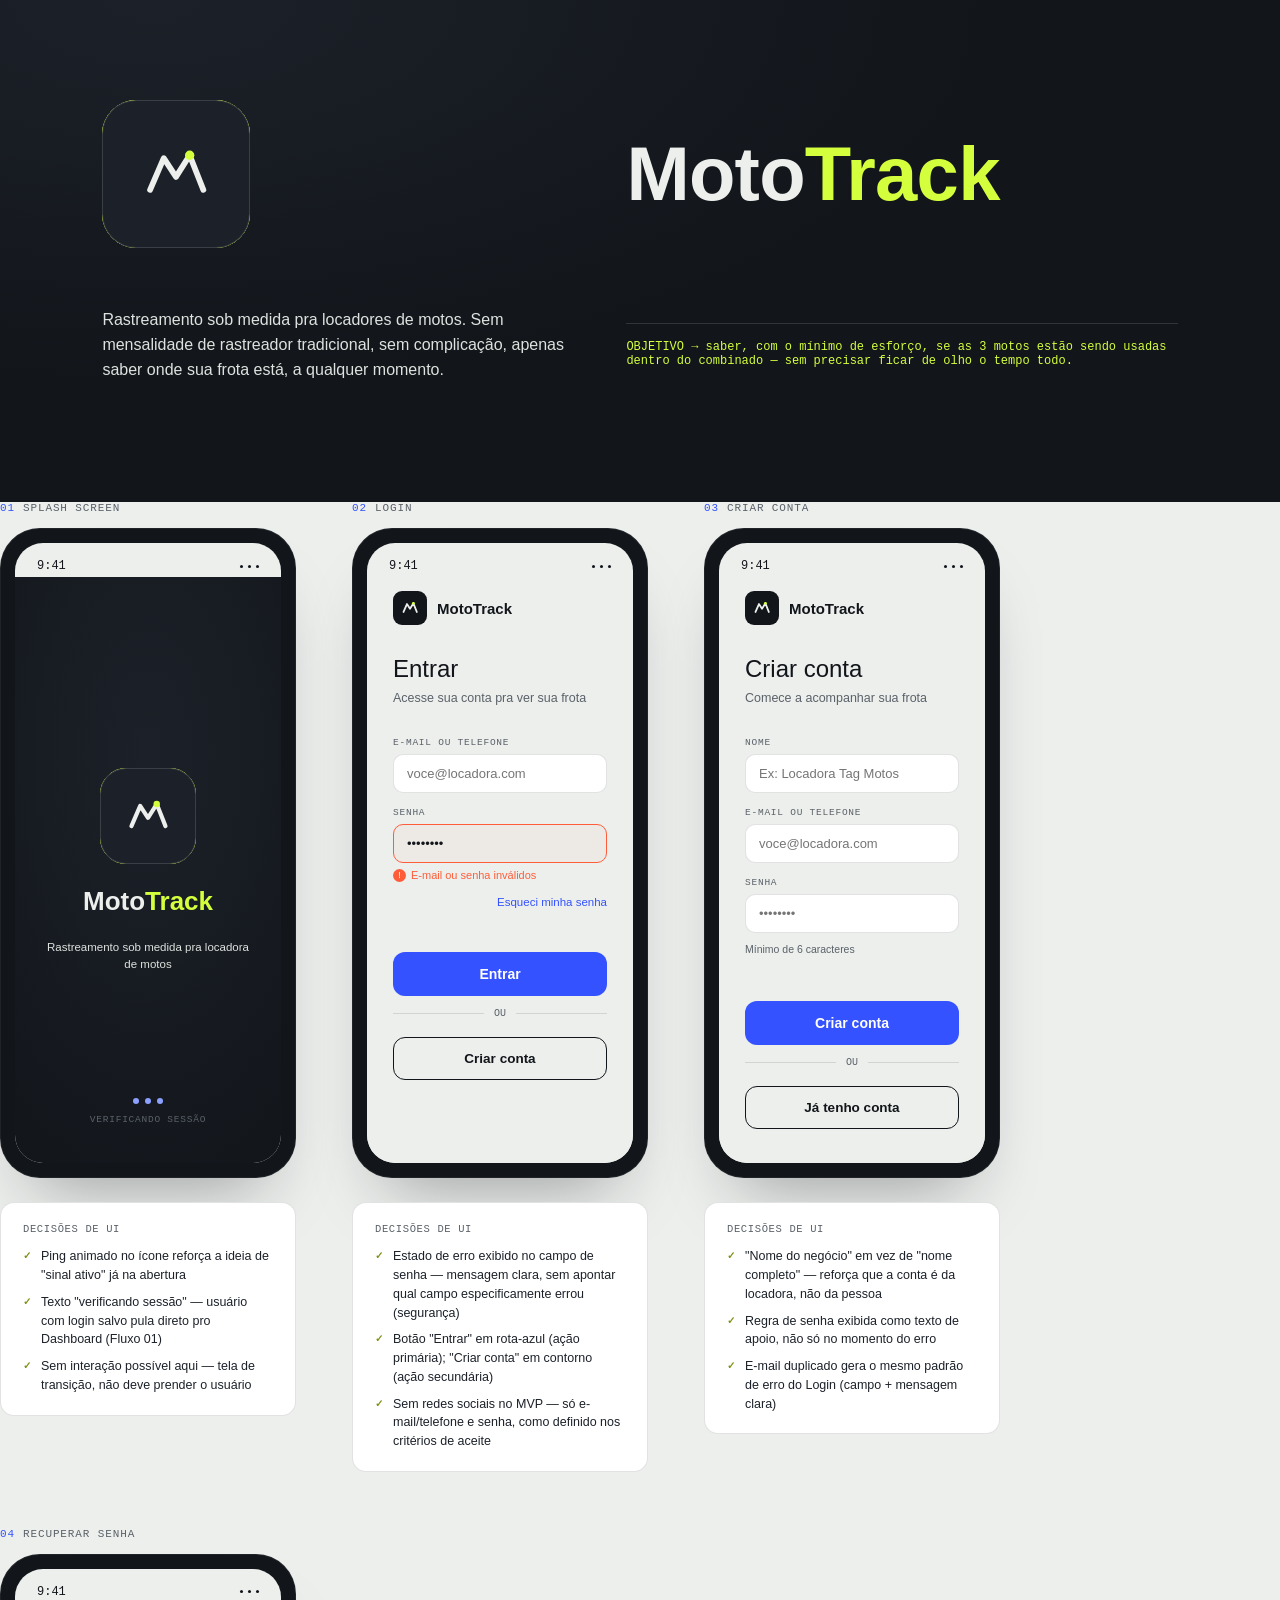
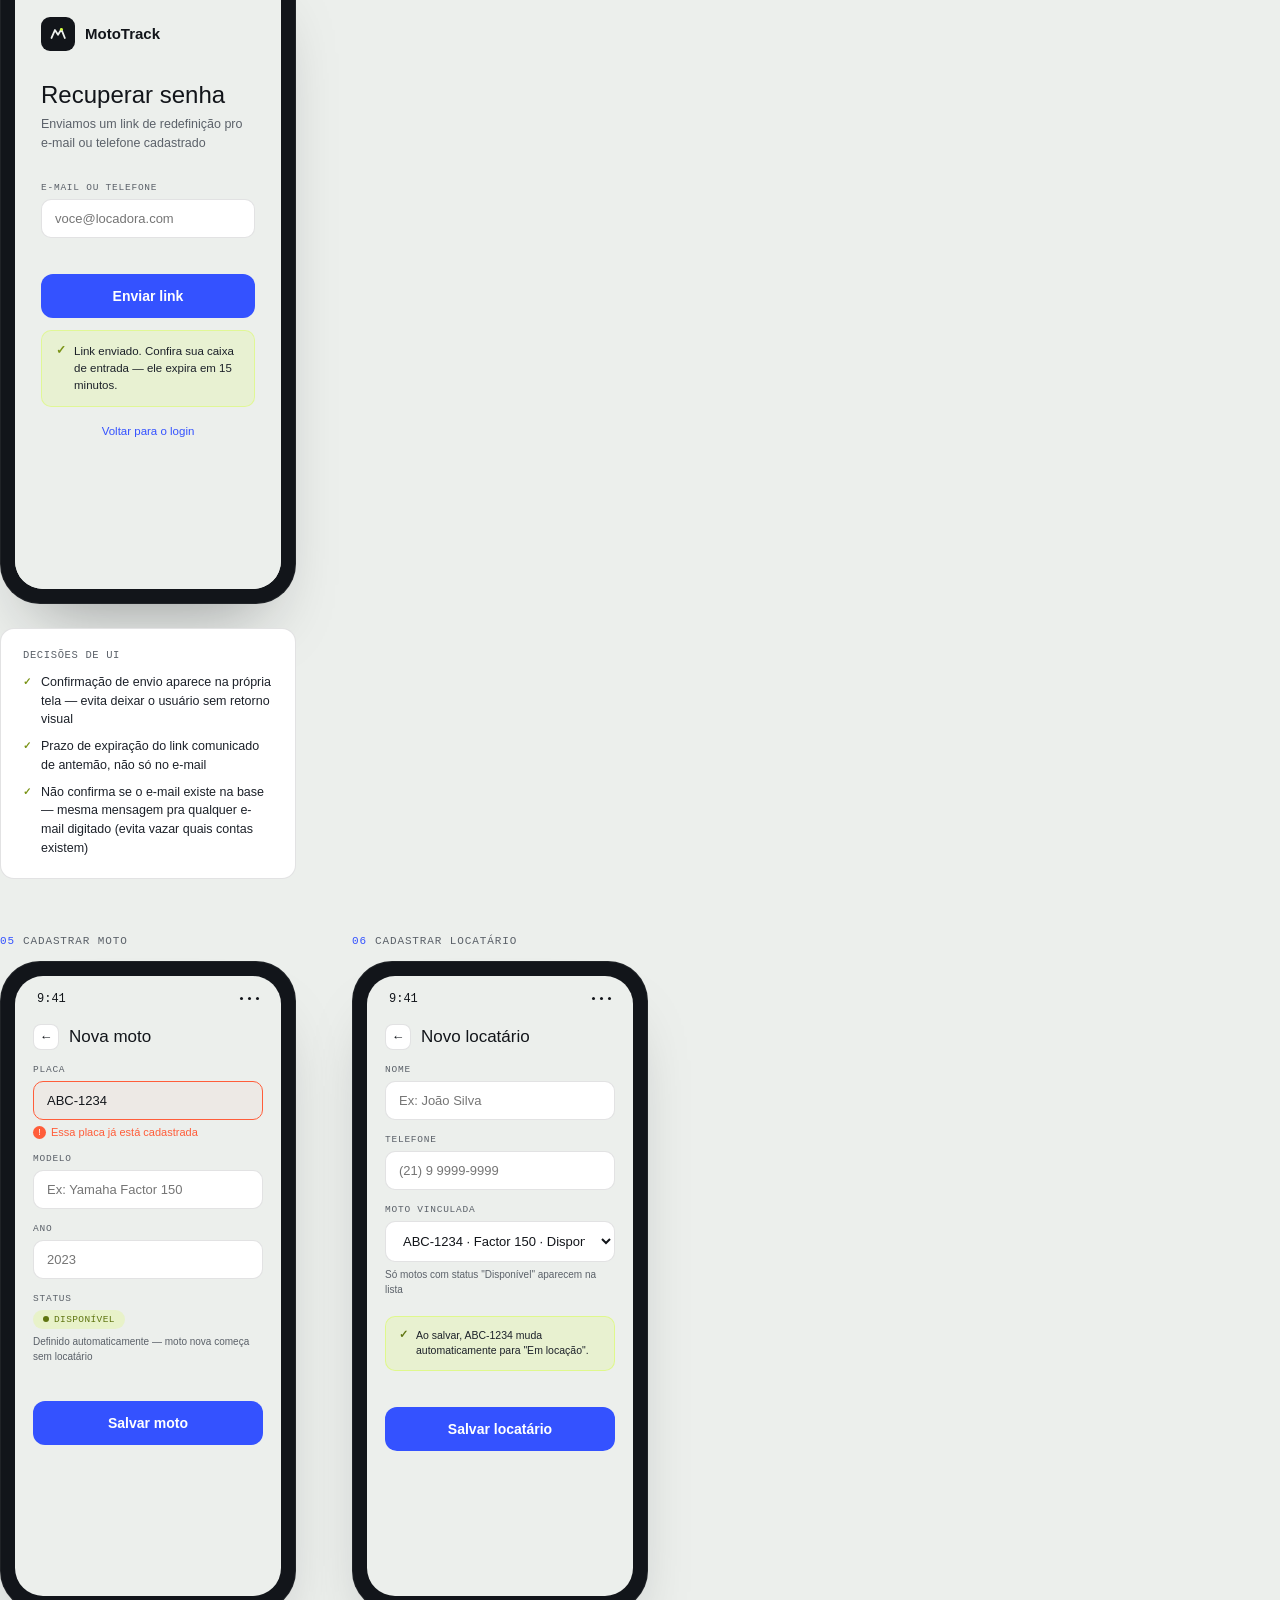
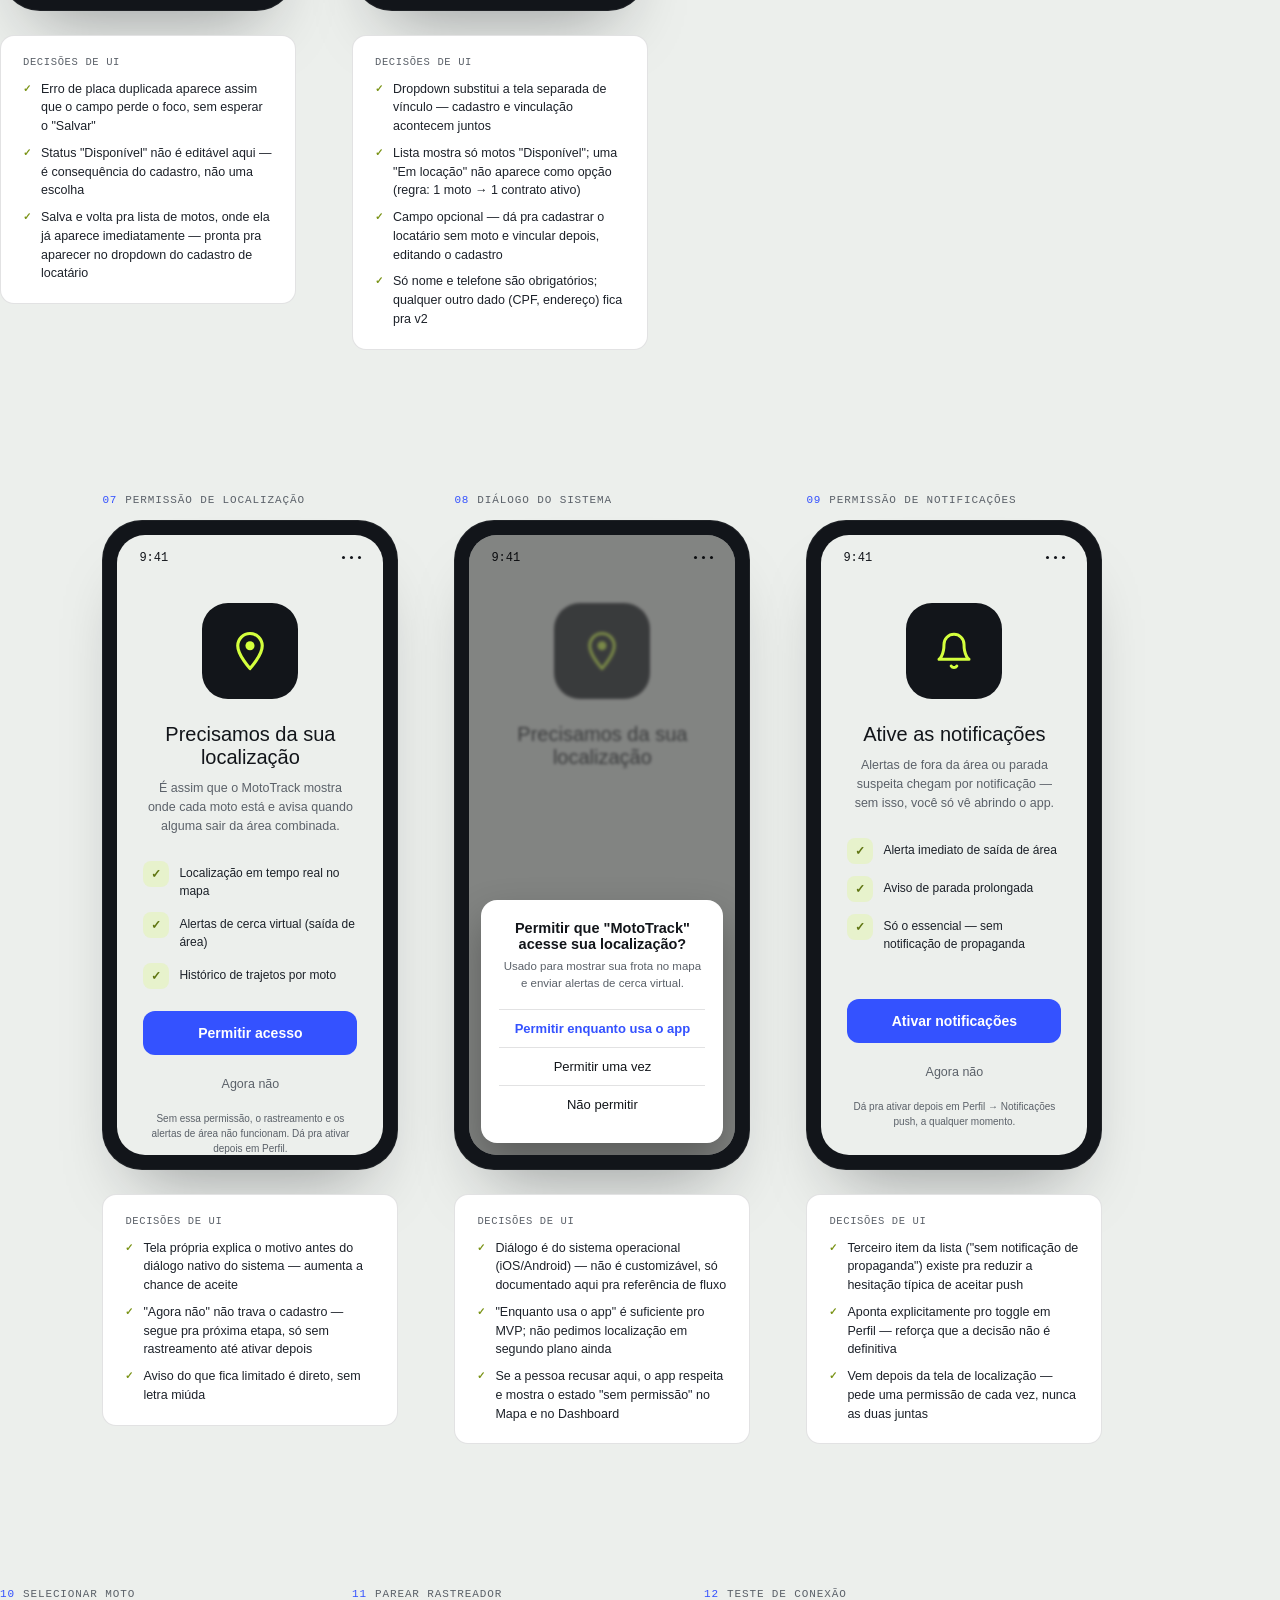
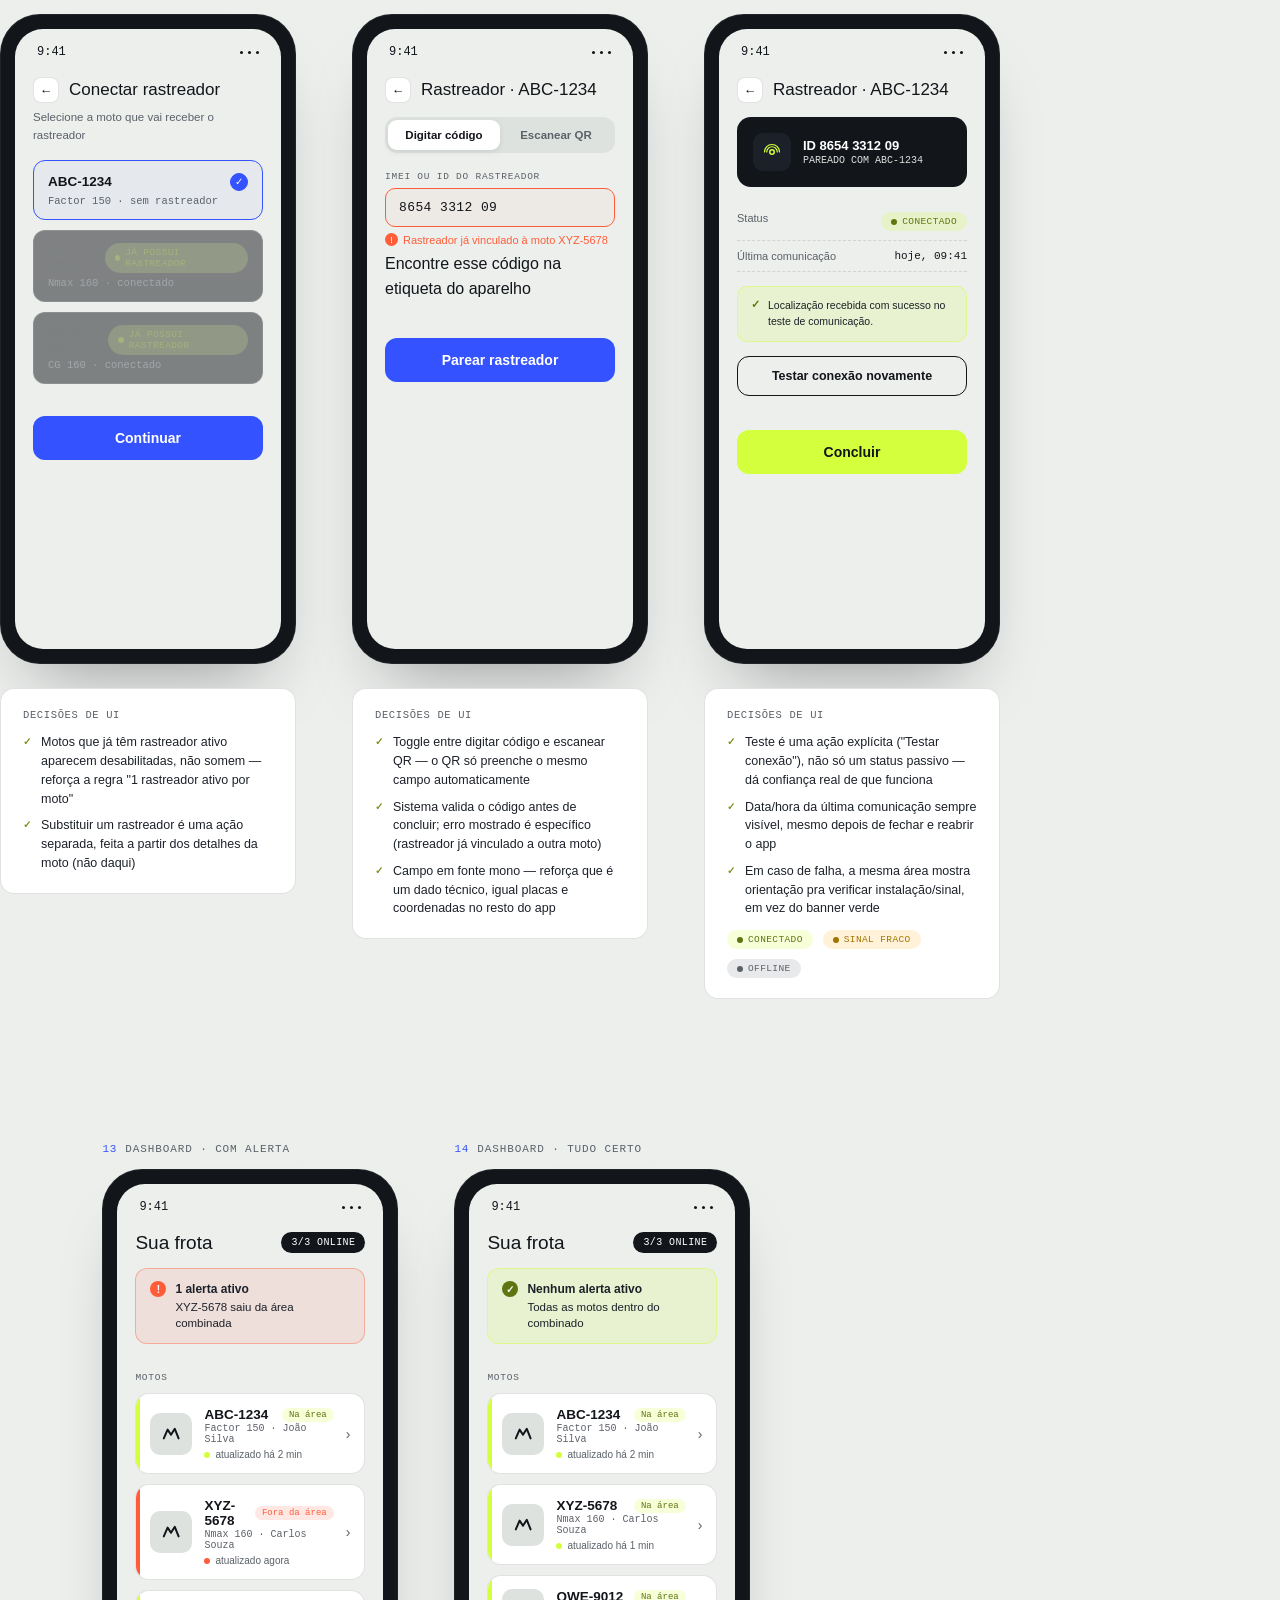
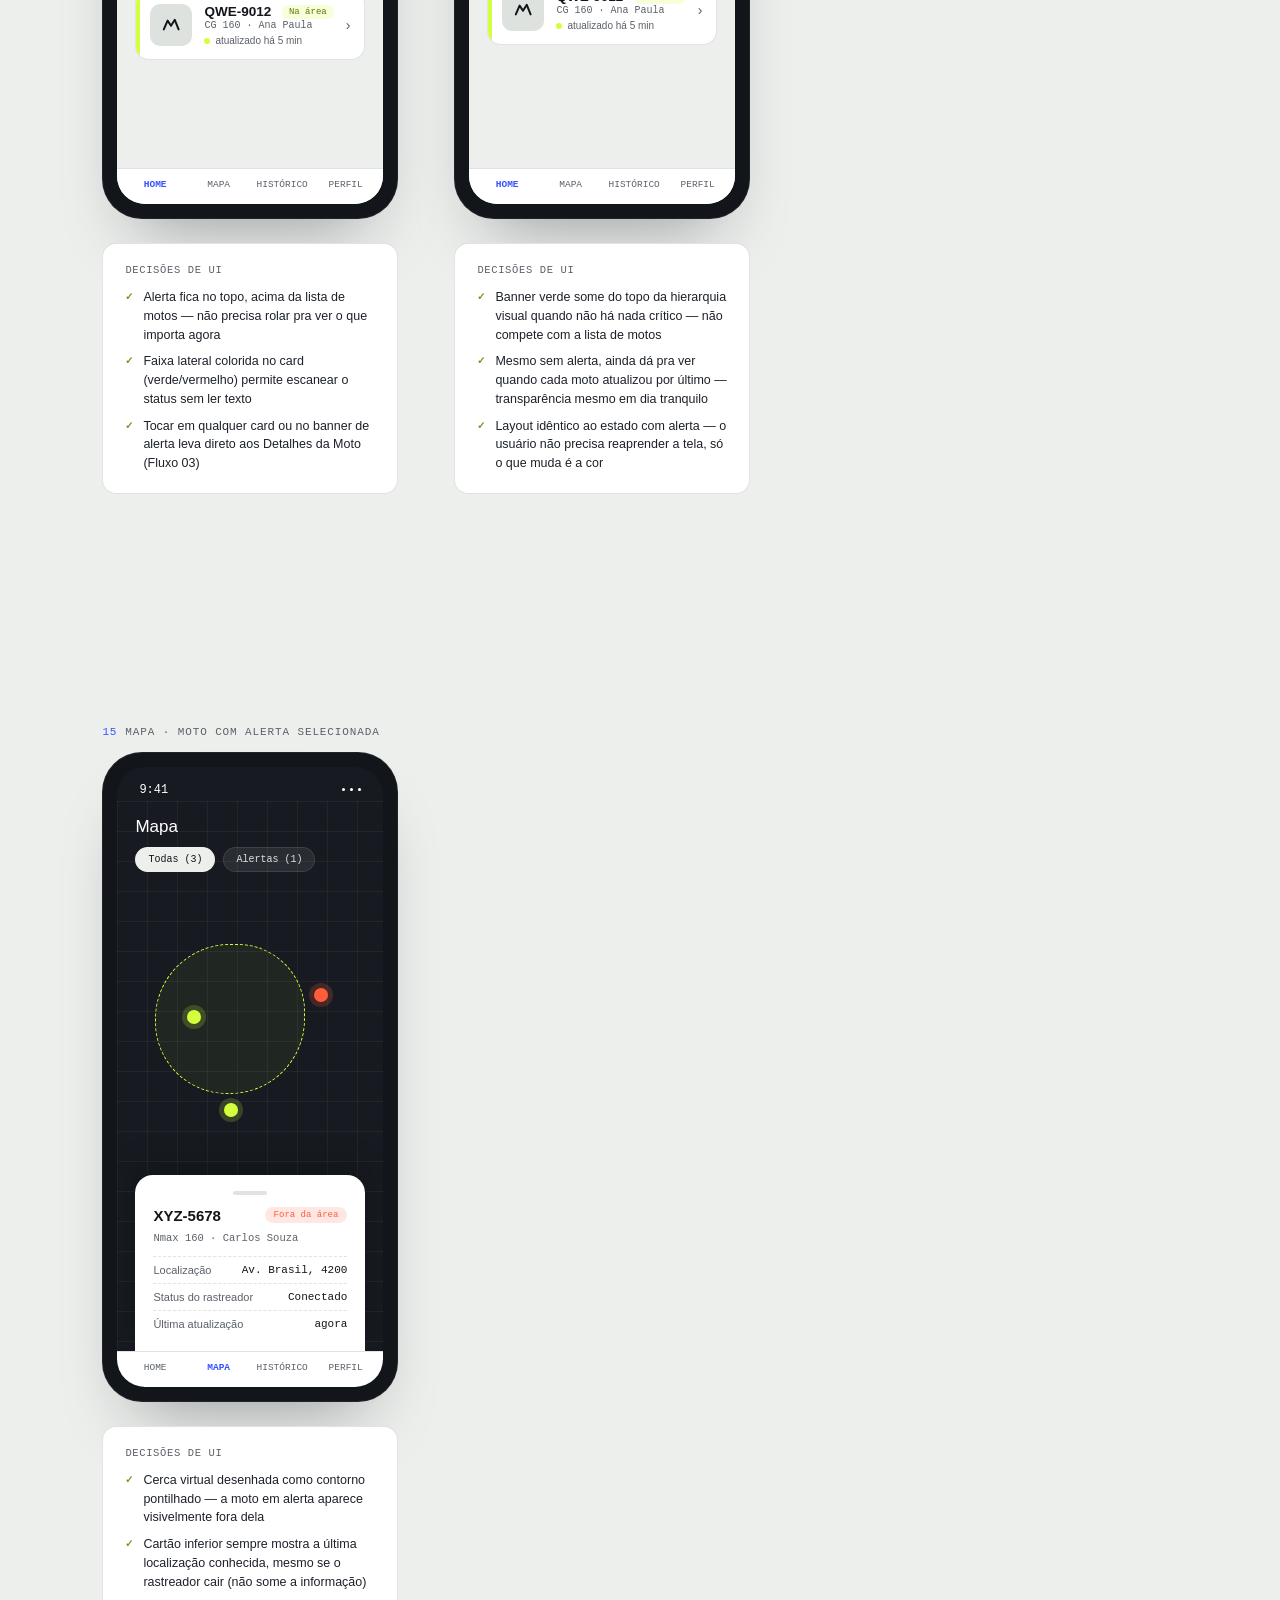
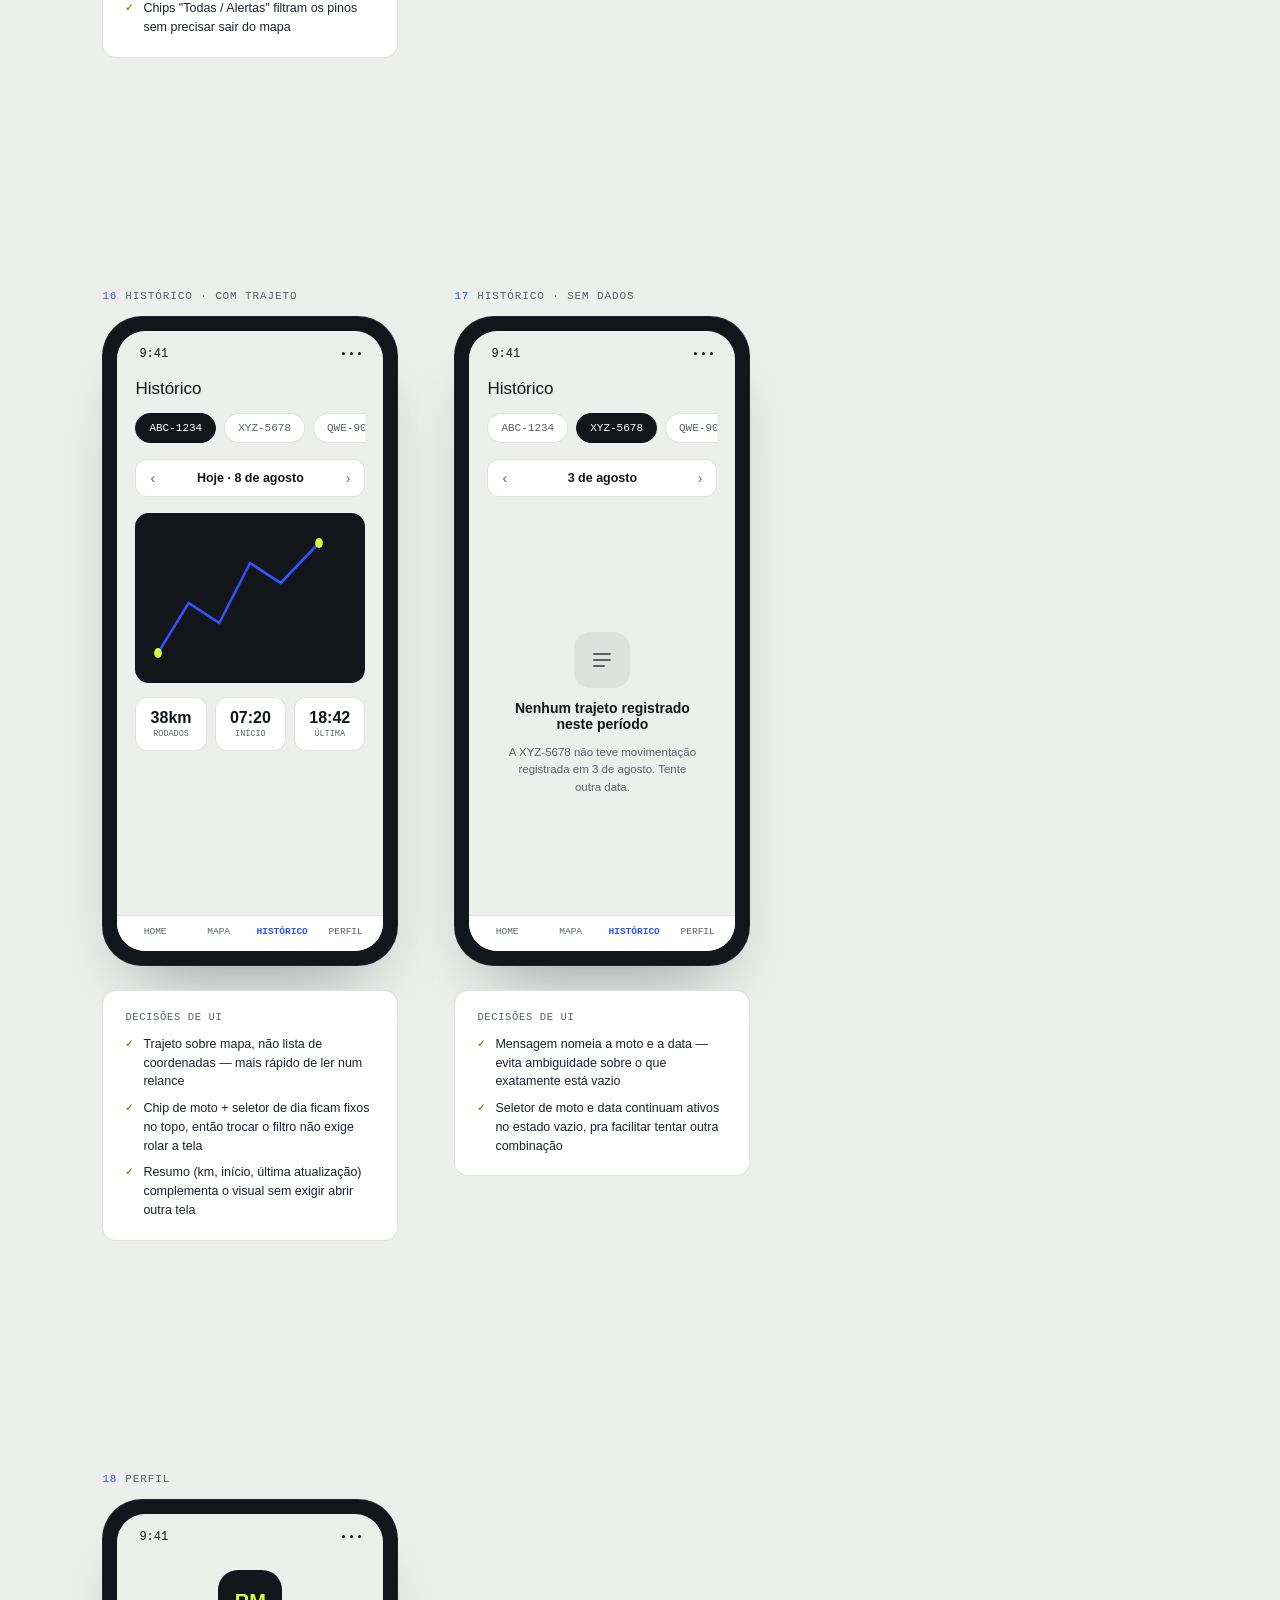
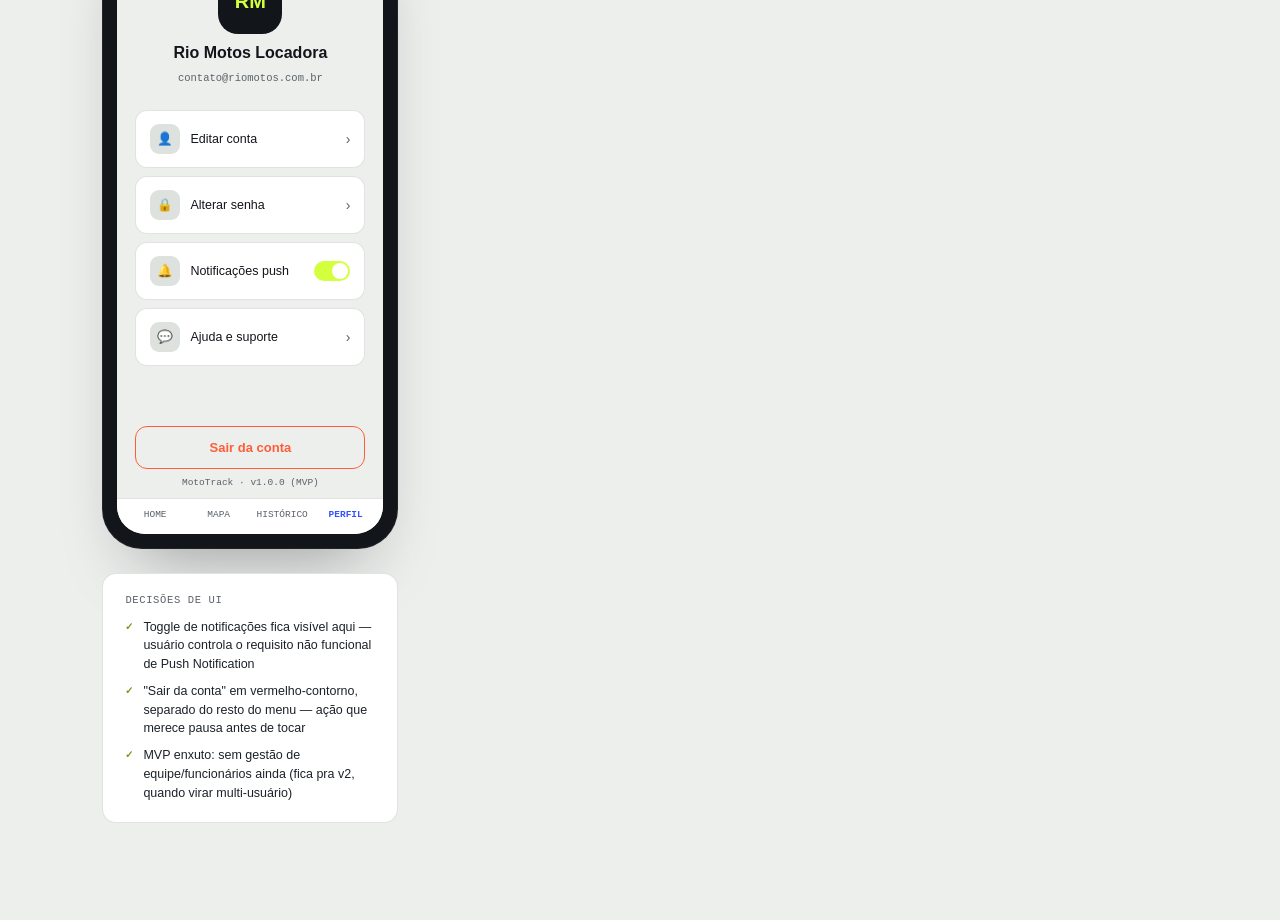
==== index.html @ 44cd6c2c "index" ====
<head><link rel="stylesheet" href="screen.css"></head>
<style>
  :root{
    --ink:#12151A; --ink-soft:#1C2129;
    --paper:#ECEFEC; --paper-dim:#DEE2DE;
    --route:#3452FF; --route-dim:#8CA0FF;   
    --signal:#D4FF3D; --rust:#FF5D3A; --asphalt:#5B6169;
    --line-on-dark: rgba(236,239,236,0.14);
    --line-on-light: rgba(18,21,26,0.12);
    --font-display:'Space Grotesk', sans-serif;
    --font-body:'Inter', sans-serif;
    --font-mono:'JetBrains Mono', monospace;
  }
  *{box-sizing:border-box; margin:0; padding:0;}
  html,body{background:var(--paper); color:var(--ink); font-family:var(--font-body); -webkit-font-smoothing:antialiased;}
  section{padding:72px 8vw;}
  .eyebrow{
    font-family:var(--font-mono); font-size:12px; letter-spacing:.14em; text-transform:uppercase;
    display:flex; align-items:center; gap:10px; margin-bottom:20px; opacity:.72;
  }
  .eyebrow::before{content:''; width:7px; height:7px; border-radius:50%; background:currentColor;}
  h1,h2,h3{font-family:var(--font-display); font-weight:700; letter-spacing:-.01em;}
  p{line-height:1.6;}

  .hero{
    background:radial-gradient(120% 140% at 12% 0%, var(--ink-soft) 0%, var(--ink) 55%);
    color:var(--paper); padding:84px 8vw 56px;
  }
  .hero .eyebrow{color:var(--signal);}
  h1.title{font-size:clamp(30px,4vw,46px); max-width:760px; line-height:1.1; margin-bottom:16px;}
  .hero-sub{color:var(--paper-dim); max-width:600px; font-size:15px;}

  /* ---------- SCREENS GRID ---------- */
  .screens{display:flex; gap:64px; flex-wrap:wrap; align-items:flex-start;}
  .screen-col{flex:0 0 auto; width:296px;}
  .screen-tag{
    font-family:var(--font-mono); font-size:11px; letter-spacing:.08em; text-transform:uppercase;
    color:var(--asphalt); margin-bottom:14px; display:flex; align-items:center; gap:8px;
  }
  .screen-tag .n{color:var(--route);}

  /* phone frame */
  .frame{
    width:296px; background:var(--ink); border-radius:40px; padding:14px;
    box-shadow:0 40px 70px -35px rgba(18,21,26,.4); border:1px solid rgba(255,255,255,.06);
  }
  .screen{
    background:var(--ink); border-radius:28px; overflow:hidden; position:relative;
    height:600px; display:flex; flex-direction:column;
  }
  .statusbar{
    display:flex; justify-content:space-between; align-items:center; padding:16px 22px 4px;
    font-family:var(--font-mono); font-size:12px; color:var(--paper); flex-shrink:0; z-index:2; position:relative;
  }
  .statusbar .icons{display:flex; gap:5px; align-items:center;}
  .sb-dot{width:3px; height:3px; border-radius:50%; background:var(--paper);}

  /* ---------- SPLASH ---------- */
  .splash-body{
    flex:1; display:flex; flex-direction:column; align-items:center; justify-content:center;
    background:radial-gradient(140% 120% at 50% 30%, #1C2129 0%, #12151A 70%);
    position:relative; gap:22px; padding:0 24px;
  }
  .splash-badge-wrap{position:relative; width:96px; height:96px;}
  .splash-ping{position:absolute; inset:0; border-radius:26px; border:1.4px solid var(--signal); animation:sping 2.4s cubic-bezier(.2,.7,.3,1) infinite;}
  .splash-ping.d2{animation-delay:1.2s;}
  @keyframes sping{0%{transform:scale(.86); opacity:.9;} 75%{transform:scale(1.55); opacity:0;} 100%{opacity:0;}}
  .splash-badge{
    position:relative; width:96px; height:96px; border-radius:26px; background:var(--ink-soft);
    border:1px solid var(--line-on-dark); display:flex; align-items:center; justify-content:center;
  }
  .splash-word{font-family:var(--font-display); font-weight:700; font-size:26px; color:var(--paper); text-align:center;}
  .splash-word b{color:var(--signal);}
  .splash-tag{font-size:11.5px; color:var(--paper-dim); text-align:center; max-width:210px; line-height:1.5;}
  .splash-loading{position:absolute; bottom:38px; display:flex; flex-direction:column; align-items:center; gap:10px;}
  .load-dots{display:flex; gap:6px;}
  .load-dot{width:6px; height:6px; border-radius:50%; background:var(--route-dim); animation:pulse 1.2s ease-in-out infinite;}
  .load-dot:nth-child(2){animation-delay:.15s;}
  .load-dot:nth-child(3){animation-delay:.3s;}
  @keyframes pulse{0%,80%,100%{opacity:.25;} 40%{opacity:1;}}
  .load-label{font-family:var(--font-mono); font-size:9.5px; letter-spacing:.08em; text-transform:uppercase; color:var(--asphalt);}

  /* ---------- LOGIN ---------- */
  .login-body{flex:1; background:var(--paper); display:flex; flex-direction:column; padding:8px 26px 26px;}
  .login-brand{display:flex; align-items:center; gap:10px; margin:6px 0 30px;}
  .login-mark{width:34px; height:34px; border-radius:9px; background:var(--ink); display:flex; align-items:center; justify-content:center; flex-shrink:0;}
  .login-brand-name{font-family:var(--font-display); font-weight:700; font-size:15px;}
  .login-h{font-size:24px; margin-bottom:6px;}
  .login-sub{font-size:12.5px; color:var(--asphalt); margin-bottom:28px;}

  .field{margin-bottom:16px;}
  .field label{
    font-family:var(--font-mono); font-size:9.5px; letter-spacing:.08em; text-transform:uppercase;
    color:var(--asphalt); display:block; margin-bottom:7px;
  }
  .field input{
    width:100%; padding:12px 14px; border-radius:10px; border:1.4px solid var(--line-on-light);
    background:#fff; font-family:var(--font-body); font-size:13.5px; color:var(--ink);
  }
  .field.err input{border-color:var(--rust); background:rgba(255,93,58,.04);}
  .field.err .err-msg{font-size:11px; color:var(--rust); margin-top:6px; display:flex; align-items:center; gap:5px;}
  .field.err .err-msg::before{content:'!'; width:13px; height:13px; border-radius:50%; background:var(--rust); color:#fff; font-size:9px; display:flex; align-items:center; justify-content:center; flex-shrink:0;}

  .forgot{font-size:11.5px; color:var(--route); text-align:right; margin-bottom:22px; display:block; font-weight:500;}
  .btn-primary{
    width:100%; padding:14px; border-radius:12px; background:var(--route); color:#fff;
    font-family:var(--font-body); font-weight:600; font-size:14px; text-align:center; margin-bottom:18px;
  }
  .divider{display:flex; align-items:center; gap:10px; margin-bottom:18px;}
  .divider span{font-family:var(--font-mono); font-size:10px; color:var(--asphalt);}
  .divider::before, .divider::after{content:''; flex:1; height:1px; background:var(--line-on-light);}
  .btn-secondary{
    width:100%; padding:13px; border-radius:12px; border:1.4px solid var(--ink); background:transparent;
    color:var(--ink); font-family:var(--font-body); font-weight:600; font-size:13.5px; text-align:center;
  }

  /* ---------- ANNOTATIONS ---------- */
  .annot{margin-top:24px; background:#fff; border:1px solid var(--line-on-light); border-radius:14px; padding:20px 22px;}
  .annot-title{font-family:var(--font-mono); font-size:10.5px; letter-spacing:.06em; text-transform:uppercase; color:var(--asphalt); margin-bottom:12px;}
  .annot ul{list-style:none; display:flex; flex-direction:column; gap:8px;}
  .annot li{font-size:12.5px; line-height:1.5; padding-left:18px; position:relative; color:var(--ink-soft);}
  .annot li::before{content:'✓'; position:absolute; left:0; top:1px; color:#7a9316; font-size:10px; font-weight:700;}

  footer{
    background:var(--ink); color:var(--asphalt); padding:32px 8vw; font-family:var(--font-mono); font-size:11.5px;
    display:flex; justify-content:space-between; flex-wrap:wrap; gap:10px; border-top:1px solid var(--line-on-dark); margin-top:40px;
  }

  @media(max-width:760px){
    section{padding:56px 6vw;}
    .screens{gap:44px;}
  }
</style>
 <style>
  :root{
    --ink:#12151A; --ink-soft:#1C2129;
    --paper:#ECEFEC; --paper-dim:#DEE2DE;
    --route:#3452FF; --route-dim:#8CA0FF;
    --signal:#D4FF3D; --rust:#FF5D3A; --asphalt:#5B6169;
    --line-on-dark: rgba(236,239,236,0.14);
    --line-on-light: rgba(18,21,26,0.12);
    --font-display:'Space Grotesk', sans-serif;
    --font-body:'Inter', sans-serif;
    --font-mono:'JetBrains Mono', monospace;
  }
  *{box-sizing:border-box; margin:0; padding:0;}
  html,body{background:var(--paper); color:var(--ink); font-family:var(--font-body); -webkit-font-smoothing:antialiased;}
  section{padding:72px 8vw;}
  .eyebrow{
    font-family:var(--font-mono); font-size:12px; letter-spacing:.14em; text-transform:uppercase;
    display:flex; align-items:center; gap:10px; margin-bottom:20px; opacity:.72;
  }
  .eyebrow::before{content:''; width:7px; height:7px; border-radius:50%; background:currentColor;}
  h1,h2,h3{font-family:var(--font-display); font-weight:700; letter-spacing:-.01em;}
  p{line-height:1.6;}

  .hero{
    background:radial-gradient(120% 140% at 12% 0%, var(--ink-soft) 0%, var(--ink) 55%);
    color:var(--paper); padding:84px 8vw 56px;
  }
  .hero .eyebrow{color:var(--signal);}
  h1.title{font-size:clamp(30px,4vw,46px); max-width:760px; line-height:1.1; margin-bottom:16px;}
  .hero-sub{color:var(--paper-dim); max-width:600px; font-size:15px;}

  .screens{display:flex; gap:56px; flex-wrap:wrap; align-items:flex-start;}
  .screen-col{flex:0 0 auto; width:296px;}
  .screen-tag{
    font-family:var(--font-mono); font-size:11px; letter-spacing:.08em; text-transform:uppercase;
    color:var(--asphalt); margin-bottom:14px; display:flex; align-items:center; gap:8px;
  }
  .screen-tag .n{color:var(--route);}

  .frame{
    width:296px; background:var(--ink); border-radius:40px; padding:14px;
    box-shadow:0 40px 70px -35px rgba(18,21,26,.4); border:1px solid rgba(255,255,255,.06);
  }
  .screen{
    background:var(--paper); border-radius:28px; overflow:hidden; position:relative;
    height:600px; display:flex; flex-direction:column;
  }
  .statusbar{
    display:flex; justify-content:space-between; align-items:center; padding:16px 22px 4px;
    font-family:var(--font-mono); font-size:12px; color:var(--ink); flex-shrink:0; z-index:2; position:relative;
  }
  .statusbar .icons{display:flex; gap:5px; align-items:center;}
  .sb-dot{width:3px; height:3px; border-radius:50%; background:var(--ink);}

  .scr-body{flex:1; padding:6px 20px 20px; display:flex; flex-direction:column; overflow-y:auto;}
  .scr-topbar{display:flex; align-items:center; gap:10px; margin-bottom:18px;}
  .back-arrow{width:26px; height:26px; border-radius:8px; background:#fff; border:1px solid var(--line-on-light); display:flex; align-items:center; justify-content:center; font-size:13px; flex-shrink:0;}
  .scr-title{font-size:17px;}

  .field{margin-bottom:14px;}
  .field label{
    font-family:var(--font-mono); font-size:9.5px; letter-spacing:.08em; text-transform:uppercase;
    color:var(--asphalt); display:block; margin-bottom:6px;
  }
  .field input, .field select{
    width:100%; padding:11px 13px; border-radius:10px; border:1.4px solid var(--line-on-light);
    background:#fff; font-family:var(--font-body); font-size:13px; color:var(--ink);
  }
  .field.err input{border-color:var(--rust); background:rgba(255,93,58,.04);}
  .field .err-msg{font-size:10.5px; color:var(--rust); margin-top:5px; display:flex; align-items:center; gap:5px;}
  .field .err-msg::before{content:'!'; width:12px; height:12px; border-radius:50%; background:var(--rust); color:#fff; font-size:8px; display:flex; align-items:center; justify-content:center; flex-shrink:0;}
  .field .help{font-size:10px; color:var(--asphalt); margin-top:5px;}

  .status-pill{
    font-family:var(--font-mono); font-size:9.5px; letter-spacing:.04em; text-transform:uppercase;
    padding:4px 10px; border-radius:20px; display:inline-flex; align-items:center; gap:5px;
  }
  .status-pill.ok{background:rgba(212,255,61,.2); color:#5f7511;}
  .status-pill.busy{background:rgba(52,82,255,.12); color:var(--route);}
  .status-pill.off{background:rgba(91,97,105,.14); color:var(--asphalt);}
  .status-pill::before{content:''; width:6px; height:6px; border-radius:50%; background:currentColor;}

  .btn-primary{
    width:100%; padding:13px; border-radius:12px; background:var(--route); color:#fff;
    font-family:var(--font-body); font-weight:600; font-size:13.5px; text-align:center; margin-top:auto;
  }
  .btn-primary.signal{background:var(--signal); color:var(--ink);}
  .btn-primary[disabled-look]{opacity:.4;}

  .card{background:#fff; border:1.4px solid var(--line-on-light); border-radius:12px; padding:12px 14px; margin-bottom:10px;}
  .card.selected{border-color:var(--route); background:rgba(52,82,255,.04);}
  .card.disabled{opacity:.5;}
  .card-top{display:flex; justify-content:space-between; align-items:center; margin-bottom:4px;}
  .card-name{font-family:var(--font-display); font-weight:700; font-size:13.5px;}
  .card-sub{font-family:var(--font-mono); font-size:10.5px; color:var(--asphalt);}
  .card-check{width:18px; height:18px; border-radius:50%; border:1.6px solid var(--line-on-light); flex-shrink:0;}
  .card.selected .card-check{background:var(--route); border-color:var(--route); position:relative;}
  .card.selected .card-check::after{content:'✓'; color:#fff; font-size:10px; position:absolute; inset:0; display:flex; align-items:center; justify-content:center;}

  .section-label{font-family:var(--font-mono); font-size:9.5px; letter-spacing:.08em; text-transform:uppercase; color:var(--asphalt); margin:14px 0 8px;}
  .section-label:first-child{margin-top:0;}

  .confirm-banner{
    background:rgba(212,255,61,.16); border:1px solid rgba(212,255,61,.45); border-radius:10px;
    padding:11px 13px; margin-top:12px; display:flex; gap:8px; align-items:flex-start;
  }
  .confirm-banner .chk{color:#5f7511; font-size:11px; font-weight:700; flex-shrink:0;}
  .confirm-banner span.txt{font-size:10.5px; color:var(--ink-soft); line-height:1.5;}

  .annot{margin-top:24px; background:#fff; border:1px solid var(--line-on-light); border-radius:14px; padding:20px 22px;}
  .annot-title{font-family:var(--font-mono); font-size:10.5px; letter-spacing:.06em; text-transform:uppercase; color:var(--asphalt); margin-bottom:12px;}
  .annot ul{list-style:none; display:flex; flex-direction:column; gap:8px;}
  .annot li{font-size:12.5px; line-height:1.5; padding-left:18px; position:relative; color:var(--ink-soft);}
  .annot li::before{content:'✓'; position:absolute; left:0; top:1px; color:#7a9316; font-size:10px; font-weight:700;}

  footer{
    background:var(--ink); color:var(--asphalt); padding:32px 8vw; font-family:var(--font-mono); font-size:11.5px;
    display:flex; justify-content:space-between; flex-wrap:wrap; gap:10px; border-top:1px solid var(--line-on-dark); margin-top:40px;
  }

  @media(max-width:760px){
    section{padding:56px 6vw;}
    .screens{gap:44px;}
  }
</style>
 <style>
  :root{
    --ink:#12151A; --ink-soft:#1C2129;
    --paper:#ECEFEC; --paper-dim:#DEE2DE;
    --route:#3452FF; --route-dim:#8CA0FF;
    --signal:#D4FF3D; --rust:#FF5D3A; --asphalt:#5B6169;
    --line-on-dark: rgba(236,239,236,0.14);
    --line-on-light: rgba(18,21,26,0.12);
    --font-display:'Space Grotesk', sans-serif;
    --font-body:'Inter', sans-serif;
    --font-mono:'JetBrains Mono', monospace;
  }
  *{box-sizing:border-box; margin:0; padding:0;}
  html,body{background:var(--paper); color:var(--ink); font-family:var(--font-body); -webkit-font-smoothing:antialiased;}
  section{padding:72px 8vw;}
  .eyebrow{
    font-family:var(--font-mono); font-size:12px; letter-spacing:.14em; text-transform:uppercase;
    display:flex; align-items:center; gap:10px; margin-bottom:20px; opacity:.72;
  }
  .eyebrow::before{content:''; width:7px; height:7px; border-radius:50%; background:currentColor;}
  h1,h2,h3{font-family:var(--font-display); font-weight:700; letter-spacing:-.01em;}
  p{line-height:1.6;}

  .hero{
    background:radial-gradient(120% 140% at 12% 0%, var(--ink-soft) 0%, var(--ink) 55%);
    color:var(--paper); padding:84px 8vw 56px;
  }
  .hero .eyebrow{color:var(--signal);}
  h1.title{font-size:clamp(30px,4vw,46px); max-width:780px; line-height:1.1; margin-bottom:16px;}
  .hero-sub{color:var(--paper-dim); max-width:620px; font-size:15px;}

  .screens{display:flex; gap:56px; flex-wrap:wrap; align-items:flex-start;}
  .screen-col{flex:0 0 auto; width:296px;}
  .screen-tag{
    font-family:var(--font-mono); font-size:11px; letter-spacing:.08em; text-transform:uppercase;
    color:var(--asphalt); margin-bottom:14px; display:flex; align-items:center; gap:8px;
  }
  .screen-tag .n{color:var(--route);}

  .frame{
    width:296px; background:var(--ink); border-radius:40px; padding:14px;
    box-shadow:0 40px 70px -35px rgba(18,21,26,.4); border:1px solid rgba(255,255,255,.06);
  }
  .screen{
    background:var(--paper); border-radius:28px; overflow:hidden; position:relative;
    height:600px; display:flex; flex-direction:column;
  }
  .statusbar{
    display:flex; justify-content:space-between; align-items:center; padding:16px 22px 4px;
    font-family:var(--font-mono); font-size:12px; color:var(--ink); flex-shrink:0; z-index:2; position:relative;
  }
  .statusbar .icons{display:flex; gap:5px; align-items:center;}
  .sb-dot{width:3px; height:3px; border-radius:50%; background:var(--ink);}

  .scr-body{flex:1; padding:6px 20px 20px; display:flex; flex-direction:column; overflow-y:auto;}
  .scr-topbar{display:flex; align-items:center; gap:10px; margin-bottom:16px;}
  .back-arrow{width:26px; height:26px; border-radius:8px; background:#fff; border:1px solid var(--line-on-light); display:flex; align-items:center; justify-content:center; font-size:13px; flex-shrink:0;}
  .scr-title{font-size:16.5px;}
  .scr-sub{font-size:11.5px; color:var(--asphalt); margin:-8px 0 16px; line-height:1.5;}

  .field{margin-bottom:14px;}
  .field label{
    font-family:var(--font-mono); font-size:9.5px; letter-spacing:.08em; text-transform:uppercase;
    color:var(--asphalt); display:block; margin-bottom:6px;
  }
  .field input, .field select{
    width:100%; padding:11px 13px; border-radius:10px; border:1.4px solid var(--line-on-light);
    background:#fff; font-family:var(--font-body); font-size:13px; color:var(--ink);
  }
  .field input.mono{font-family:var(--font-mono); letter-spacing:.03em;}
  .field.err input{border-color:var(--rust); background:rgba(255,93,58,.04);}
  .field .err-msg{font-size:10.5px; color:var(--rust); margin-top:5px; display:flex; align-items:center; gap:5px;}
  .field .err-msg::before{content:'!'; width:12px; height:12px; border-radius:50%; background:var(--rust); color:#fff; font-size:8px; display:flex; align-items:center; justify-content:center; flex-shrink:0;}
  .field .help{font-size:10px; color:var(--asphalt); margin-top:5px;}

  .status-pill{
    font-family:var(--font-mono); font-size:9.5px; letter-spacing:.04em; text-transform:uppercase;
    padding:4px 10px; border-radius:20px; display:inline-flex; align-items:center; gap:5px;
  }
  .status-pill.ok{background:rgba(212,255,61,.2); color:#5f7511;}
  .status-pill.warn{background:rgba(255,190,60,.2); color:#a17400;}
  .status-pill.off{background:rgba(91,97,105,.14); color:var(--asphalt);}
  .status-pill::before{content:''; width:6px; height:6px; border-radius:50%; background:currentColor;}

  .btn-primary{
    width:100%; padding:13px; border-radius:12px; background:var(--route); color:#fff;
    font-family:var(--font-body); font-weight:600; font-size:13.5px; text-align:center; margin-top:auto;
  }
  .btn-primary.signal{background:var(--signal); color:var(--ink);}
  .btn-secondary-sm{
    width:100%; padding:12px; border-radius:12px; border:1.4px solid var(--ink); background:transparent;
    color:var(--ink); font-family:var(--font-body); font-weight:600; font-size:12.5px; text-align:center; margin-bottom:12px;
  }

  .card{background:#fff; border:1.4px solid var(--line-on-light); border-radius:12px; padding:12px 14px; margin-bottom:10px;}
  .card.selected{border-color:var(--route); background:rgba(52,82,255,.04);}
  .card.disabled{opacity:.5;}
  .card-top{display:flex; justify-content:space-between; align-items:center; margin-bottom:4px;}
  .card-name{font-family:var(--font-display); font-weight:700; font-size:13.5px;}
  .card-sub{font-family:var(--font-mono); font-size:10.5px; color:var(--asphalt);}
  .card-check{width:18px; height:18px; border-radius:50%; border:1.6px solid var(--line-on-light); flex-shrink:0;}
  .card.selected .card-check{background:var(--route); border-color:var(--route); position:relative;}
  .card.selected .card-check::after{content:'✓'; color:#fff; font-size:10px; position:absolute; inset:0; display:flex; align-items:center; justify-content:center;}

  .tabs{display:flex; background:var(--paper-dim); border-radius:12px; padding:3px; margin-bottom:18px;}
  .tab{flex:1; text-align:center; padding:9px; border-radius:9px; font-size:11.5px; font-weight:600; font-family:var(--font-body);}
  .tab.active{background:#fff; color:var(--ink); box-shadow:0 2px 6px rgba(18,21,26,.08);}
  .tab.inactive{color:var(--asphalt);}

  .confirm-banner{
    background:rgba(212,255,61,.16); border:1px solid rgba(212,255,61,.45); border-radius:10px;
    padding:11px 13px; margin-top:4px; margin-bottom:14px; display:flex; gap:8px; align-items:flex-start;
  }
  .confirm-banner.warn{background:rgba(255,93,58,.1); border-color:rgba(255,93,58,.4);}
  .confirm-banner .chk{color:#5f7511; font-size:11px; font-weight:700; flex-shrink:0;}
  .confirm-banner.warn .chk{color:var(--rust);}
  .confirm-banner span.txt{font-size:10.5px; color:var(--ink-soft); line-height:1.5;}

  .device-card{
    background:var(--ink); border-radius:14px; padding:16px; margin-bottom:16px; display:flex; align-items:center; gap:12px;
  }
  .device-icon{width:38px; height:38px; border-radius:10px; background:var(--ink-soft); display:flex; align-items:center; justify-content:center; flex-shrink:0;}
  .device-info .dname{color:#fff; font-family:var(--font-display); font-weight:700; font-size:13px;}
  .device-info .dmeta{color:var(--paper-dim); font-family:var(--font-mono); font-size:10px; margin-top:2px;}

  .meta-row{display:flex; justify-content:space-between; font-size:11px; padding:9px 0; border-bottom:1px dashed var(--line-on-light);}
  .meta-row .k{color:var(--asphalt);}
  .meta-row .v{font-family:var(--font-mono); color:var(--ink); font-weight:500;}

  .annot{margin-top:24px; background:#fff; border:1px solid var(--line-on-light); border-radius:14px; padding:20px 22px;}
  .annot-title{font-family:var(--font-mono); font-size:10.5px; letter-spacing:.06em; text-transform:uppercase; color:var(--asphalt); margin-bottom:12px;}
  .annot ul{list-style:none; display:flex; flex-direction:column; gap:8px;}
  .annot li{font-size:12.5px; line-height:1.5; padding-left:18px; position:relative; color:var(--ink-soft);}
  .annot li::before{content:'✓'; position:absolute; left:0; top:1px; color:#7a9316; font-size:10px; font-weight:700;}

  .status-legend{display:flex; gap:10px; flex-wrap:wrap; margin-top:12px;}

  footer{
    background:var(--ink); color:var(--asphalt); padding:32px 8vw; font-family:var(--font-mono); font-size:11.5px;
    display:flex; justify-content:space-between; flex-wrap:wrap; gap:10px; border-top:1px solid var(--line-on-dark); margin-top:40px;
  }

  @media(max-width:760px){
    section{padding:56px 6vw;}
    .screens{gap:44px;}
  }
</style>
<style>
  :root{
    --ink:#12151A; --ink-soft:#1C2129;
    --paper:#ECEFEC; --paper-dim:#DEE2DE;
    --route:#3452FF; --route-dim:#8CA0FF;
    --signal:#D4FF3D; --rust:#FF5D3A; --asphalt:#5B6169;
    --line-on-dark: rgba(236,239,236,0.14);
    --line-on-light: rgba(18,21,26,0.12);
    --font-display:'Space Grotesk', sans-serif;
    --font-body:'Inter', sans-serif;
    --font-mono:'JetBrains Mono', monospace;
  }
  *{box-sizing:border-box; margin:0; padding:0;}
  html,body{background:var(--paper); color:var(--ink); font-family:var(--font-body); -webkit-font-smoothing:antialiased;}
  section{padding:72px 8vw;}
  .eyebrow{
    font-family:var(--font-mono); font-size:12px; letter-spacing:.14em; text-transform:uppercase;
    display:flex; align-items:center; gap:10px; margin-bottom:20px; opacity:.72;
  }
  .eyebrow::before{content:''; width:7px; height:7px; border-radius:50%; background:currentColor;}
  h1,h2,h3{font-family:var(--font-display); font-weight:700; letter-spacing:-.01em;}
  p{line-height:1.6;}

  .hero{
    background:radial-gradient(120% 140% at 12% 0%, var(--ink-soft) 0%, var(--ink) 55%);
    color:var(--paper); padding:84px 8vw 56px;
  }
  .hero .eyebrow{color:var(--signal);}
  h1.title{font-size:clamp(30px,4vw,46px); max-width:780px; line-height:1.1; margin-bottom:16px;}
  .hero-sub{color:var(--paper-dim); max-width:620px; font-size:15px;}

  .screens{display:flex; gap:56px; flex-wrap:wrap; align-items:flex-start;}
  .screen-col{flex:0 0 auto; width:296px;}
  .screen-tag{
    font-family:var(--font-mono); font-size:11px; letter-spacing:.08em; text-transform:uppercase;
    color:var(--asphalt); margin-bottom:14px; display:flex; align-items:center; gap:8px;
  }
  .screen-tag .n{color:var(--route);}

  .frame{
    width:296px; background:var(--ink); border-radius:40px; padding:14px;
    box-shadow:0 40px 70px -35px rgba(18,21,26,.4); border:1px solid rgba(255,255,255,.06);
  }
  .screen{
    background:var(--paper); border-radius:28px; overflow:hidden; position:relative;
    height:620px; display:flex; flex-direction:column;
  }
  .statusbar{
    display:flex; justify-content:space-between; align-items:center; padding:16px 22px 4px;
    font-family:var(--font-mono); font-size:12px; color:var(--ink); flex-shrink:0; z-index:2; position:relative;
  }
  .statusbar .icons{display:flex; gap:5px; align-items:center;}
  .sb-dot{width:3px; height:3px; border-radius:50%; background:var(--ink);}

  .scr-body{flex:1; padding:14px 18px 0; display:flex; flex-direction:column; overflow-y:auto;}
  .dash-head{display:flex; justify-content:space-between; align-items:flex-start; margin-bottom:14px;}
  .dash-title{font-size:19px;}
  .fleet-pill{
    font-family:var(--font-mono); font-size:10px; letter-spacing:.04em; background:var(--ink); color:#fff;
    padding:5px 10px; border-radius:20px; white-space:nowrap;
  }

  .alert-banner{
    border-radius:12px; padding:12px 14px; margin-bottom:14px; display:flex; gap:9px; align-items:flex-start;
    background:rgba(255,93,58,.1); border:1px solid rgba(255,93,58,.4);
  }
  .alert-banner.ok{background:rgba(212,255,61,.16); border-color:rgba(212,255,61,.45);}
  .alert-banner .ico{width:16px; height:16px; border-radius:50%; flex-shrink:0; display:flex; align-items:center; justify-content:center; font-size:10px; font-weight:700; color:#fff; background:var(--rust);}
  .alert-banner.ok .ico{background:#5f7511; color:#fff;}
  .alert-banner .txt{font-size:11.5px; color:var(--ink-soft); line-height:1.4;}
  .alert-banner .txt b{display:block; font-size:12px; margin-bottom:1px;}

  .section-label{font-family:var(--font-mono); font-size:9.5px; letter-spacing:.08em; text-transform:uppercase; color:var(--asphalt); margin-bottom:10px;}

  .moto-card{
    background:#fff; border:1.4px solid var(--line-on-light); border-radius:14px; padding:13px 14px; margin-bottom:10px;
    display:flex; align-items:center; gap:12px; position:relative; overflow:hidden;
  }
  .moto-card::before{content:''; position:absolute; left:0; top:0; bottom:0; width:4px; background:var(--signal);}
  .moto-card.alert::before{background:var(--rust);}
  .moto-thumb{
    width:42px; height:42px; border-radius:10px; background:var(--paper-dim); flex-shrink:0;
    display:flex; align-items:center; justify-content:center;
  }
  .moto-info{flex:1; min-width:0;}
  .moto-top{display:flex; justify-content:space-between; align-items:center; gap:6px;}
  .moto-name{font-family:var(--font-display); font-weight:700; font-size:13.5px;}
  .moto-plate{font-family:var(--font-mono); font-size:10px; color:var(--asphalt); margin-top:1px;}
  .moto-meta{font-size:10px; color:var(--asphalt); margin-top:4px; display:flex; align-items:center; gap:5px;}
  .status-dot{width:6px; height:6px; border-radius:50%; background:var(--signal); flex-shrink:0;}
  .moto-card.alert .status-dot{background:var(--rust);}
  .moto-tag{font-family:var(--font-mono); font-size:9px; padding:2px 7px; border-radius:20px; background:rgba(212,255,61,.2); color:#5f7511; white-space:nowrap;}
  .moto-card.alert .moto-tag{background:rgba(255,93,58,.14); color:var(--rust);}
  .chev{color:var(--asphalt); font-size:14px; flex-shrink:0;}

  .bottom-nav{
    display:flex; border-top:1px solid var(--line-on-light); background:#fff; flex-shrink:0; padding:10px 6px 14px;
  }
  .nav-item{flex:1; display:flex; flex-direction:column; align-items:center; gap:4px;}
  .nav-item .lbl{font-size:9.5px; color:var(--asphalt); font-family:var(--font-mono);}
  .nav-item.active .lbl{color:var(--route); font-weight:600;}

  .annot{margin-top:24px; background:#fff; border:1px solid var(--line-on-light); border-radius:14px; padding:20px 22px;}
  .annot-title{font-family:var(--font-mono); font-size:10.5px; letter-spacing:.06em; text-transform:uppercase; color:var(--asphalt); margin-bottom:12px;}
  .annot ul{list-style:none; display:flex; flex-direction:column; gap:8px;}
  .annot li{font-size:12.5px; line-height:1.5; padding-left:18px; position:relative; color:var(--ink-soft);}
  .annot li::before{content:'✓'; position:absolute; left:0; top:1px; color:#7a9316; font-size:10px; font-weight:700;}

  footer{
    background:var(--ink); color:var(--asphalt); padding:32px 8vw; font-family:var(--font-mono); font-size:11.5px;
    display:flex; justify-content:space-between; flex-wrap:wrap; gap:10px; border-top:1px solid var(--line-on-dark); margin-top:40px;
  }

  @media(max-width:760px){
    section{padding:56px 6vw;}
    .screens{gap:44px;}
  }
</style>
<style>
  :root{
    --ink:#12151A; --ink-soft:#1C2129;
    --paper:#ECEFEC; --paper-dim:#DEE2DE;
    --route:#3452FF; --route-dim:#8CA0FF;
    --signal:#D4FF3D; --rust:#FF5D3A; --asphalt:#5B6169;
    --line-on-dark: rgba(236,239,236,0.14);
    --line-on-light: rgba(18,21,26,0.12);
    --font-display:'Space Grotesk', sans-serif;
    --font-body:'Inter', sans-serif;
    --font-mono:'JetBrains Mono', monospace;
  }
  *{box-sizing:border-box; margin:0; padding:0;}
  html,body{background:var(--paper); color:var(--ink); font-family:var(--font-body); -webkit-font-smoothing:antialiased;}
  section{padding:72px 8vw;}
  .eyebrow{
    font-family:var(--font-mono); font-size:12px; letter-spacing:.14em; text-transform:uppercase;
    display:flex; align-items:center; gap:10px; margin-bottom:20px; opacity:.72;
  }
  .eyebrow::before{content:''; width:7px; height:7px; border-radius:50%; background:currentColor;}
  h1,h2,h3{font-family:var(--font-display); font-weight:700; letter-spacing:-.01em;}
  p{line-height:1.6;}

  .hero{
    background:radial-gradient(120% 140% at 12% 0%, var(--ink-soft) 0%, var(--ink) 55%);
    color:var(--paper); padding:84px 8vw 56px;
  }
  .hero .eyebrow{color:var(--signal);}
  h1.title{font-size:clamp(30px,4vw,46px); max-width:780px; line-height:1.1; margin-bottom:16px;}
  .hero-sub{color:var(--paper-dim); max-width:620px; font-size:15px;}

  .group-head{margin-bottom:32px;}
  .group-head .step-tag{font-family:var(--font-mono); font-size:11px; color:var(--asphalt); letter-spacing:.06em;}
  .group-head h2{font-size:clamp(22px,2.6vw,30px); margin:8px 0 6px;}
  .group-head p{font-size:13.5px; color:var(--asphalt); max-width:600px;}

  .screens{display:flex; gap:56px; flex-wrap:wrap; align-items:flex-start;}
  .screen-col{flex:0 0 auto; width:296px;}
  .screen-tag{
    font-family:var(--font-mono); font-size:11px; letter-spacing:.08em; text-transform:uppercase;
    color:var(--asphalt); margin-bottom:14px; display:flex; align-items:center; gap:8px;
  }
  .screen-tag .n{color:var(--route);}

  .frame{
    width:296px; background:var(--ink); border-radius:40px; padding:14px;
    box-shadow:0 40px 70px -35px rgba(18,21,26,.4); border:1px solid rgba(255,255,255,.06);
  }
  .screen{
    background:var(--paper); border-radius:28px; overflow:hidden; position:relative;
    height:620px; display:flex; flex-direction:column;
  }
  .screen.on-dark{background:#171B21;}
  .statusbar{
    display:flex; justify-content:space-between; align-items:center; padding:16px 22px 4px;
    font-family:var(--font-mono); font-size:12px; color:var(--ink); flex-shrink:0; z-index:3; position:relative;
  }
  .statusbar.light{color:#fff;}
  .statusbar .icons{display:flex; gap:5px; align-items:center;}
  .sb-dot{width:3px; height:3px; border-radius:50%; background:var(--ink);}
  .statusbar.light .sb-dot{background:#fff;}

  .scr-body{flex:1; padding:14px 18px 0; display:flex; flex-direction:column; overflow-y:auto; position:relative;}
  .scr-topbar{display:flex; align-items:center; gap:10px; margin-bottom:14px;}
  .back-arrow{width:26px; height:26px; border-radius:8px; background:#fff; border:1px solid var(--line-on-light); display:flex; align-items:center; justify-content:center; font-size:13px; flex-shrink:0;}
  .scr-title{font-size:17px;}
  .scr-title.light{color:#fff;}

  .bottom-nav{
    display:flex; border-top:1px solid var(--line-on-light); background:#fff; flex-shrink:0; padding:10px 6px 14px; position:relative; z-index:3;
  }
  .nav-item{flex:1; display:flex; flex-direction:column; align-items:center; gap:4px;}
  .nav-item .lbl{font-size:9.5px; color:var(--asphalt); font-family:var(--font-mono);}
  .nav-item.active .lbl{color:var(--route); font-weight:600;}

  /* ---------- MAPA ---------- */
  .map-canvas{
    position:absolute; inset:0; top:0;
    background:
      linear-gradient(rgba(236,239,236,.05) 1px, transparent 1px) 0 0/30px 30px,
      linear-gradient(90deg, rgba(236,239,236,.05) 1px, transparent 1px) 0 0/30px 30px,
      #171B21;
  }
  .map-topbar{position:relative; z-index:2; display:flex; flex-direction:column; gap:10px; padding-top:2px;}
  .map-chips{display:flex; gap:8px;}
  .map-chip{
    font-family:var(--font-mono); font-size:10px; padding:6px 12px; border-radius:20px;
    background:rgba(255,255,255,.08); color:var(--paper-dim); border:1px solid rgba(255,255,255,.1);
  }
  .map-chip.active{background:var(--paper); color:var(--ink);}
  .fence{
    position:absolute; border:1.6px dashed var(--signal); border-radius:50% 45% 50% 48%;
    background:rgba(212,255,61,.05);
  }
  .pin{position:absolute; width:16px; height:16px; border-radius:50%; box-shadow:0 0 0 5px; z-index:2;}
  .pin.ok{background:var(--signal); box-shadow:0 0 0 5px rgba(212,255,61,.18);}
  .pin.alert{background:var(--rust); box-shadow:0 0 0 5px rgba(255,93,58,.2); animation:pinpulse 1.6s ease-in-out infinite;}
  @keyframes pinpulse{0%,100%{transform:scale(1);} 50%{transform:scale(1.15);}}

  .sheet{
    position:relative; z-index:3; margin-top:auto; background:#fff; border-radius:18px 18px 0 0;
    padding:16px 18px 14px; box-shadow:0 -12px 28px rgba(0,0,0,.25);
  }
  .sheet-handle{width:34px; height:4px; background:var(--line-on-light); border-radius:3px; margin:0 auto 12px;}
  .sheet-top{display:flex; justify-content:space-between; align-items:center; margin-bottom:8px;}
  .sheet-name{font-family:var(--font-display); font-weight:700; font-size:15px;}
  .sheet-tag{font-family:var(--font-mono); font-size:9px; padding:3px 9px; border-radius:20px; background:rgba(255,93,58,.14); color:var(--rust);}
  .sheet-sub{font-family:var(--font-mono); font-size:10.5px; color:var(--asphalt); margin-bottom:12px;}
  .sheet-row{display:flex; justify-content:space-between; font-size:11px; padding:7px 0; border-top:1px dashed var(--line-on-light);}
  .sheet-row .k{color:var(--asphalt);}
  .sheet-row .v{font-family:var(--font-mono); font-weight:500;}

  /* ---------- HISTORICO ---------- */
  .chip-row{display:flex; gap:8px; overflow-x:auto; margin-bottom:14px; padding-bottom:2px;}
  .moto-chip{
    font-family:var(--font-mono); font-size:11px; padding:8px 13px; border-radius:20px; white-space:nowrap;
    background:#fff; border:1.4px solid var(--line-on-light); color:var(--asphalt); flex-shrink:0;
  }
  .moto-chip.active{background:var(--ink); border-color:var(--ink); color:#fff;}

  .date-row{display:flex; align-items:center; justify-content:space-between; background:#fff; border:1.4px solid var(--line-on-light); border-radius:12px; padding:10px 14px; margin-bottom:16px;}
  .date-row .darrow{color:var(--asphalt); font-size:14px;}
  .date-row .dlabel{font-size:12.5px; font-weight:600;}

  .route-preview{
    background:var(--ink); border-radius:14px; height:170px; position:relative; margin-bottom:14px; overflow:hidden;
  }
  .route-preview svg{position:absolute; inset:0;}

  .stat-grid{display:grid; grid-template-columns:1fr 1fr 1fr; gap:8px; margin-bottom:16px;}
  .stat-box{background:#fff; border:1.4px solid var(--line-on-light); border-radius:12px; padding:11px; text-align:center;}
  .stat-box .sv{font-family:var(--font-display); font-weight:700; font-size:16px;}
  .stat-box .sl{font-family:var(--font-mono); font-size:8.5px; color:var(--asphalt); text-transform:uppercase; margin-top:2px;}

  .empty-state{flex:1; display:flex; flex-direction:column; align-items:center; justify-content:center; text-align:center; padding:0 20px; gap:12px;}
  .empty-ico{width:56px; height:56px; border-radius:16px; background:var(--paper-dim); display:flex; align-items:center; justify-content:center;}
  .empty-title{font-family:var(--font-display); font-weight:700; font-size:14px;}
  .empty-sub{font-size:11.5px; color:var(--asphalt); max-width:220px; line-height:1.5;}

  /* ---------- PERFIL ---------- */
  .profile-head{display:flex; flex-direction:column; align-items:center; gap:10px; margin:8px 0 26px;}
  .avatar{width:64px; height:64px; border-radius:20px; background:var(--ink); display:flex; align-items:center; justify-content:center;}
  .avatar span{font-family:var(--font-display); font-weight:700; font-size:20px; color:var(--signal);}
  .profile-name{font-family:var(--font-display); font-weight:700; font-size:16px;}
  .profile-meta{font-family:var(--font-mono); font-size:10.5px; color:var(--asphalt);}

  .menu-list{display:flex; flex-direction:column; gap:8px; margin-bottom:16px;}
  .menu-item{
    background:#fff; border:1.4px solid var(--line-on-light); border-radius:12px; padding:13px 14px;
    display:flex; align-items:center; justify-content:space-between; font-size:12.5px; font-weight:500;
  }
  .menu-item .mi-left{display:flex; align-items:center; gap:10px;}
  .mi-ico{width:30px; height:30px; border-radius:9px; background:var(--paper-dim); display:flex; align-items:center; justify-content:center; flex-shrink:0;}
  .toggle{width:36px; height:20px; border-radius:20px; background:var(--signal); position:relative; flex-shrink:0;}
  .toggle::after{content:''; width:16px; height:16px; border-radius:50%; background:#fff; position:absolute; top:2px; right:2px;}

  .logout-btn{
    width:100%; padding:13px; border-radius:12px; border:1.4px solid var(--rust); background:transparent;
    color:var(--rust); font-family:var(--font-body); font-weight:600; font-size:13px; text-align:center; margin-top:auto; margin-bottom:8px;
  }
  .version-txt{text-align:center; font-family:var(--font-mono); font-size:9.5px; color:var(--asphalt); margin-bottom:10px;}

  .annot{margin-top:24px; background:#fff; border:1px solid var(--line-on-light); border-radius:14px; padding:20px 22px;}
  .annot-title{font-family:var(--font-mono); font-size:10.5px; letter-spacing:.06em; text-transform:uppercase; color:var(--asphalt); margin-bottom:12px;}
  .annot ul{list-style:none; display:flex; flex-direction:column; gap:8px;}
  .annot li{font-size:12.5px; line-height:1.5; padding-left:18px; position:relative; color:var(--ink-soft);}
  .annot li::before{content:'✓'; position:absolute; left:0; top:1px; color:#7a9316; font-size:10px; font-weight:700;}

  footer{
    background:var(--ink); color:var(--asphalt); padding:32px 8vw; font-family:var(--font-mono); font-size:11.5px;
    display:flex; justify-content:space-between; flex-wrap:wrap; gap:10px; border-top:1px solid var(--line-on-dark); margin-top:20px;
  }
  .divider-line{border-top:1px solid var(--line-on-light); margin:0 8vw;}

  @media(max-width:760px){
    section{padding:56px 6vw;}
    .screens{gap:44px;}
    .divider-line{margin:0 6vw;}
  }
</style>
<style>
  :root{
    --ink:#12151A; --ink-soft:#1C2129;
    --paper:#ECEFEC; --paper-dim:#DEE2DE;
    --route:#3452FF; --route-dim:#8CA0FF;
    --signal:#D4FF3D; --rust:#FF5D3A; --asphalt:#5B6169;
    --line-on-dark: rgba(236,239,236,0.14);
    --line-on-light: rgba(18,21,26,0.12);
    --font-display:'Space Grotesk', sans-serif;
    --font-body:'Inter', sans-serif;
    --font-mono:'JetBrains Mono', monospace;
  }
  *{box-sizing:border-box; margin:0; padding:0;}
  html,body{background:var(--paper); color:var(--ink); font-family:var(--font-body); -webkit-font-smoothing:antialiased;}
  section{padding:72px 8vw;}
  .eyebrow{
    font-family:var(--font-mono); font-size:12px; letter-spacing:.14em; text-transform:uppercase;
    display:flex; align-items:center; gap:10px; margin-bottom:20px; opacity:.72;
  }
  .eyebrow::before{content:''; width:7px; height:7px; border-radius:50%; background:currentColor;}
  h1,h2,h3{font-family:var(--font-display); font-weight:700; letter-spacing:-.01em;}
  p{line-height:1.6;}

  .hero{
    background:radial-gradient(120% 140% at 12% 0%, var(--ink-soft) 0%, var(--ink) 55%);
    color:var(--paper); padding:84px 8vw 56px;
  }
  .hero .eyebrow{color:var(--signal);}
  h1.title{font-size:clamp(30px,4vw,46px); max-width:780px; line-height:1.1; margin-bottom:16px;}
  .hero-sub{color:var(--paper-dim); max-width:640px; font-size:15px;}

  .flow-note{
    display:inline-flex; align-items:center; gap:8px; margin-top:22px; font-family:var(--font-mono); font-size:11px;
    color:var(--route-dim); background:var(--ink-soft); border:1px solid var(--line-on-dark); padding:9px 14px; border-radius:20px;
  }

  .screens{display:flex; gap:56px; flex-wrap:wrap; align-items:flex-start;}
  .screen-col{flex:0 0 auto; width:296px;}
  .screen-tag{
    font-family:var(--font-mono); font-size:11px; letter-spacing:.08em; text-transform:uppercase;
    color:var(--asphalt); margin-bottom:14px; display:flex; align-items:center; gap:8px;
  }
  .screen-tag .n{color:var(--route);}

  .frame{
    width:296px; background:var(--ink); border-radius:40px; padding:14px;
    box-shadow:0 40px 70px -35px rgba(18,21,26,.4); border:1px solid rgba(255,255,255,.06);
  }
  .screen{
    background:var(--paper); border-radius:28px; overflow:hidden; position:relative;
    height:620px; display:flex; flex-direction:column;
  }
  .statusbar{
    display:flex; justify-content:space-between; align-items:center; padding:16px 22px 4px;
    font-family:var(--font-mono); font-size:12px; color:var(--ink); flex-shrink:0; z-index:2; position:relative;
  }
  .statusbar .icons{display:flex; gap:5px; align-items:center;}
  .sb-dot{width:3px; height:3px; border-radius:50%; background:var(--ink);}

  .perm-body{flex:1; display:flex; flex-direction:column; padding:8px 26px 26px;}
  .perm-illust{
    width:96px; height:96px; border-radius:26px; background:var(--ink); margin:26px auto 24px;
    display:flex; align-items:center; justify-content:center; flex-shrink:0;
  }
  .perm-title{font-size:20px; text-align:center; margin-bottom:10px;}
  .perm-sub{font-size:12.5px; color:var(--asphalt); text-align:center; line-height:1.55; margin-bottom:24px;}

  .perm-list{display:flex; flex-direction:column; gap:12px; margin-bottom:auto;}
  .perm-item{display:flex; align-items:flex-start; gap:10px;}
  .perm-ico{width:26px; height:26px; border-radius:8px; background:rgba(212,255,61,.18); color:#5f7511; flex-shrink:0; display:flex; align-items:center; justify-content:center; font-size:12px; font-weight:700;}
  .perm-item span.txt{font-size:12px; color:var(--ink-soft); line-height:1.5; padding-top:3px;}

  .btn-primary{
    width:100%; padding:14px; border-radius:12px; background:var(--route); color:#fff;
    font-family:var(--font-body); font-weight:600; font-size:14px; text-align:center; margin-top:22px; margin-bottom:12px;
  }
  .btn-ghost{
    width:100%; padding:10px; text-align:center; font-size:12.5px; color:var(--asphalt); font-weight:500;
  }
  .helper-note{font-size:10px; color:var(--asphalt); text-align:center; margin-top:10px; line-height:1.5;}

  /* system dialog overlay */
  .sys-overlay{position:absolute; inset:0; background:rgba(0,0,0,.45); display:flex; align-items:flex-end; z-index:5;}
  .sys-dialog{
    background:#fff; margin:0 12px 12px; border-radius:16px; padding:20px 18px; width:calc(100% - 24px);
    box-shadow:0 20px 40px rgba(0,0,0,.3);
  }
  .sys-dialog .sd-title{font-family:var(--font-body); font-weight:700; font-size:14.5px; text-align:center; margin-bottom:6px;}
  .sys-dialog .sd-body{font-size:11.5px; color:var(--asphalt); text-align:center; line-height:1.5; margin-bottom:16px;}
  .sd-btn{padding:11px; text-align:center; font-size:13px; border-top:1px solid var(--line-on-light);}
  .sd-btn.primary{color:var(--route); font-weight:600;}
  .sd-btn.default{color:var(--ink);}

  .annot{margin-top:24px; background:#fff; border:1px solid var(--line-on-light); border-radius:14px; padding:20px 22px;}
  .annot-title{font-family:var(--font-mono); font-size:10.5px; letter-spacing:.06em; text-transform:uppercase; color:var(--asphalt); margin-bottom:12px;}
  .annot ul{list-style:none; display:flex; flex-direction:column; gap:8px;}
  .annot li{font-size:12.5px; line-height:1.5; padding-left:18px; position:relative; color:var(--ink-soft);}
  .annot li::before{content:'✓'; position:absolute; left:0; top:1px; color:#7a9316; font-size:10px; font-weight:700;}

  footer{
    background:var(--ink); color:var(--asphalt); padding:32px 8vw; font-family:var(--font-mono); font-size:11.5px;
    display:flex; justify-content:space-between; flex-wrap:wrap; gap:10px; border-top:1px solid var(--line-on-dark); margin-top:40px;
  }

  @media(max-width:760px){
    section{padding:56px 6vw;}
    .screens{gap:44px;}
  }
</style> 
<style>
  :root{
    --ink:#12151A; --ink-soft:#1C2129;
    --paper:#ECEFEC; --paper-dim:#DEE2DE;
    --route:#3452FF; --route-dim:#8CA0FF;
    --signal:#D4FF3D; --rust:#FF5D3A; --asphalt:#5B6169;
    --line-on-dark: rgba(236,239,236,0.14);
    --line-on-light: rgba(18,21,26,0.12);
    --font-display:'Space Grotesk', sans-serif;
    --font-body:'Inter', sans-serif;
    --font-mono:'JetBrains Mono', monospace;
  }
  *{box-sizing:border-box; margin:0; padding:0;}
  html,body{background:var(--paper); color:var(--ink); font-family:var(--font-body); -webkit-font-smoothing:antialiased;}
  section{padding:76px 8vw;}
  .eyebrow{
    font-family:var(--font-mono); font-size:12px; letter-spacing:.14em; text-transform:uppercase;
    display:flex; align-items:center; gap:10px; margin-bottom:24px; opacity:.72;
  }
  .eyebrow::before{content:''; width:7px; height:7px; border-radius:50%; background:currentColor;}
  h1,h2,h3{font-family:var(--font-display); font-weight:700; letter-spacing:-.01em;}
  p{line-height:1.6;}

  /* ---------- HERO / PERSONA ---------- */
  .hero{
    background:radial-gradient(120% 140% at 12% 0%, var(--ink-soft) 0%, var(--ink) 55%);
    color:var(--paper); padding:88px 8vw 76px;
  }
  .hero .eyebrow{color:var(--signal);}
  h1.title{font-size:clamp(32px,4.4vw,50px); max-width:820px; line-height:1.08; margin-bottom:20px;}
  .hero-sub{color:var(--paper-dim); max-width:600px; font-size:15.5px; margin-bottom:44px;}

  .persona-card{
    background:var(--ink-soft); border:1px solid var(--line-on-dark); border-radius:20px;
    padding:30px; display:grid; grid-template-columns:auto 1fr; gap:26px; align-items:center;
  }
  .persona-avatar{
    width:70px; height:70px; border-radius:18px; background:var(--ink); flex-shrink:0;
    display:flex; align-items:center; justify-content:center; border:1px solid var(--line-on-dark);
  }
  .persona-info .role{font-family:var(--font-mono); font-size:11px; letter-spacing:.1em; text-transform:uppercase; color:var(--route-dim); margin-bottom:8px;}
  .persona-info .pname{font-family:var(--font-display); font-weight:700; font-size:20px; margin-bottom:8px;}
  .persona-info .pdesc{color:var(--paper-dim); font-size:13.5px; max-width:640px;}
  .persona-goal{
    margin-top:16px; padding-top:16px; border-top:1px solid var(--line-on-dark);
    font-family:var(--font-mono); font-size:12px; color:var(--signal);
  }

  /* ---------- FLOW SUMMARY ---------- */
  .flow-sec{background:var(--ink); padding:48px 8vw 56px; border-top:1px solid var(--line-on-dark);}
  .flow-sec .eyebrow{color:var(--route-dim);}
  .flow-row{display:flex; align-items:center; flex-wrap:wrap; gap:0;}
  .flow-step{
    font-family:var(--font-mono); font-size:12px; color:var(--paper); background:var(--ink-soft);
    border:1px solid var(--line-on-dark); padding:9px 14px; border-radius:20px; white-space:nowrap;
  }
  .flow-arrow{color:var(--route-dim); font-size:14px; padding:0 8px;}

  /* ---------- CURVE ---------- */
  .curve-sec{background:var(--paper); padding-bottom:0;}
  .curve-wrap{margin-top:28px;}
  .curve-labels{display:flex; justify-content:space-between; font-family:var(--font-mono); font-size:9.5px; color:var(--asphalt); margin-top:6px; padding:0 2px; gap:4px;}
  .curve-labels span{flex:1; text-align:center;}
  .curve-labels span:first-child{text-align:left;}
  .curve-labels span:last-child{text-align:right;}

  /* ---------- JOURNEY STAGE BLOCKS ---------- */
  .journey{background:var(--paper); padding-top:16px;}
  .stage-block{
    display:grid; grid-template-columns:250px 1fr; gap:32px;
    padding:40px 0; border-top:1px solid var(--line-on-light);
  }
  .stage-block:last-child{border-bottom:1px solid var(--line-on-light);}
  .stage-block.crit{background:linear-gradient(90deg, rgba(255,93,58,.05), transparent 30%);}
  .stage-meta .num{
    font-family:var(--font-mono); font-size:11px; color:var(--asphalt); letter-spacing:.06em;
    display:flex; align-items:center; gap:8px;
  }
  .stage-meta .dot{width:8px; height:8px; border-radius:50%; background:var(--signal); flex-shrink:0;}
  .stage-block.crit .dot{background:var(--rust);}
  .stage-meta h3{font-size:19px; margin-top:10px; line-height:1.2;}
  .stage-meta .touchpoint{
    font-family:var(--font-mono); font-size:10px; letter-spacing:.05em; text-transform:uppercase;
    color:var(--route); margin-top:12px; display:inline-block; background:rgba(52,82,255,.08); padding:4px 10px; border-radius:20px;
  }
  .stage-meta .quote{
    font-size:12.5px; font-style:italic; color:var(--asphalt); margin-top:16px; line-height:1.5;
    border-left:2px solid var(--line-on-light); padding-left:10px;
  }

  .stage-content .action{font-size:13.5px; color:var(--ink-soft); margin-bottom:22px; line-height:1.6; max-width:640px;}

  .crit-label{
    font-family:var(--font-mono); font-size:10.5px; letter-spacing:.08em; text-transform:uppercase;
    color:#7a9316; margin-bottom:12px; display:flex; align-items:center; gap:8px;
  }
  .stage-block.crit .crit-label{color:var(--rust);}

  .subgroup{margin-top:18px;}
  .subgroup-label{
    font-family:var(--font-mono); font-size:10.5px; color:var(--route); margin-bottom:10px;
    padding-bottom:6px; border-bottom:1px dashed var(--line-on-light); max-width:640px;
  }

  ul.crit-list{list-style:none; display:grid; grid-template-columns:1fr 1fr; gap:8px 24px; max-width:820px;}
  ul.crit-list li{
    font-size:13px; line-height:1.5; padding-left:20px; position:relative; color:var(--ink);
  }
  ul.crit-list li::before{
    content:'✓'; position:absolute; left:0; top:0; color:#7a9316; font-size:11px; font-weight:700;
  }
  .stage-block.crit ul.crit-list li::before{color:var(--rust);}

  .design-note{
    margin-top:20px; font-size:11.5px; color:var(--asphalt); line-height:1.5; max-width:640px;
    padding-top:12px; border-top:1px dashed var(--line-on-light);
  }

  /* ---------- LEGEND ---------- */
  .legend{display:flex; gap:24px; flex-wrap:wrap; margin-top:44px; font-family:var(--font-mono); font-size:11.5px; color:var(--asphalt);}
  .legend span{display:flex; align-items:center; gap:8px;}
  .legend .dot{display:inline-block; width:9px; height:9px; border-radius:50%;}

  footer{
    background:var(--ink); color:var(--asphalt); padding:32px 8vw; font-family:var(--font-mono); font-size:11.5px;
    display:flex; justify-content:space-between; flex-wrap:wrap; gap:10px; border-top:1px solid var(--line-on-dark); margin-top:60px;
  }

  @media(max-width:900px){
    .stage-block{grid-template-columns:1fr;}
    ul.crit-list{grid-template-columns:1fr;}
  }
  @media(max-width:640px){
    section{padding:56px 6vw;}
    .persona-card{grid-template-columns:1fr;}
    .flow-sec{padding:44px 6vw 52px;}
  }
</style>
<style>
  :root{
    --ink:#12151A;
    --ink-soft:#1C2129;
    --paper:#ECEFEC;
    --paper-dim:#DEE2DE;
    --route:#3452FF;
    --route-dim:#8CA0FF;
    --signal:#D4FF3D;
    --rust:#FF5D3A;
    --asphalt:#5B6169;
    --line-on-dark: rgba(236,239,236,0.14);
    --line-on-light: rgba(18,21,26,0.12);
    --font-display:'Space Grotesk', sans-serif;
    --font-body:'Inter', sans-serif;
    --font-mono:'JetBrains Mono', monospace;
  }
  *{box-sizing:border-box; margin:0; padding:0;}
  html,body{background:var(--paper); color:var(--ink); font-family:var(--font-body); -webkit-font-smoothing:antialiased;}
  section{padding:88px 8vw;}
  .eyebrow{
    font-family:var(--font-mono); font-size:12px; letter-spacing:.14em; text-transform:uppercase;
    display:flex; align-items:center; gap:10px; margin-bottom:28px; opacity:.72;
  }
  .eyebrow::before{content:''; width:7px; height:7px; border-radius:50%; background:currentColor;}
  h1,h2,h3{font-family:var(--font-display); font-weight:700; letter-spacing:-.01em;}
  p{line-height:1.55;}

  /* ---------- HERO ---------- */
  .hero{
    background:radial-gradient(120% 140% at 12% 0%, var(--ink-soft) 0%, var(--ink) 55%);
    color:var(--paper);
    padding:100px 8vw 120px;
    position:relative; overflow:hidden;
  }
  .hero .eyebrow{color:var(--signal);}
  .hero-grid{
    display:grid; grid-template-columns:auto 1fr; gap:44px; align-items:center;
  }
  .badge-wrap{position:relative; width:148px; height:148px; flex-shrink:0;}
  .ping{
    position:absolute; inset:0; border-radius:34px; border:1.5px solid var(--signal);
    animation:ping 2.6s cubic-bezier(.2,.7,.3,1) infinite;
  }
  .ping.d2{animation-delay:1.3s;}
  @keyframes ping{
    0%{transform:scale(.86); opacity:.9;}
    75%{transform:scale(1.5); opacity:0;}
    100%{opacity:0;}
  }
  .badge{
    position:relative; width:148px; height:148px; border-radius:34px;
    background:var(--ink-soft); border:1px solid var(--line-on-dark);
    display:flex; align-items:center; justify-content:center;
  }
  .wordmark-row{display:flex; align-items:baseline; gap:18px; flex-wrap:wrap;}
  .wordmark{font-size:clamp(44px,6vw,76px); line-height:.95;}
  .wordmark b{color:var(--signal); font-weight:700;}
  .tagline{margin-top:16px; max-width:480px; font-size:16px; color:var(--paper-dim);}
  .coords{
    margin-top:34px; font-family:var(--font-mono); font-size:12.5px; color:var(--route-dim);
    display:flex; gap:28px; flex-wrap:wrap;
  }

  /* ---------- SECTION HEAD ---------- */
  .head-row{display:flex; justify-content:space-between; align-items:flex-end; gap:24px; margin-bottom:48px; flex-wrap:wrap;}
  .head-row h2{font-size:clamp(28px,3.4vw,40px);}
  .head-row .note{font-size:14px; color:var(--asphalt); max-width:320px; text-align:right;}

  /* ---------- PALETTE ---------- */
  .palette{background:var(--paper);}
  .swatch-grid{display:grid; grid-template-columns:repeat(auto-fit,minmax(200px,1fr)); gap:16px;}
  .swatch{
    border-radius:16px; padding:22px; height:172px; display:flex; flex-direction:column; justify-content:space-between;
    border:1px solid var(--line-on-light); position:relative; overflow:hidden;
  }
  .swatch .name{font-family:var(--font-display); font-weight:700; font-size:17px;}
  .swatch .use{font-size:12.5px; opacity:.75; max-width:80%;}
  .swatch .hex{font-family:var(--font-mono); font-size:12.5px; letter-spacing:.02em;}
  .sw-ink{background:var(--ink); color:var(--paper);}
  .sw-route{background:var(--route); color:var(--paper);}
  .sw-signal{background:var(--signal); color:var(--ink);}
  .sw-rust{background:var(--rust); color:var(--paper);}
  .sw-asphalt{background:var(--asphalt); color:var(--paper);}
  .sw-paper{background:var(--paper-dim); color:var(--ink); border:1px solid var(--line-on-light);}

  /* ---------- TYPE ---------- */
  .type-sec{background:var(--ink); color:var(--paper);}
  .type-sec .eyebrow{color:var(--route-dim);}
  .type-row{padding:34px 0; border-top:1px solid var(--line-on-dark);}
  .type-row:last-child{border-bottom:1px solid var(--line-on-dark);}
  .type-label{font-family:var(--font-mono); font-size:11.5px; letter-spacing:.12em; text-transform:uppercase; color:var(--route-dim); margin-bottom:14px;}
  .display-spec{font-family:var(--font-display); font-weight:700; font-size:clamp(30px,4.4vw,58px); line-height:1.05;}
  .body-spec{font-family:var(--font-body); font-size:17px; max-width:640px; color:var(--paper-dim); line-height:1.65;}
  .mono-spec{font-family:var(--font-mono); font-size:15px; color:var(--signal); display:flex; gap:26px; flex-wrap:wrap;}

  /* ---------- APPLICATION ---------- */
  .app-sec{background:var(--paper);}
  .app-grid{display:grid; grid-template-columns:340px 1fr; gap:56px; align-items:start;}
  .phone{
    background:var(--ink); border-radius:28px; padding:16px; border:1px solid var(--line-on-light);
    box-shadow:0 30px 60px -30px rgba(18,21,26,.35);
  }
  .phone-screen{background:var(--ink-soft); border-radius:18px; padding:18px; min-height:420px; position:relative; overflow:hidden;}
  .phone-top{display:flex; justify-content:space-between; align-items:center; margin-bottom:16px;}
  .phone-top .frota{font-family:var(--font-mono); font-size:11px; color:var(--route-dim); letter-spacing:.08em;}
  .map-area{
    background:
      linear-gradient(var(--line-on-dark) 1px, transparent 1px) 0 0/28px 28px,
      linear-gradient(90deg, var(--line-on-dark) 1px, transparent 1px) 0 0/28px 28px,
      #171B21;
    border-radius:14px; height:200px; position:relative; margin-bottom:14px;
  }
  .route-line{position:absolute; inset:0;}
  .pin{
    position:absolute; top:38%; left:56%; width:14px; height:14px; border-radius:50%;
    background:var(--signal); box-shadow:0 0 0 5px rgba(212,255,61,.18);
  }
  .card{background:var(--ink); border:1px solid var(--line-on-dark); border-radius:12px; padding:12px 14px; margin-bottom:10px;}
  .card .top{display:flex; justify-content:space-between; font-family:var(--font-mono); font-size:11px; color:var(--paper-dim);}
  .card .plate{font-family:var(--font-mono); font-weight:500; font-size:13px; margin-top:4px;}
  .tag{
    display:inline-block; font-family:var(--font-mono); font-size:10.5px; padding:3px 8px; border-radius:20px; margin-top:6px;
  }
  .tag.ok{background:rgba(212,255,61,.14); color:var(--signal);}
  .tag.alert{background:rgba(255,93,58,.16); color:var(--rust);}
  .btn{
    font-family:var(--font-mono); font-size:11.5px; letter-spacing:.04em; text-transform:uppercase;
    background:var(--route); color:var(--paper); padding:10px 14px; border-radius:10px; display:inline-block; margin-top:4px;
  }

  .lockups{display:flex; flex-direction:column; gap:20px;}
  .lockup-row{display:flex; gap:16px; flex-wrap:wrap;}
  .lockup{
    flex:1; min-width:220px; border-radius:16px; padding:26px; display:flex; align-items:center; gap:16px;
    border:1px solid var(--line-on-light);
  }
  .lockup.dark{background:var(--ink); color:var(--paper);}
  .lockup.light{background:var(--paper-dim);}
  .lockup .mark{width:44px; height:44px; flex-shrink:0;}
  .lockup .lname{font-family:var(--font-display); font-weight:700; font-size:19px;}
  .lockup .lnote{font-family:var(--font-mono); font-size:10.5px; opacity:.6; margin-top:2px;}

  footer{
    background:var(--ink); color:var(--asphalt); padding:32px 8vw; font-family:var(--font-mono); font-size:11.5px;
    display:flex; justify-content:space-between; flex-wrap:wrap; gap:10px; border-top:1px solid var(--line-on-dark);
  }

  @media(max-width:760px){
    section{padding:64px 6vw;}
    .hero-grid{grid-template-columns:1fr; text-align:left;}
    .app-grid{grid-template-columns:1fr;}
    .head-row .note{text-align:left;}
  }
</style>
<body> 
  <section class="hero">
    <div class="hero-grid">
    <div class="badge-wrap">
      <div class="ping"></div>
      <div class="ping d2"></div>
      <div class="badge">
        <svg width="72" height="72" viewBox="0 0 100 100" fill="none">
          <polyline points="14,72 33,28 50,54 69,24 88,72" stroke="var(--paper)" stroke-width="8" stroke-linecap="round" stroke-linejoin="round"></polyline>
          <circle cx="69" cy="24" r="6.5" fill="var(--signal)"></circle>
        </svg>
      </div>
    </div>    
      <div class="wordmark-row">
        <h1 class="wordmark">Moto<b>Track</b></h1>
      </div>
      <p class="tagline">Rastreamento sob medida pra locadores de motos. Sem mensalidade de rastreador tradicional, sem complicação, apenas saber onde sua frota está, a qualquer momento.</p>
             <div class="persona-goal">OBJETIVO → saber, com o mínimo de esforço, se as 3 motos estão sendo usadas dentro do combinado — sem precisar ficar de olho o tempo todo.</div>

    </div>
   
</section>
    <div class="screens">

    <!-- SPLASH -->
    <div class="screen-col">
      <div class="screen-tag"><span class="n">01</span> Splash Screen</div>
      <div class="frame">
        <div class="screen">
          <div class="statusbar">
            <span>9:41</span>
            <span class="icons"><span class="sb-dot"></span><span class="sb-dot"></span><span class="sb-dot"></span></span>
          </div>
          <div class="splash-body">
            <div class="splash-badge-wrap">
              <div class="splash-ping"></div>
              <div class="splash-ping d2"></div>
              <div class="splash-badge">
                <svg width="46" height="46" viewBox="0 0 100 100" fill="none">
                  <polyline points="14,72 33,28 50,54 69,24 88,72" stroke="#ECEFEC" stroke-width="9" stroke-linecap="round" stroke-linejoin="round"></polyline>
                  <circle cx="69" cy="24" r="7" fill="#D4FF3D"></circle>
                </svg>
              </div>
            </div>
            <div class="splash-word">Moto<b>Track</b></div>
            <p class="splash-tag">Rastreamento sob medida pra locadora de motos</p>
            <div class="splash-loading">
              <div class="load-dots">
                <span class="load-dot"></span><span class="load-dot"></span><span class="load-dot"></span>
              </div>
              <span class="load-label">verificando sessão</span>
            </div>
          </div>
        </div>
      </div>
      <div class="annot">
        <div class="annot-title">Decisões de UI</div>
        <ul>
          <li>Ping animado no ícone reforça a ideia de "sinal ativo" já na abertura</li>
          <li>Texto "verificando sessão" — usuário com login salvo pula direto pro Dashboard (Fluxo 01)</li>
          <li>Sem interação possível aqui — tela de transição, não deve prender o usuário</li>
        </ul>
      </div>
    </div>

    <!-- LOGIN -->
    <div class="screen-col">
      <div class="screen-tag"><span class="n">02</span> Login</div>
      <div class="frame">
        <div class="screen">
          <div class="statusbar" style="color:var(--ink)">
            <span>9:41</span>
            <span class="icons"><span class="sb-dot" style="background:var(--ink)"></span><span class="sb-dot" style="background:var(--ink)"></span><span class="sb-dot" style="background:var(--ink)"></span></span>
          </div>
          <div class="login-body">
            <div class="login-brand">
              <div class="login-mark">
                <svg width="18" height="18" viewBox="0 0 100 100" fill="none">
                  <polyline points="14,72 33,28 50,54 69,24 88,72" stroke="#ECEFEC" stroke-width="10" stroke-linecap="round" stroke-linejoin="round"></polyline>
                  <circle cx="69" cy="24" r="8" fill="#D4FF3D"></circle>
                </svg>
              </div>
              <div class="login-brand-name">MotoTrack</div>
            </div>

            <div class="login-h">Entrar</div>
            <p class="login-sub">Acesse sua conta pra ver sua frota</p>

            <div class="field">
              <label>E-mail ou telefone</label>
              <input type="text" placeholder="voce@locadora.com" readonly="">
            </div>

            <div class="field err">
              <label>Senha</label>
              <input type="password" value="••••••••" readonly="">
              <div class="err-msg">E-mail ou senha inválidos</div>
            </div>

            <a class="forgot">Esqueci minha senha</a>

            <div class="btn-primary">Entrar</div>

            <div class="divider"><span>OU</span></div>

            <div class="btn-secondary">Criar conta</div>
          </div>
        </div>
      </div>
      <div class="annot">
        <div class="annot-title">Decisões de UI</div>
        <ul>
          <li>Estado de erro exibido no campo de senha — mensagem clara, sem apontar qual campo especificamente errou (segurança)</li>
          <li>Botão "Entrar" em rota-azul (ação primária); "Criar conta" em contorno (ação secundária)</li>
          <li>Sem redes sociais no MVP — só e-mail/telefone e senha, como definido nos critérios de aceite</li>
        </ul>
      </div>
    </div>

    <!-- CRIAR CONTA -->
    <div class="screen-col">
      <div class="screen-tag"><span class="n">03</span> Criar Conta</div>
      <div class="frame">
        <div class="screen">
          <div class="statusbar" style="color:var(--ink)">
            <span>9:41</span>
            <span class="icons"><span class="sb-dot" style="background:var(--ink)"></span><span class="sb-dot" style="background:var(--ink)"></span><span class="sb-dot" style="background:var(--ink)"></span></span>
          </div>
          <div class="login-body">
            <div class="login-brand">
              <div class="login-mark">
                <svg width="18" height="18" viewBox="0 0 100 100" fill="none">
                  <polyline points="14,72 33,28 50,54 69,24 88,72" stroke="#ECEFEC" stroke-width="10" stroke-linecap="round" stroke-linejoin="round"></polyline>
                  <circle cx="69" cy="24" r="8" fill="#D4FF3D"></circle>
                </svg>
              </div>
              <div class="login-brand-name">MotoTrack</div>
            </div>

            <div class="login-h">Criar conta</div>
            <p class="login-sub">Comece a acompanhar sua frota</p>

            <div class="field">
              <label>Nome</label>
              <input type="text" placeholder="Ex: Locadora Tag Motos" readonly="">
            </div>

            <div class="field">
              <label>E-mail ou telefone</label>
              <input type="text" placeholder="voce@locadora.com" readonly="">
            </div>

            <div class="field" style="margin-bottom:8px;">
              <label>Senha</label>
              <input type="password" placeholder="••••••••" readonly="">
            </div>
            <p style="font-size:10.5px; color:var(--asphalt); margin-bottom:22px;">Mínimo de 6 caracteres</p>

            <div class="btn-primary">Criar conta</div>

            <div class="divider"><span>OU</span></div>

            <div class="btn-secondary">Já tenho conta</div>
          </div>
        </div>
      </div>
      <div class="annot">
        <div class="annot-title">Decisões de UI</div>
        <ul>
          <li>"Nome do negócio" em vez de "nome completo" — reforça que a conta é da locadora, não da pessoa</li>
          <li>Regra de senha exibida como texto de apoio, não só no momento do erro</li>
          <li>E-mail duplicado gera o mesmo padrão de erro do Login (campo + mensagem clara)</li>
        </ul>
      </div>
    </div>

    <!-- RECUPERAR SENHA -->
    <div class="screen-col">
      <div class="screen-tag"><span class="n">04</span> Recuperar Senha</div>
      <div class="frame">
        <div class="screen">
          <div class="statusbar" style="color:var(--ink)">
            <span>9:41</span>
            <span class="icons"><span class="sb-dot" style="background:var(--ink)"></span><span class="sb-dot" style="background:var(--ink)"></span><span class="sb-dot" style="background:var(--ink)"></span></span>
          </div>
          <div class="login-body">
            <div class="login-brand">
              <div class="login-mark">
                <svg width="18" height="18" viewBox="0 0 100 100" fill="none">
                  <polyline points="14,72 33,28 50,54 69,24 88,72" stroke="#ECEFEC" stroke-width="10" stroke-linecap="round" stroke-linejoin="round"></polyline>
                  <circle cx="69" cy="24" r="8" fill="#D4FF3D"></circle>
                </svg>
              </div>
              <div class="login-brand-name">MotoTrack</div>
            </div>

            <div class="login-h">Recuperar senha</div>
            <p class="login-sub">Enviamos um link de redefinição pro e-mail ou telefone cadastrado</p>

            <div class="field">
              <label>E-mail ou telefone</label>
              <input type="text" placeholder="voce@locadora.com" readonly="">
            </div>

            <div class="btn-primary">Enviar link</div>

            <div style="background:rgba(212,255,61,.14); border:1px solid rgba(212,255,61,.4); border-radius:10px; padding:12px 14px; margin-bottom:18px; display:flex; gap:8px; align-items:flex-start;">
              <span style="color:#7a9316; font-size:12px; font-weight:700; flex-shrink:0;">✓</span>
              <span style="font-size:11.5px; color:var(--ink-soft); line-height:1.5;">Link enviado. Confira sua caixa de entrada — ele expira em 15 minutos.</span>
            </div>

            <a class="forgot" style="text-align:center; display:block;">Voltar para o login</a>
          </div>
        </div>
      </div>
      <div class="annot">
        <div class="annot-title">Decisões de UI</div>
        <ul>
          <li>Confirmação de envio aparece na própria tela — evita deixar o usuário sem retorno visual</li>
          <li>Prazo de expiração do link comunicado de antemão, não só no e-mail</li>
          <li>Não confirma se o e-mail existe na base — mesma mensagem pra qualquer e-mail digitado (evita vazar quais contas existem)</li>
        </ul>
      </div>
    </div>
   
    <div class="screens">

    <!-- CADASTRAR MOTO -->
    <div class="screen-col">
      <div class="screen-tag"><span class="n">05</span> Cadastrar Moto</div>
      <div class="frame">
        <div class="screen">
          <div class="statusbar">
            <span>9:41</span>
            <span class="icons"><span class="sb-dot"></span><span class="sb-dot"></span><span class="sb-dot"></span></span>
          </div>
          <div class="scr-body">
            <div class="scr-topbar">
              <div class="back-arrow">←</div>
              <div class="scr-title">Nova moto</div>
            </div>

            <div class="field err">
              <label>Placa</label>
              <input type="text" value="ABC-1234" readonly="">
              <div class="err-msg">Essa placa já está cadastrada</div>
            </div>

            <div class="field">
              <label>Modelo</label>
              <input type="text" placeholder="Ex: Yamaha Factor 150" readonly="">
            </div>

            <div class="field">
              <label>Ano</label>
              <input type="text" placeholder="2023" readonly="">
            </div>

            <div class="field">
              <label>Status</label>
              <div><span class="status-pill ok">Disponível</span></div>
              <p class="help">Definido automaticamente — moto nova começa sem locatário</p>
            </div>

            <div class="btn-primary">Salvar moto</div>
          </div>
        </div>
      </div>
      <div class="annot">
        <div class="annot-title">Decisões de UI</div>
        <ul>
          <li>Erro de placa duplicada aparece assim que o campo perde o foco, sem esperar o "Salvar"</li>
          <li>Status "Disponível" não é editável aqui — é consequência do cadastro, não uma escolha</li>
          <li>Salva e volta pra lista de motos, onde ela já aparece imediatamente — pronta pra aparecer no dropdown do cadastro de locatário</li>
        </ul>
      </div>
    </div>

    <!-- CADASTRAR LOCATARIO -->
    <div class="screen-col">
      <div class="screen-tag"><span class="n">06</span> Cadastrar Locatário</div>
      <div class="frame">
        <div class="screen">
          <div class="statusbar">
            <span>9:41</span>
            <span class="icons"><span class="sb-dot"></span><span class="sb-dot"></span><span class="sb-dot"></span></span>
          </div>
          <div class="scr-body">
            <div class="scr-topbar">
              <div class="back-arrow">←</div>
              <div class="scr-title">Novo locatário</div>
            </div>

            <div class="field">
              <label>Nome</label>
              <input type="text" placeholder="Ex: João Silva" readonly="">
            </div>

            <div class="field">
              <label>Telefone</label>
              <input type="text" placeholder="(21) 9 9999-9999" readonly="">
            </div>

            <div class="field">
              <label>Moto vinculada</label>
              <select>
                <option>Nenhuma por enquanto</option>
                <option selected="">ABC-1234 · Factor 150 · Disponível</option>
              </select>
              <p class="help">Só motos com status "Disponível" aparecem na lista</p>
            </div>

            <div class="confirm-banner">
              <span class="chk">✓</span>
              <span class="txt">Ao salvar, ABC-1234 muda automaticamente para "Em locação".</span>
            </div>

            <div class="btn-primary">Salvar locatário</div>
          </div>
        </div>
      </div>
      <div class="annot">
        <div class="annot-title">Decisões de UI</div>
        <ul>
          <li>Dropdown substitui a tela separada de vínculo — cadastro e vinculação acontecem juntos</li>
          <li>Lista mostra só motos "Disponível"; uma "Em locação" não aparece como opção (regra: 1 moto → 1 contrato ativo)</li>
          <li>Campo opcional — dá pra cadastrar o locatário sem moto e vincular depois, editando o cadastro</li>
          <li>Só nome e telefone são obrigatórios; qualquer outro dado (CPF, endereço) fica pra v2</li>
        </ul>
      </div>
    </div>
    <section>
        <div class="screens">

    <!-- LOCALIZAÇÃO -->
    <div class="screen-col">
      <div class="screen-tag"><span class="n">07</span> Permissão de Localização</div>
      <div class="frame">
        <div class="screen">
          <div class="statusbar">
            <span>9:41</span>
            <span class="icons"><span class="sb-dot"></span><span class="sb-dot"></span><span class="sb-dot"></span></span>
          </div>
          <div class="perm-body">
            <div class="perm-illust">
              <svg width="42" height="42" viewBox="0 0 24 24" fill="none">
                <path d="M12 22s7-7.58 7-13a7 7 0 1 0-14 0c0 5.42 7 13 7 13Z" stroke="#D4FF3D" stroke-width="1.8" stroke-linejoin="round"></path>
                <circle cx="12" cy="9" r="2.6" fill="#D4FF3D"></circle>
              </svg>
            </div>
            <div class="perm-title">Precisamos da sua localização</div>
            <p class="perm-sub">É assim que o MotoTrack mostra onde cada moto está e avisa quando alguma sair da área combinada.</p>

            <div class="perm-list">
              <div class="perm-item"><span class="perm-ico">✓</span><span class="txt">Localização em tempo real no mapa</span></div>
              <div class="perm-item"><span class="perm-ico">✓</span><span class="txt">Alertas de cerca virtual (saída de área)</span></div>
              <div class="perm-item"><span class="perm-ico">✓</span><span class="txt">Histórico de trajetos por moto</span></div>
            </div>

            <div class="btn-primary">Permitir acesso</div>
            <div class="btn-ghost">Agora não</div>
            <p class="helper-note">Sem essa permissão, o rastreamento e os alertas de área não funcionam. Dá pra ativar depois em Perfil.</p>
          </div>
        </div>
      </div>
      <div class="annot">
        <div class="annot-title">Decisões de UI</div>
        <ul>
          <li>Tela própria explica o motivo antes do diálogo nativo do sistema — aumenta a chance de aceite</li>
          <li>"Agora não" não trava o cadastro — segue pra próxima etapa, só sem rastreamento até ativar depois</li>
          <li>Aviso do que fica limitado é direto, sem letra miúda</li>
        </ul>
      </div>
    </div>

    <!-- DIALOGO NATIVO -->
    <div class="screen-col">
      <div class="screen-tag"><span class="n">08</span> Diálogo do sistema</div>
      <div class="frame">
        <div class="screen">
          <div class="statusbar">
            <span>9:41</span>
            <span class="icons"><span class="sb-dot"></span><span class="sb-dot"></span><span class="sb-dot"></span></span>
          </div>
          <div class="perm-body" style="filter:blur(1.5px); opacity:.6;">
            <div class="perm-illust">
              <svg width="42" height="42" viewBox="0 0 24 24" fill="none">
                <path d="M12 22s7-7.58 7-13a7 7 0 1 0-14 0c0 5.42 7 13 7 13Z" stroke="#D4FF3D" stroke-width="1.8" stroke-linejoin="round"></path>
                <circle cx="12" cy="9" r="2.6" fill="#D4FF3D"></circle>
              </svg>
            </div>
            <div class="perm-title">Precisamos da sua localização</div>
          </div>
          <div class="sys-overlay">
            <div class="sys-dialog">
              <div class="sd-title">Permitir que "MotoTrack" acesse sua localização?</div>
              <div class="sd-body">Usado para mostrar sua frota no mapa e enviar alertas de cerca virtual.</div>
              <div class="sd-btn primary">Permitir enquanto usa o app</div>
              <div class="sd-btn default">Permitir uma vez</div>
              <div class="sd-btn default">Não permitir</div>
            </div>
          </div>
        </div>
      </div>
      <div class="annot">
        <div class="annot-title">Decisões de UI</div>
        <ul>
          <li>Diálogo é do sistema operacional (iOS/Android) — não é customizável, só documentado aqui pra referência de fluxo</li>
          <li>"Enquanto usa o app" é suficiente pro MVP; não pedimos localização em segundo plano ainda</li>
          <li>Se a pessoa recusar aqui, o app respeita e mostra o estado "sem permissão" no Mapa e no Dashboard</li>
        </ul>
      </div>
    </div>

    <!-- NOTIFICACOES -->
    <div class="screen-col">
      <div class="screen-tag"><span class="n">09</span> Permissão de Notificações</div>
      <div class="frame">
        <div class="screen">
          <div class="statusbar">
            <span>9:41</span>
            <span class="icons"><span class="sb-dot"></span><span class="sb-dot"></span><span class="sb-dot"></span></span>
          </div>
          <div class="perm-body">
            <div class="perm-illust">
              <svg width="40" height="40" viewBox="0 0 24 24" fill="none">
                <path d="M18 8a6 6 0 1 0-12 0c0 7-3 9-3 9h18s-3-2-3-9Z" stroke="#D4FF3D" stroke-width="1.8" stroke-linejoin="round"></path>
                <path d="M13.7 21a2 2 0 0 1-3.4 0" stroke="#D4FF3D" stroke-width="1.8" stroke-linecap="round"></path>
              </svg>
            </div>
            <div class="perm-title">Ative as notificações</div>
            <p class="perm-sub">Alertas de fora da área ou parada suspeita chegam por notificação — sem isso, você só vê abrindo o app.</p>

            <div class="perm-list">
              <div class="perm-item"><span class="perm-ico">✓</span><span class="txt">Alerta imediato de saída de área</span></div>
              <div class="perm-item"><span class="perm-ico">✓</span><span class="txt">Aviso de parada prolongada</span></div>
              <div class="perm-item"><span class="perm-ico">✓</span><span class="txt">Só o essencial — sem notificação de propaganda</span></div>
            </div>

            <div class="btn-primary">Ativar notificações</div>
            <div class="btn-ghost">Agora não</div>
            <p class="helper-note">Dá pra ativar depois em Perfil → Notificações push, a qualquer momento.</p>
          </div>
        </div>
      </div>
      <div class="annot">
        <div class="annot-title">Decisões de UI</div>
        <ul>
          <li>Terceiro item da lista ("sem notificação de propaganda") existe pra reduzir a hesitação típica de aceitar push</li>
          <li>Aponta explicitamente pro toggle em Perfil — reforça que a decisão não é definitiva</li>
          <li>Vem depois da tela de localização — pede uma permissão de cada vez, nunca as duas juntas</li>
        </ul>
      </div>
    </div>
    </section>

  
    <div class="screens">

    <!-- SELECIONAR MOTO -->
    <div class="screen-col">
      <div class="screen-tag"><span class="n">10</span> Selecionar Moto</div>
      <div class="frame">
        <div class="screen">
          <div class="statusbar">
            <span>9:41</span>
            <span class="icons"><span class="sb-dot"></span><span class="sb-dot"></span><span class="sb-dot"></span></span>
          </div>
          <div class="scr-body">
            <div class="scr-topbar">
              <div class="back-arrow">←</div>
              <div class="scr-title">Conectar rastreador</div>
            </div>
            <p class="scr-sub">Selecione a moto que vai receber o rastreador</p>

            <div class="card selected">
              <div class="card-top">
                <span class="card-name">ABC-1234</span>
                <span class="card-check"></span>
              </div>
              <span class="card-sub">Factor 150 · sem rastreador</span>
            </div>

            <div class="card disabled">
              <div class="card-top">
                <span class="card-name">XYZ-5678</span>
                <span class="status-pill ok">Já possui rastreador</span>
              </div>
              <span class="card-sub">Nmax 160 · conectado</span>
            </div>

            <div class="card disabled">
              <div class="card-top">
                <span class="card-name">QWE-9012</span>
                <span class="status-pill ok">Já possui rastreador</span>
              </div>
              <span class="card-sub">CG 160 · conectado</span>
            </div>

            <div class="btn-primary">Continuar</div>
          </div>
        </div>
      </div>
      <div class="annot">
        <div class="annot-title">Decisões de UI</div>
        <ul>
          <li>Motos que já têm rastreador ativo aparecem desabilitadas, não somem — reforça a regra "1 rastreador ativo por moto"</li>
          <li>Substituir um rastreador é uma ação separada, feita a partir dos detalhes da moto (não daqui)</li>
        </ul>
      </div>
    </div>

    <!-- PAREAR RASTREADOR -->
    <div class="screen-col">
      <div class="screen-tag"><span class="n">11</span> Parear Rastreador</div>
      <div class="frame">
        <div class="screen">
          <div class="statusbar">
            <span>9:41</span>
            <span class="icons"><span class="sb-dot"></span><span class="sb-dot"></span><span class="sb-dot"></span></span>
          </div>
          <div class="scr-body">
            <div class="scr-topbar">
              <div class="back-arrow">←</div>
              <div class="scr-title">Rastreador · ABC-1234</div>
            </div>

            <div class="tabs">
              <div class="tab active">Digitar código</div>
              <div class="tab inactive">Escanear QR</div>
            </div>

            <div class="field err">
              <label>IMEI ou ID do rastreador</label>
              <input type="text" class="mono" value="8654 3312 09" readonly="">
              <div class="err-msg">Rastreador já vinculado à moto XYZ-5678</div>
            </div>
            <p class="help" style="margin-top:-8px; margin-bottom:14px;">Encontre esse código na etiqueta do aparelho</p>

            <div class="btn-primary">Parear rastreador</div>
          </div>
        </div>
      </div>
      <div class="annot">
        <div class="annot-title">Decisões de UI</div>
        <ul>
          <li>Toggle entre digitar código e escanear QR — o QR só preenche o mesmo campo automaticamente</li>
          <li>Sistema valida o código antes de concluir; erro mostrado é específico (rastreador já vinculado a outra moto)</li>
          <li>Campo em fonte mono — reforça que é um dado técnico, igual placas e coordenadas no resto do app</li>
        </ul>
      </div>
    </div>

    <!-- TESTE DE CONEXAO -->
    <div class="screen-col">
      <div class="screen-tag"><span class="n">12</span> Teste de Conexão</div>
      <div class="frame">
        <div class="screen">
          <div class="statusbar">
            <span>9:41</span>
            <span class="icons"><span class="sb-dot"></span><span class="sb-dot"></span><span class="sb-dot"></span></span>
          </div>
          <div class="scr-body">
            <div class="scr-topbar">
              <div class="back-arrow">←</div>
              <div class="scr-title">Rastreador · ABC-1234</div>
            </div>

            <div class="device-card">
              <div class="device-icon">
                <svg width="18" height="18" viewBox="0 0 24 24" fill="none"><circle cx="12" cy="12" r="3" stroke="#D4FF3D" stroke-width="2"></circle><path d="M5 12a7 7 0 0 1 14 0M2 12a10 10 0 0 1 20 0" stroke="#D4FF3D" stroke-width="1.6" stroke-linecap="round"></path></svg>
              </div>
              <div class="device-info">
                <div class="dname">ID 8654 3312 09</div>
                <div class="dmeta">PAREADO COM ABC-1234</div>
              </div>
            </div>

            <div class="meta-row"><span class="k">Status</span><span class="v"><span class="status-pill ok">Conectado</span></span></div>
            <div class="meta-row"><span class="k">Última comunicação</span><span class="v">hoje, 09:41</span></div>

            <div class="confirm-banner" style="margin-top:14px;">
              <span class="chk">✓</span>
              <span class="txt">Localização recebida com sucesso no teste de comunicação.</span>
            </div>

            <div class="btn-secondary-sm">Testar conexão novamente</div>
            <div class="btn-primary signal">Concluir</div>
          </div>
        </div>
      </div>
      <div class="annot">
        <div class="annot-title">Decisões de UI</div>
        <ul>
          <li>Teste é uma ação explícita ("Testar conexão"), não só um status passivo — dá confiança real de que funciona</li>
          <li>Data/hora da última comunicação sempre visível, mesmo depois de fechar e reabrir o app</li>
          <li>Em caso de falha, a mesma área mostra orientação pra verificar instalação/sinal, em vez do banner verde</li>
        </ul>
        <div class="status-legend">
          <span class="status-pill ok">Conectado</span>
          <span class="status-pill warn">Sinal fraco</span>
          <span class="status-pill off">Offline</span>
        </div>
      </div>
    </div>

<section>
<div class="screens">

    <!-- COM ALERTA -->
    <div class="screen-col">
      <div class="screen-tag"><span class="n">13</span> Dashboard · Com Alerta</div>
      <div class="frame">
        <div class="screen">
          <div class="statusbar">
            <span>9:41</span>
            <span class="icons"><span class="sb-dot"></span><span class="sb-dot"></span><span class="sb-dot"></span></span>
          </div>
          <div class="scr-body">
            <div class="dash-head">
              <div class="dash-title">Sua frota</div>
              <span class="fleet-pill">3/3 ONLINE</span>
            </div>

            <div class="alert-banner">
              <span class="ico">!</span>
              <span class="txt"><b>1 alerta ativo</b>XYZ-5678 saiu da área combinada</span>
            </div>

            <div class="section-label">Motos</div>

            <div class="moto-card">
              <div class="moto-thumb">
                <svg width="20" height="20" viewBox="0 0 100 100" fill="none"><polyline points="14,72 33,28 50,54 69,24 88,72" stroke="#12151A" stroke-width="10" stroke-linecap="round" stroke-linejoin="round"></polyline></svg>
              </div>
              <div class="moto-info">
                <div class="moto-top">
                  <span class="moto-name">ABC-1234</span>
                  <span class="moto-tag">Na área</span>
                </div>
                <div class="moto-plate">Factor 150 · João Silva</div>
                <div class="moto-meta"><span class="status-dot"></span>atualizado há 2 min</div>
              </div>
              <span class="chev">›</span>
            </div>

            <div class="moto-card alert">
              <div class="moto-thumb">
                <svg width="20" height="20" viewBox="0 0 100 100" fill="none"><polyline points="14,72 33,28 50,54 69,24 88,72" stroke="#12151A" stroke-width="10" stroke-linecap="round" stroke-linejoin="round"></polyline></svg>
              </div>
              <div class="moto-info">
                <div class="moto-top">
                  <span class="moto-name">XYZ-5678</span>
                  <span class="moto-tag">Fora da área</span>
                </div>
                <div class="moto-plate">Nmax 160 · Carlos Souza</div>
                <div class="moto-meta"><span class="status-dot"></span>atualizado agora</div>
              </div>
              <span class="chev">›</span>
            </div>

            <div class="moto-card">
              <div class="moto-thumb">
                <svg width="20" height="20" viewBox="0 0 100 100" fill="none"><polyline points="14,72 33,28 50,54 69,24 88,72" stroke="#12151A" stroke-width="10" stroke-linecap="round" stroke-linejoin="round"></polyline></svg>
              </div>
              <div class="moto-info">
                <div class="moto-top">
                  <span class="moto-name">QWE-9012</span>
                  <span class="moto-tag">Na área</span>
                </div>
                <div class="moto-plate">CG 160 · Ana Paula</div>
                <div class="moto-meta"><span class="status-dot"></span>atualizado há 5 min</div>
              </div>
              <span class="chev">›</span>
            </div>
          </div>

          <div class="bottom-nav">
            <div class="nav-item active"><span class="lbl">HOME</span></div>
            <div class="nav-item"><span class="lbl">MAPA</span></div>
            <div class="nav-item"><span class="lbl">HISTÓRICO</span></div>
            <div class="nav-item"><span class="lbl">PERFIL</span></div>
          </div>
        </div>
      </div>
      <div class="annot">
        <div class="annot-title">Decisões de UI</div>
        <ul>
          <li>Alerta fica no topo, acima da lista de motos — não precisa rolar pra ver o que importa agora</li>
          <li>Faixa lateral colorida no card (verde/vermelho) permite escanear o status sem ler texto</li>
          <li>Tocar em qualquer card ou no banner de alerta leva direto aos Detalhes da Moto (Fluxo 03)</li>
        </ul>
      </div>
    </div>

    <!-- SEM ALERTA -->
    <div class="screen-col">
      <div class="screen-tag"><span class="n">14</span> Dashboard · Tudo Certo</div>
      <div class="frame">
        <div class="screen">
          <div class="statusbar">
            <span>9:41</span>
            <span class="icons"><span class="sb-dot"></span><span class="sb-dot"></span><span class="sb-dot"></span></span>
          </div>
          <div class="scr-body">
            <div class="dash-head">
              <div class="dash-title">Sua frota</div>
              <span class="fleet-pill">3/3 ONLINE</span>
            </div>

            <div class="alert-banner ok">
              <span class="ico">✓</span>
              <span class="txt"><b>Nenhum alerta ativo</b>Todas as motos dentro do combinado</span>
            </div>

            <div class="section-label">Motos</div>

            <div class="moto-card">
              <div class="moto-thumb">
                <svg width="20" height="20" viewBox="0 0 100 100" fill="none"><polyline points="14,72 33,28 50,54 69,24 88,72" stroke="#12151A" stroke-width="10" stroke-linecap="round" stroke-linejoin="round"></polyline></svg>
              </div>
              <div class="moto-info">
                <div class="moto-top">
                  <span class="moto-name">ABC-1234</span>
                  <span class="moto-tag">Na área</span>
                </div>
                <div class="moto-plate">Factor 150 · João Silva</div>
                <div class="moto-meta"><span class="status-dot"></span>atualizado há 2 min</div>
              </div>
              <span class="chev">›</span>
            </div>

            <div class="moto-card">
              <div class="moto-thumb">
                <svg width="20" height="20" viewBox="0 0 100 100" fill="none"><polyline points="14,72 33,28 50,54 69,24 88,72" stroke="#12151A" stroke-width="10" stroke-linecap="round" stroke-linejoin="round"></polyline></svg>
              </div>
              <div class="moto-info">
                <div class="moto-top">
                  <span class="moto-name">XYZ-5678</span>
                  <span class="moto-tag">Na área</span>
                </div>
                <div class="moto-plate">Nmax 160 · Carlos Souza</div>
                <div class="moto-meta"><span class="status-dot"></span>atualizado há 1 min</div>
              </div>
              <span class="chev">›</span>
            </div>

            <div class="moto-card">
              <div class="moto-thumb">
                <svg width="20" height="20" viewBox="0 0 100 100" fill="none"><polyline points="14,72 33,28 50,54 69,24 88,72" stroke="#12151A" stroke-width="10" stroke-linecap="round" stroke-linejoin="round"></polyline></svg>
              </div>
              <div class="moto-info">
                <div class="moto-top">
                  <span class="moto-name">QWE-9012</span>
                  <span class="moto-tag">Na área</span>
                </div>
                <div class="moto-plate">CG 160 · Ana Paula</div>
                <div class="moto-meta"><span class="status-dot"></span>atualizado há 5 min</div>
              </div>
              <span class="chev">›</span>
            </div>
          </div>

          <div class="bottom-nav">
            <div class="nav-item active"><span class="lbl">HOME</span></div>
            <div class="nav-item"><span class="lbl">MAPA</span></div>
            <div class="nav-item"><span class="lbl">HISTÓRICO</span></div>
            <div class="nav-item"><span class="lbl">PERFIL</span></div>
          </div>
        </div>
      </div>
      <div class="annot">
        <div class="annot-title">Decisões de UI</div>
        <ul>
          <li>Banner verde some do topo da hierarquia visual quando não há nada crítico — não compete com a lista de motos</li>
          <li>Mesmo sem alerta, ainda dá pra ver quando cada moto atualizou por último — transparência mesmo em dia tranquilo</li>
          <li>Layout idêntico ao estado com alerta — o usuário não precisa reaprender a tela, só o que muda é a cor</li>
        </ul>
      </div>
    </div>
    </div>
</section>

<section>
<div class="screen-col">
      <div class="screen-tag"><span class="n">15</span> Mapa · moto com alerta selecionada</div>
      <div class="frame">
        <div class="screen on-dark">
          <div class="statusbar light">
            <span>9:41</span>
            <span class="icons"><span class="sb-dot"></span><span class="sb-dot"></span><span class="sb-dot"></span></span>
          </div>
          <div class="scr-body">
            <div class="map-canvas"></div>
            <div class="map-topbar">
              <div class="scr-title light">Mapa</div>
              <div class="map-chips">
                <span class="map-chip active">Todas (3)</span>
                <span class="map-chip">Alertas (1)</span>
              </div>
            </div>

            <div class="fence" style="left:14%; top:26%; width:150px; height:150px;"></div>
            <div class="pin ok" style="left:26%; top:38%;"></div>
            <div class="pin ok" style="left:40%; top:55%;"></div>
            <div class="pin alert" style="left:74%; top:34%;"></div>

            <div class="sheet">
              <div class="sheet-handle"></div>
              <div class="sheet-top">
                <span class="sheet-name">XYZ-5678</span>
                <span class="sheet-tag">Fora da área</span>
              </div>
              <div class="sheet-sub">Nmax 160 · Carlos Souza</div>
              <div class="sheet-row"><span class="k">Localização</span><span class="v">Av. Brasil, 4200</span></div>
              <div class="sheet-row"><span class="k">Status do rastreador</span><span class="v">Conectado</span></div>
              <div class="sheet-row"><span class="k">Última atualização</span><span class="v">agora</span></div>
            </div>
          </div>
          <div class="bottom-nav">
            <div class="nav-item"><span class="lbl">HOME</span></div>
            <div class="nav-item active"><span class="lbl">MAPA</span></div>
            <div class="nav-item"><span class="lbl">HISTÓRICO</span></div>
            <div class="nav-item"><span class="lbl">PERFIL</span></div>
          </div>
        </div>
      </div>
      <div class="annot">
        <div class="annot-title">Decisões de UI</div>
        <ul>
          <li>Cerca virtual desenhada como contorno pontilhado — a moto em alerta aparece visivelmente fora dela</li>
          <li>Cartão inferior sempre mostra a última localização conhecida, mesmo se o rastreador cair (não some a informação)</li>
          <li>Chips "Todas / Alertas" filtram os pinos sem precisar sair do mapa</li>
        </ul>
      </div>
      </div>
   </section>
   <section>
      <div class="screens">
    <div class="screen-col">
      <div class="screen-tag"><span class="n">16</span> Histórico · com trajeto</div>
      <div class="frame">
        <div class="screen">
          <div class="statusbar">
            <span>9:41</span>
            <span class="icons"><span class="sb-dot"></span><span class="sb-dot"></span><span class="sb-dot"></span></span>
          </div>
          <div class="scr-body">
            <div class="scr-title" style="margin-bottom:14px;">Histórico</div>

            <div class="chip-row">
              <span class="moto-chip active">ABC-1234</span>
              <span class="moto-chip">XYZ-5678</span>
              <span class="moto-chip">QWE-9012</span>
            </div>

            <div class="date-row">
              <span class="darrow">‹</span>
              <span class="dlabel">Hoje · 8 de agosto</span>
              <span class="darrow">›</span>
            </div>

            <div class="route-preview">
              <svg viewBox="0 0 300 170" width="100%" height="100%" preserveAspectRatio="none">
                <polyline points="30,140 70,90 110,110 150,50 190,70 240,30" fill="none" stroke="#3452FF" stroke-width="3" stroke-linecap="round" stroke-linejoin="round"></polyline>
                <circle cx="30" cy="140" r="5" fill="#D4FF3D"></circle>
                <circle cx="240" cy="30" r="5" fill="#D4FF3D"></circle>
              </svg>
            </div>

            <div class="stat-grid">
              <div class="stat-box"><div class="sv">38km</div><div class="sl">Rodados</div></div>
              <div class="stat-box"><div class="sv">07:20</div><div class="sl">Início</div></div>
              <div class="stat-box"><div class="sv">18:42</div><div class="sl">Última</div></div>
            </div>
          </div>
          <div class="bottom-nav">
            <div class="nav-item"><span class="lbl">HOME</span></div>
            <div class="nav-item"><span class="lbl">MAPA</span></div>
            <div class="nav-item active"><span class="lbl">HISTÓRICO</span></div>
            <div class="nav-item"><span class="lbl">PERFIL</span></div>
          </div>
        </div>
      </div>
      <div class="annot">
        <div class="annot-title">Decisões de UI</div>
        <ul>
          <li>Trajeto sobre mapa, não lista de coordenadas — mais rápido de ler num relance</li>
          <li>Chip de moto + seletor de dia ficam fixos no topo, então trocar o filtro não exige rolar a tela</li>
          <li>Resumo (km, início, última atualização) complementa o visual sem exigir abrir outra tela</li>
        </ul>
      </div>
    </div>

    <div class="screen-col">
      <div class="screen-tag"><span class="n">17</span> Histórico · sem dados</div>
      <div class="frame">
        <div class="screen">
          <div class="statusbar">
            <span>9:41</span>
            <span class="icons"><span class="sb-dot"></span><span class="sb-dot"></span><span class="sb-dot"></span></span>
          </div>
          <div class="scr-body">
            <div class="scr-title" style="margin-bottom:14px;">Histórico</div>

            <div class="chip-row">
              <span class="moto-chip">ABC-1234</span>
              <span class="moto-chip active">XYZ-5678</span>
              <span class="moto-chip">QWE-9012</span>
            </div>

            <div class="date-row">
              <span class="darrow">‹</span>
              <span class="dlabel">3 de agosto</span>
              <span class="darrow">›</span>
            </div>

            <div class="empty-state">
              <div class="empty-ico">
                <svg width="24" height="24" viewBox="0 0 24 24" fill="none"><path d="M4 12h16M4 6h16M4 18h10" stroke="#5B6169" stroke-width="1.8" stroke-linecap="round"></path></svg>
              </div>
              <div class="empty-title">Nenhum trajeto registrado neste período</div>
              <div class="empty-sub">A XYZ-5678 não teve movimentação registrada em 3 de agosto. Tente outra data.</div>
            </div>
          </div>
          <div class="bottom-nav">
            <div class="nav-item"><span class="lbl">HOME</span></div>
            <div class="nav-item"><span class="lbl">MAPA</span></div>
            <div class="nav-item active"><span class="lbl">HISTÓRICO</span></div>
            <div class="nav-item"><span class="lbl">PERFIL</span></div>
          </div>
        </div>
      </div>
      <div class="annot">
        <div class="annot-title">Decisões de UI</div>
        <ul>
          <li>Mensagem nomeia a moto e a data — evita ambiguidade sobre o que exatamente está vazio</li>
          <li>Seletor de moto e data continuam ativos no estado vazio, pra facilitar tentar outra combinação</li>
        </ul>
      </div>
    </section>
<section>
    <div class="screens">
    <div class="screen-col">
      <div class="screen-tag"><span class="n">18</span> Perfil</div>
      <div class="frame">
        <div class="screen">
          <div class="statusbar">
            <span>9:41</span>
            <span class="icons"><span class="sb-dot"></span><span class="sb-dot"></span><span class="sb-dot"></span></span>
          </div>
          <div class="scr-body">
            <div class="profile-head">
              <div class="avatar"><span>RM</span></div>
              <div class="profile-name">Rio Motos Locadora</div>
              <div class="profile-meta">contato@riomotos.com.br</div>
            </div>

            <div class="menu-list">
              <div class="menu-item">
                <span class="mi-left"><span class="mi-ico">👤</span>Editar conta</span>
                <span class="chev" style="color:var(--asphalt)">›</span>
              </div>
              <div class="menu-item">
                <span class="mi-left"><span class="mi-ico">🔒</span>Alterar senha</span>
                <span class="chev" style="color:var(--asphalt)">›</span>
              </div>
              <div class="menu-item">
                <span class="mi-left"><span class="mi-ico">🔔</span>Notificações push</span>
                <span class="toggle"></span>
              </div>
              <div class="menu-item">
                <span class="mi-left"><span class="mi-ico">💬</span>Ajuda e suporte</span>
                <span class="chev" style="color:var(--asphalt)">›</span>
              </div>
            </div>

            <div class="logout-btn">Sair da conta</div>
            <div class="version-txt">MotoTrack · v1.0.0 (MVP)</div>
          </div>
          <div class="bottom-nav">
            <div class="nav-item"><span class="lbl">HOME</span></div>
            <div class="nav-item"><span class="lbl">MAPA</span></div>
            <div class="nav-item"><span class="lbl">HISTÓRICO</span></div>
            <div class="nav-item active"><span class="lbl">PERFIL</span></div>
          </div>
        </div>
      </div>
      <div class="annot">
        <div class="annot-title">Decisões de UI</div>
        <ul>
          <li>Toggle de notificações fica visível aqui — usuário controla o requisito não funcional de Push Notification</li>
          <li>"Sair da conta" em vermelho-contorno, separado do resto do menu — ação que merece pausa antes de tocar</li>
          <li>MVP enxuto: sem gestão de equipe/funcionários ainda (fica pra v2, quando virar multi-usuário)</li>
        </ul>
    </div>
  </div>
</section>
  </div>

  </div>
  </body>
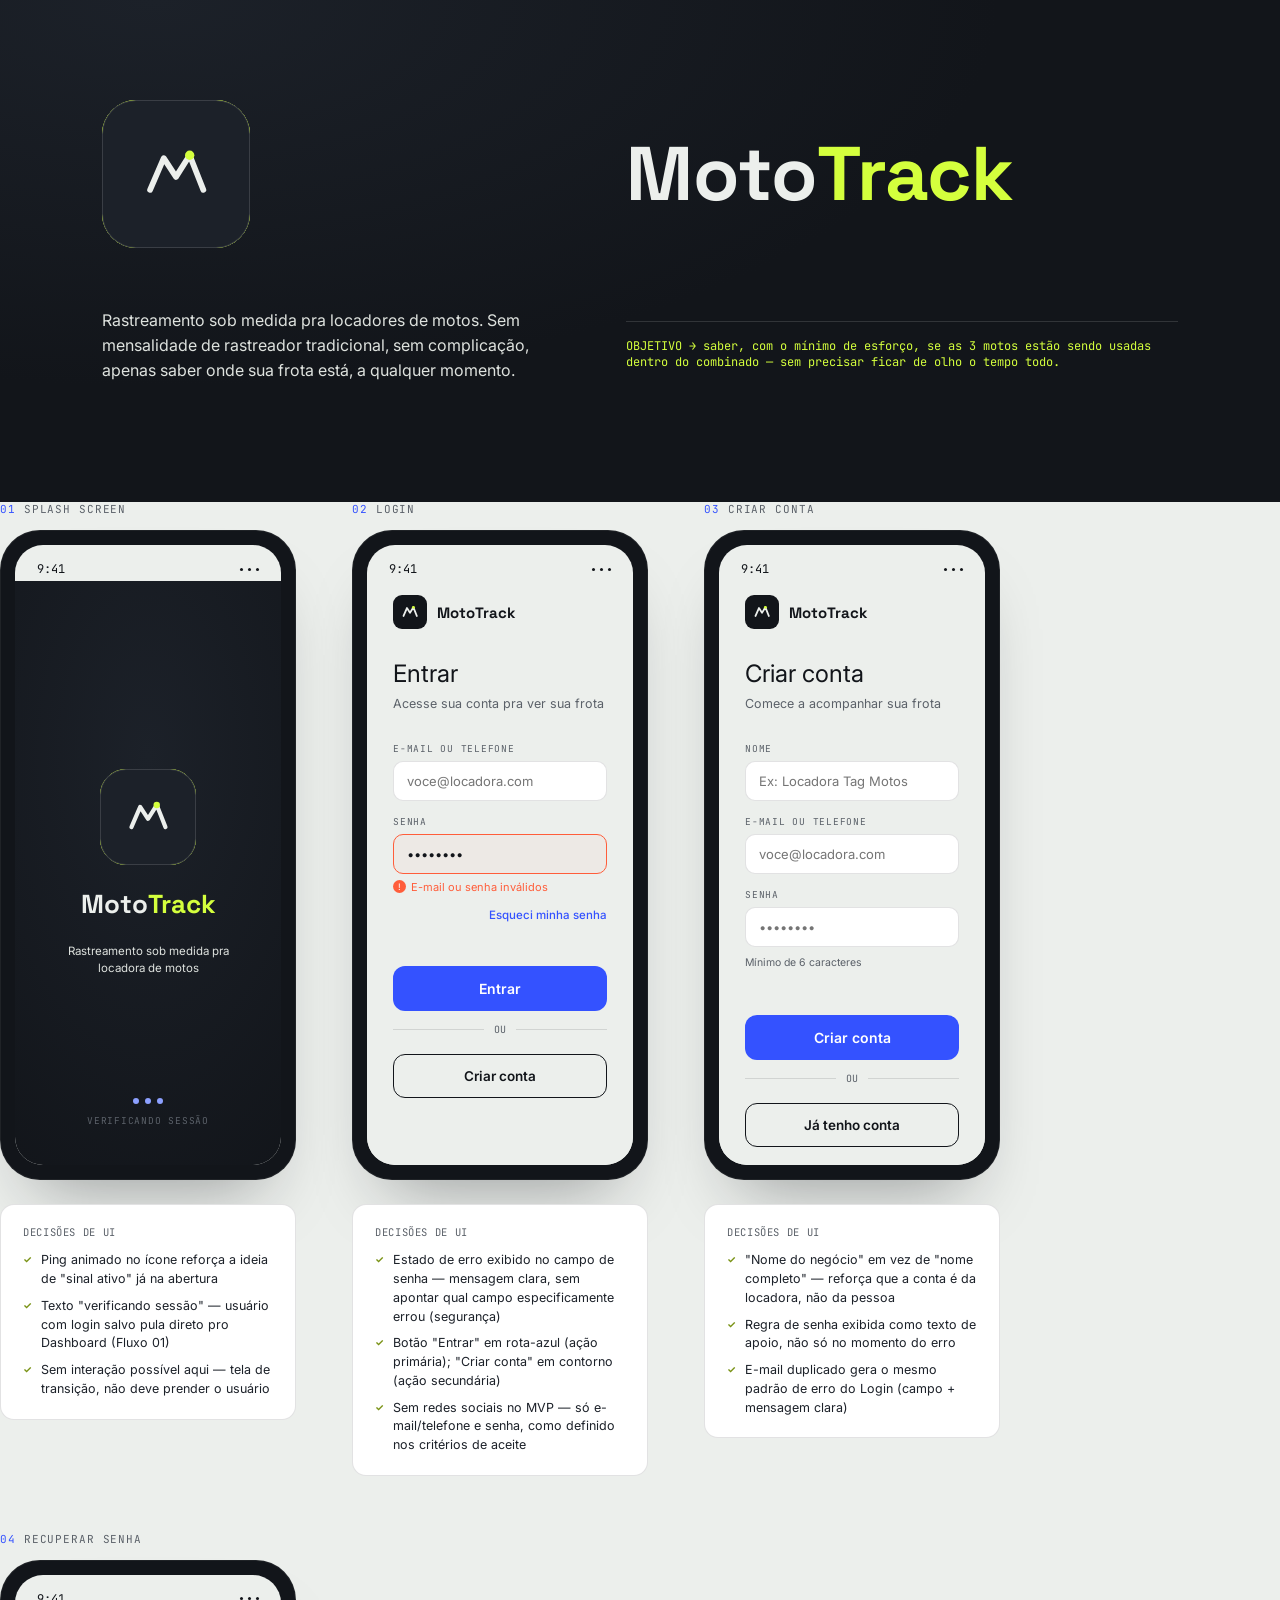
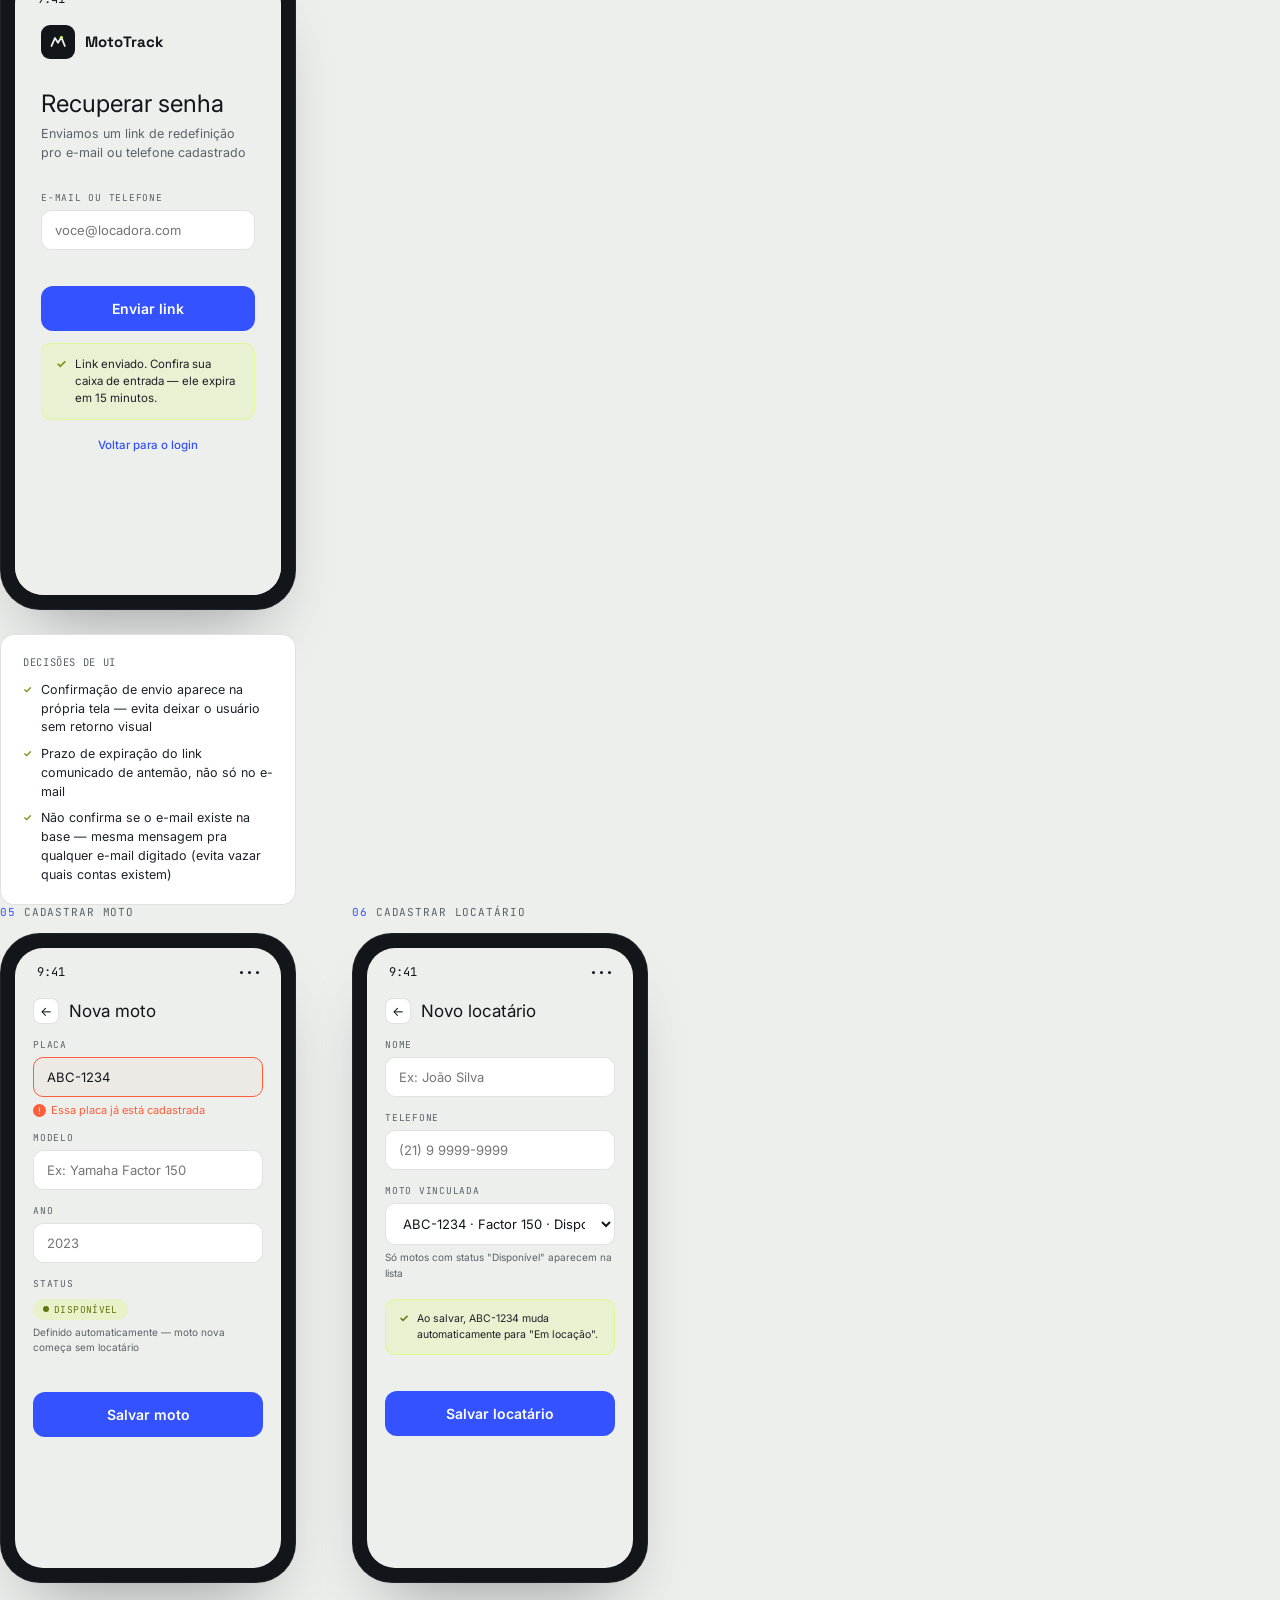
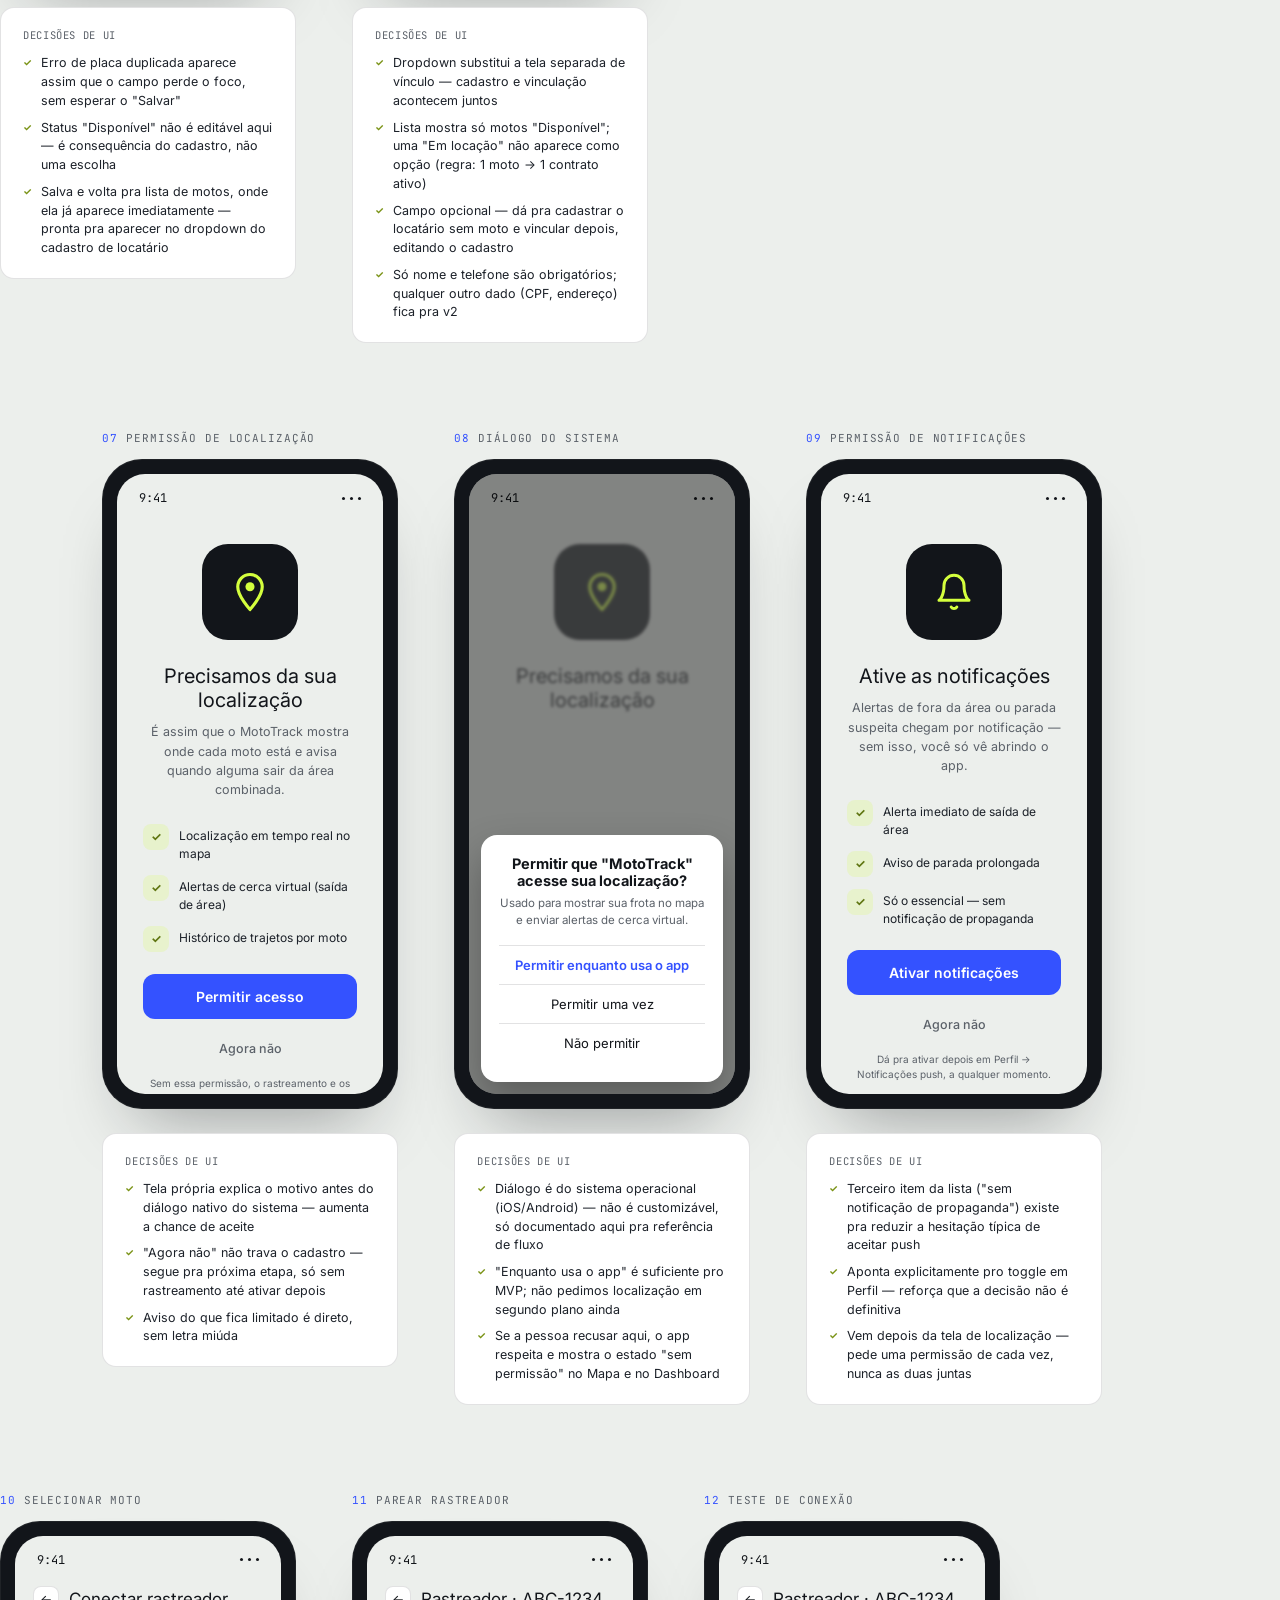
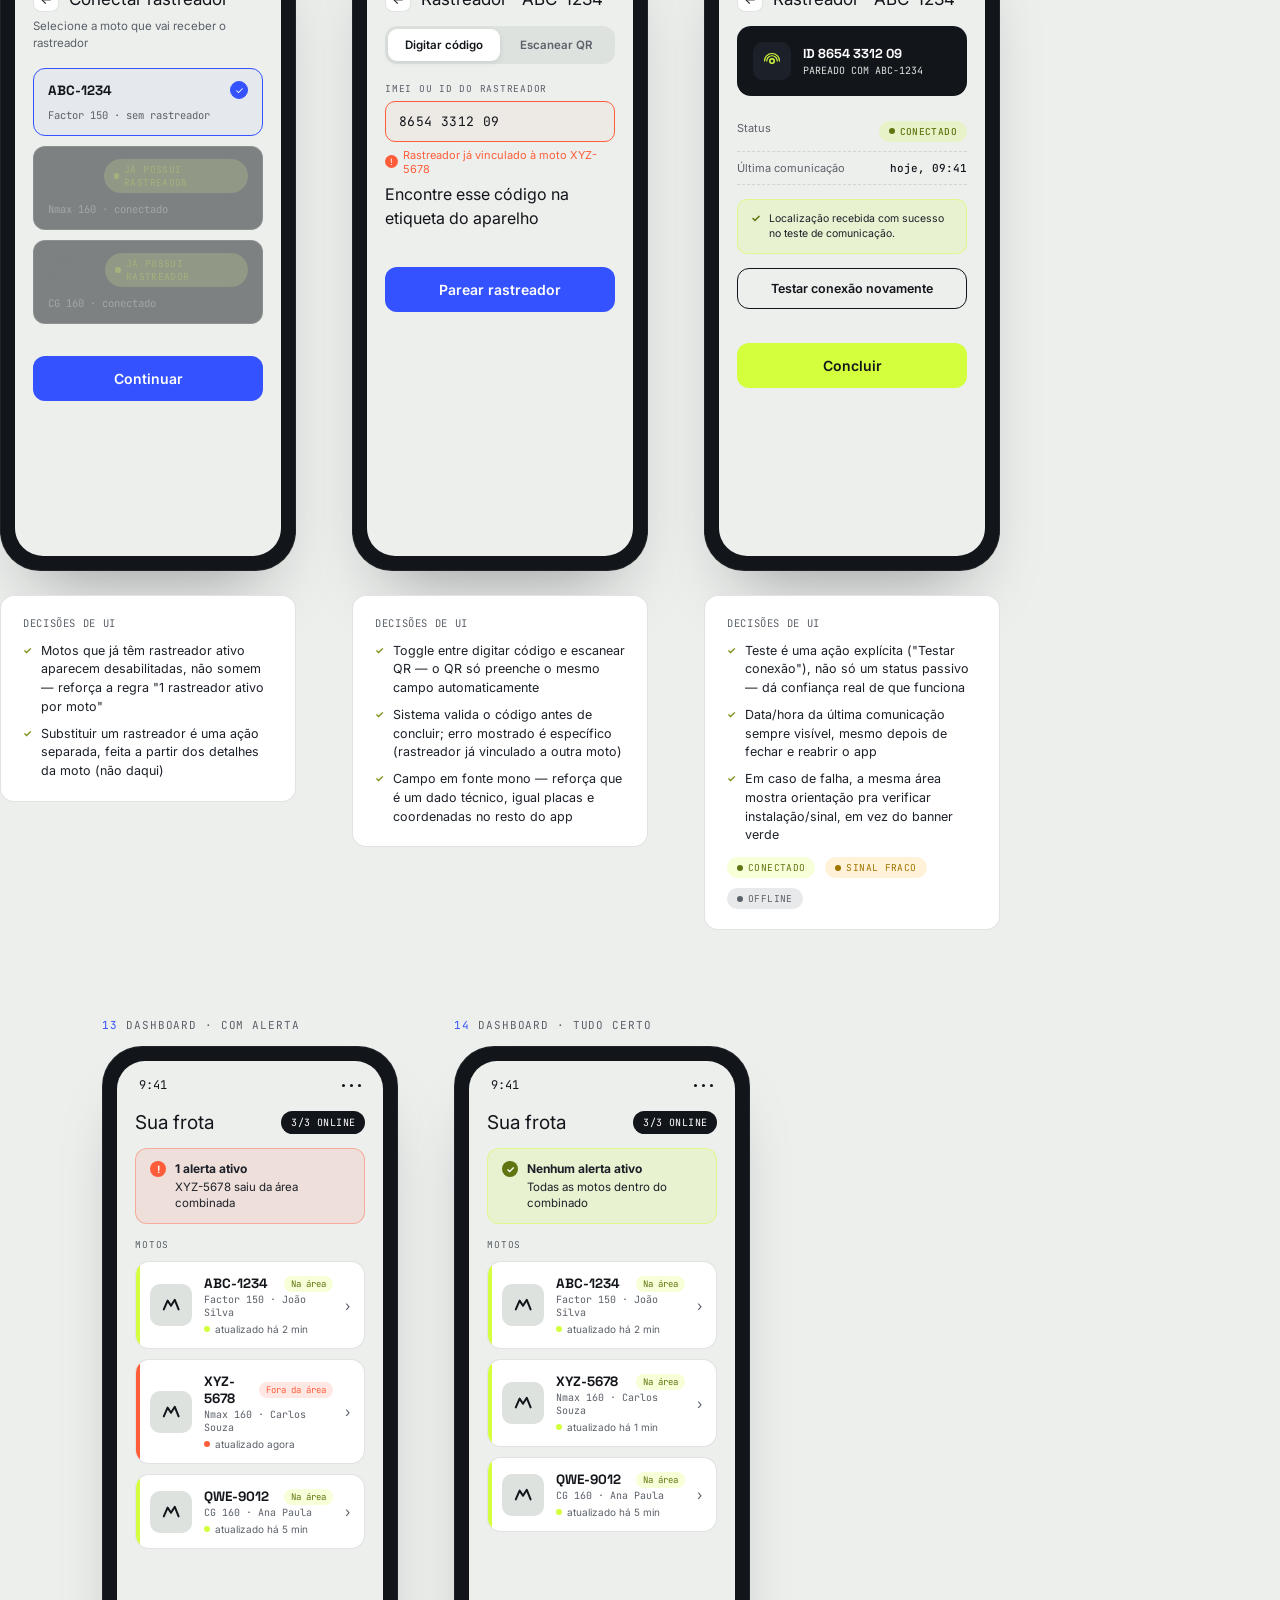
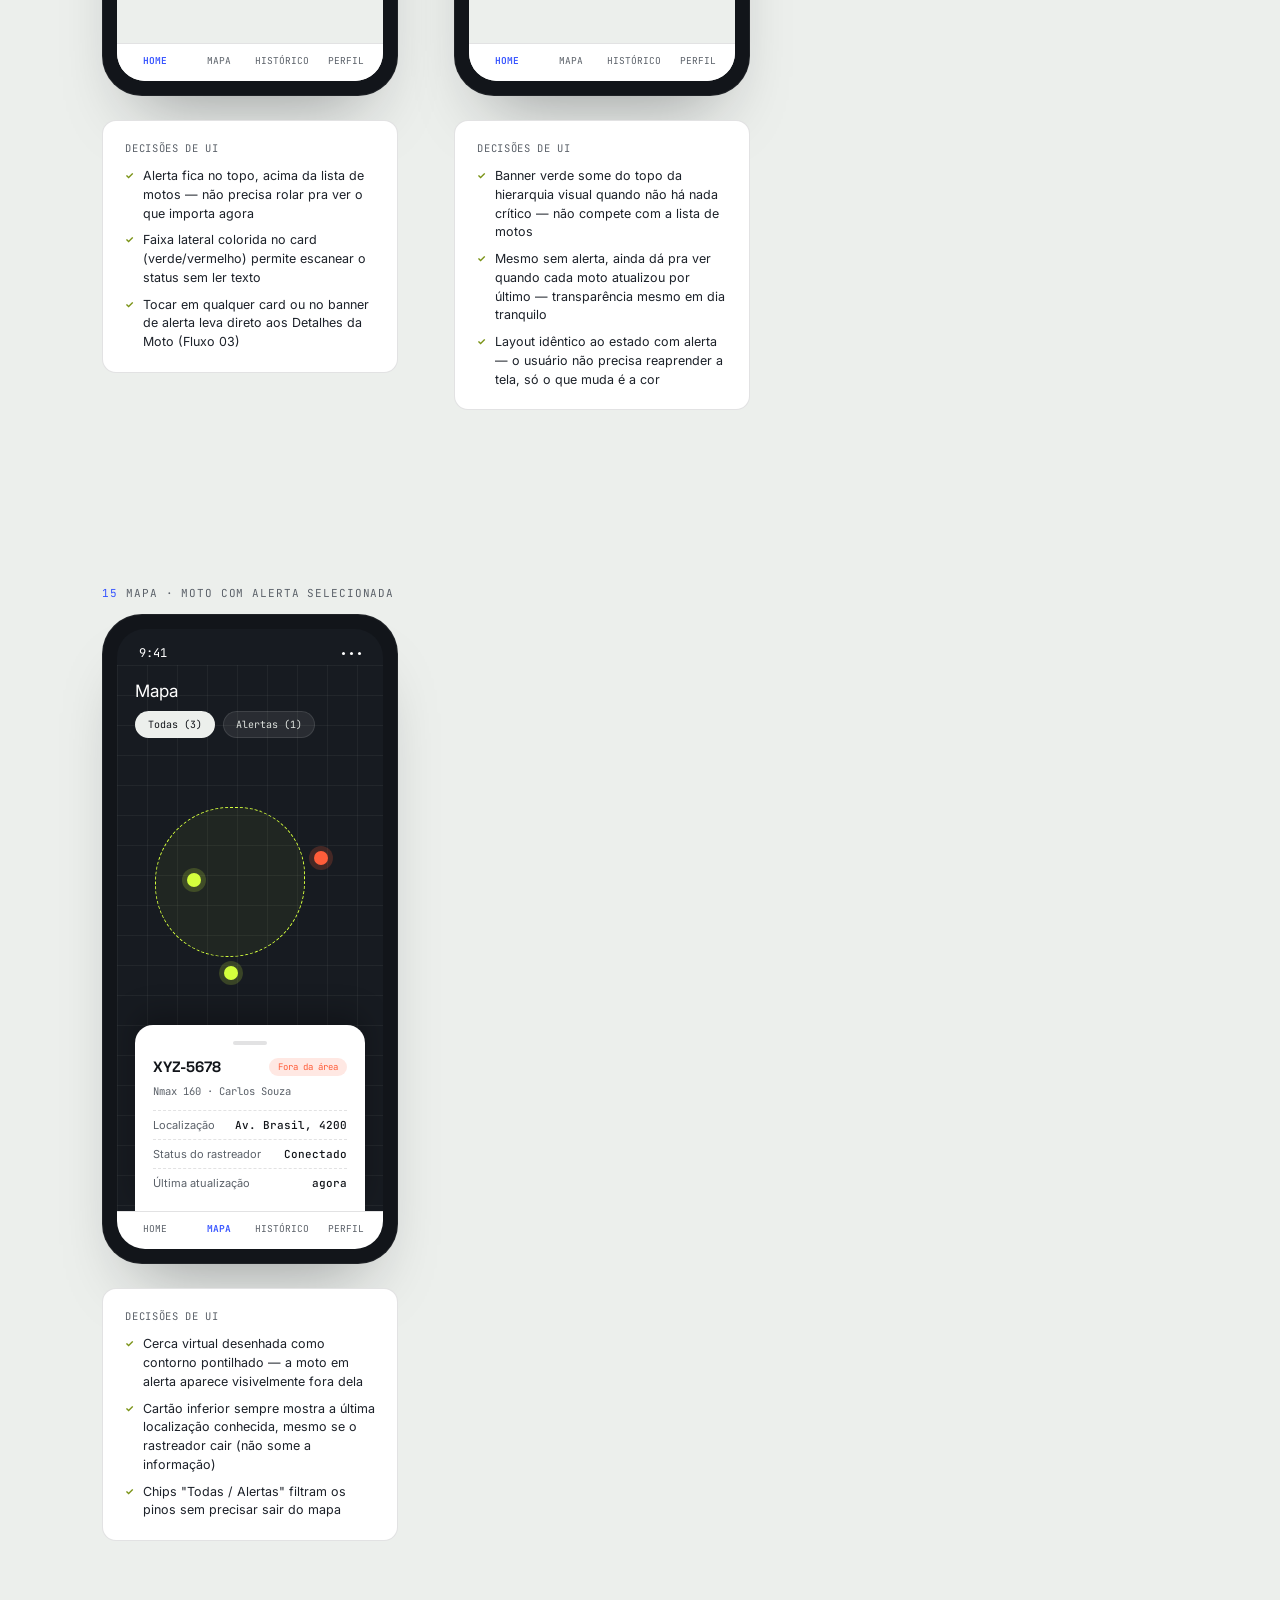
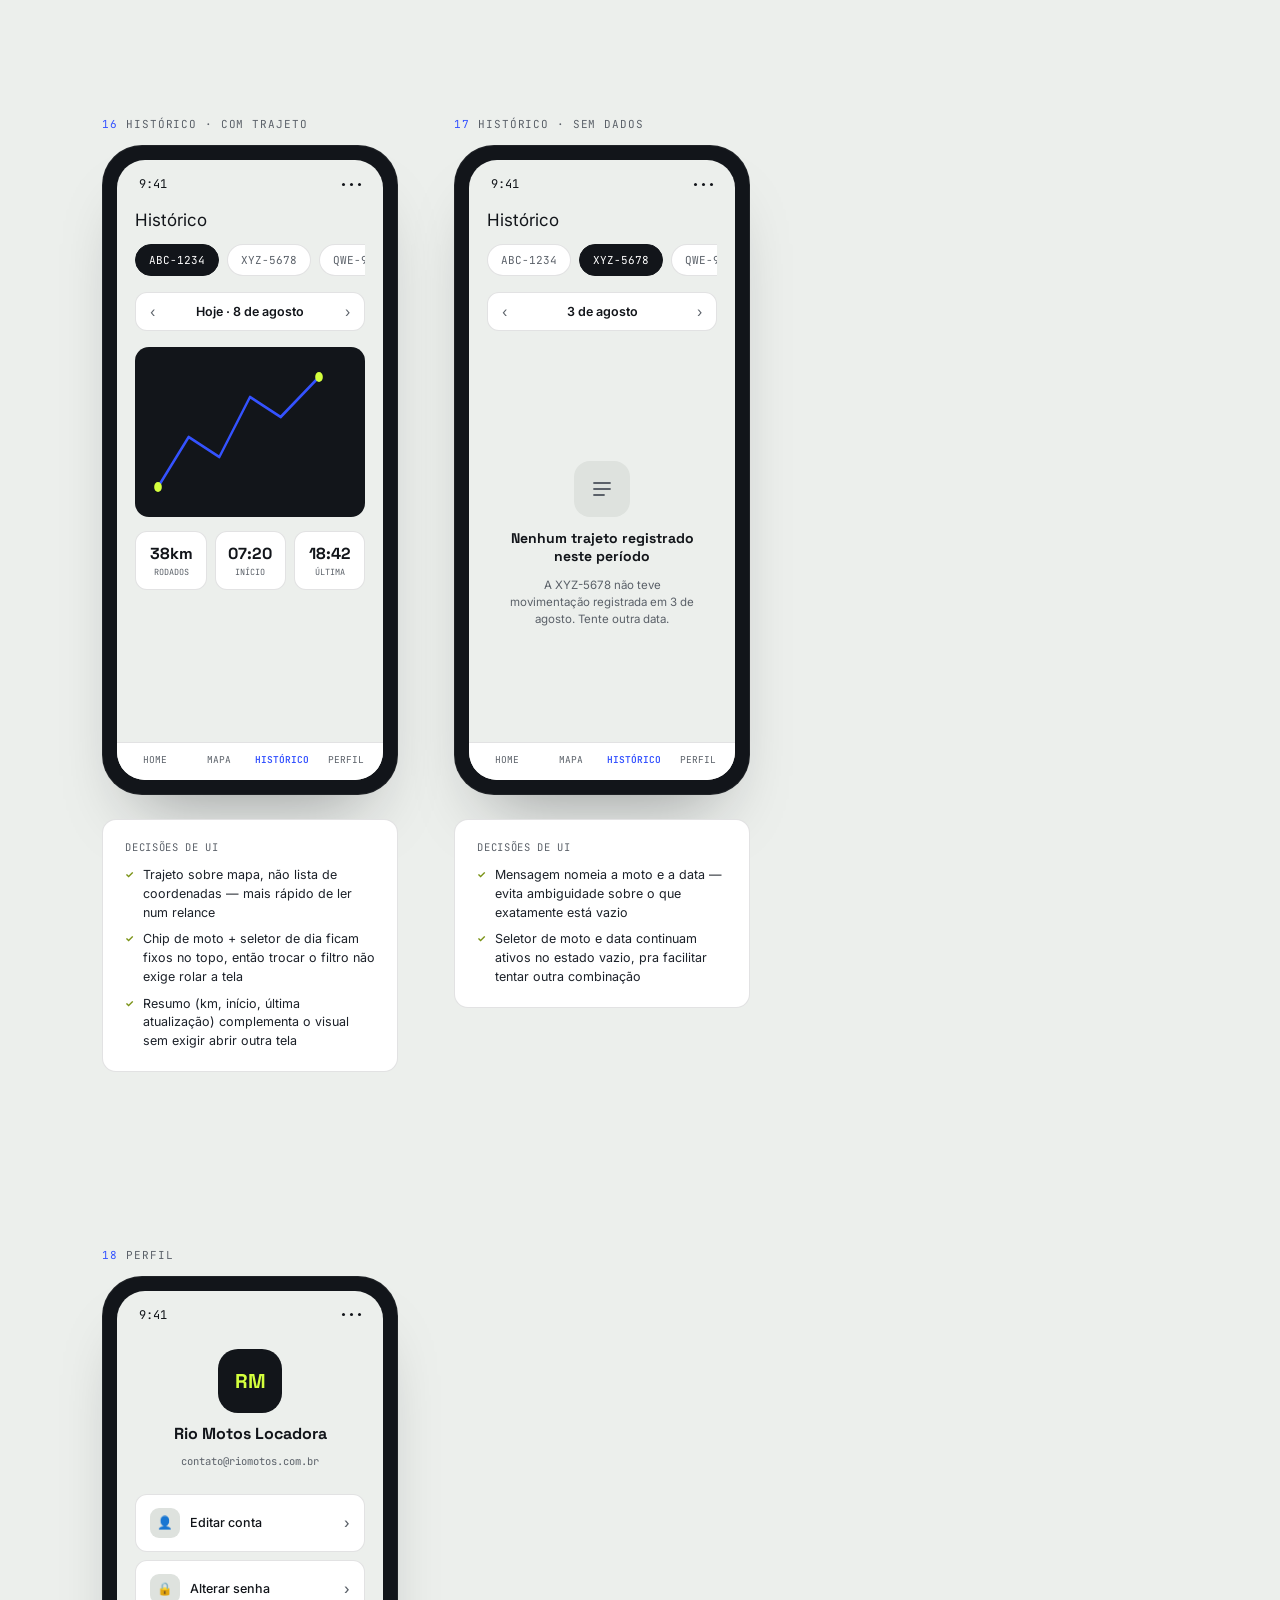
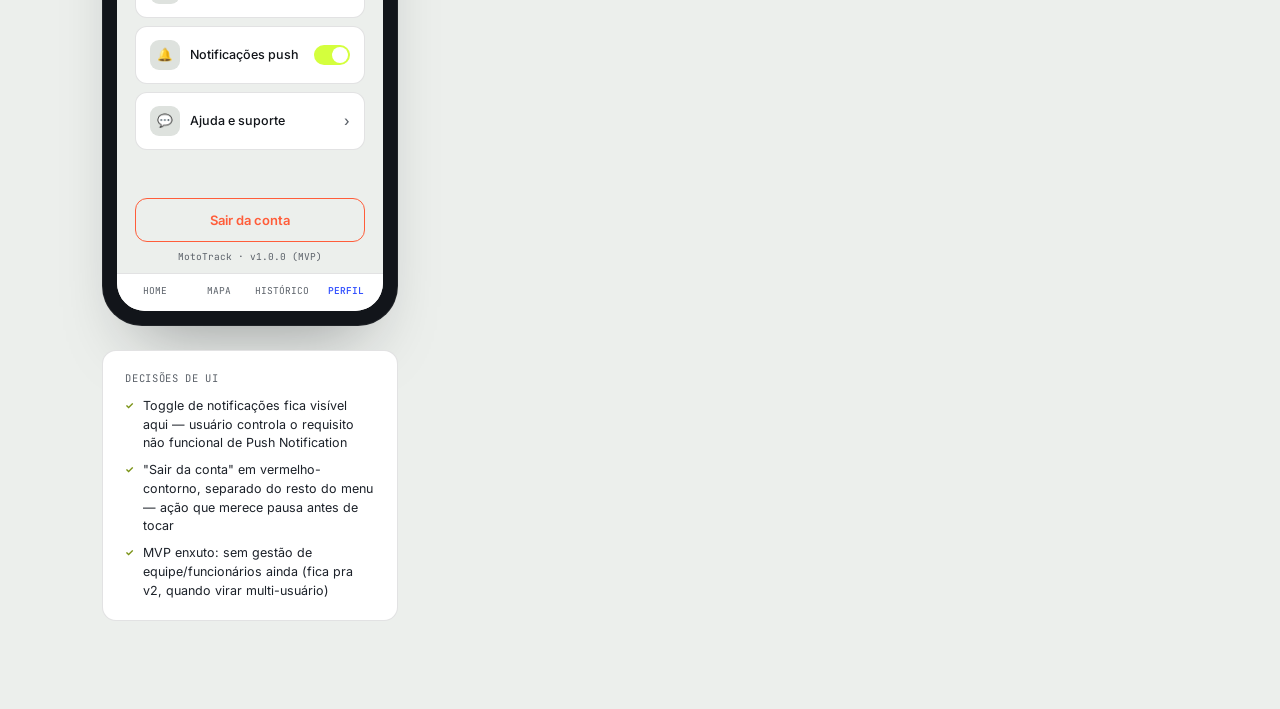
==== commit a1cf0bdd: "new" ====
--- a/index.html
+++ b/index.html
@@ -1,2107 +1,1017 @@
-<head><link rel="stylesheet" href="screen.css"></head>
-<style>
-  :root{
-    --ink:#12151A; --ink-soft:#1C2129;
-    --paper:#ECEFEC; --paper-dim:#DEE2DE;
-    --route:#3452FF; --route-dim:#8CA0FF;   
-    --signal:#D4FF3D; --rust:#FF5D3A; --asphalt:#5B6169;
-    --line-on-dark: rgba(236,239,236,0.14);
-    --line-on-light: rgba(18,21,26,0.12);
-    --font-display:'Space Grotesk', sans-serif;
-    --font-body:'Inter', sans-serif;
-    --font-mono:'JetBrains Mono', monospace;
-  }
-  *{box-sizing:border-box; margin:0; padding:0;}
-  html,body{background:var(--paper); color:var(--ink); font-family:var(--font-body); -webkit-font-smoothing:antialiased;}
-  section{padding:72px 8vw;}
-  .eyebrow{
-    font-family:var(--font-mono); font-size:12px; letter-spacing:.14em; text-transform:uppercase;
-    display:flex; align-items:center; gap:10px; margin-bottom:20px; opacity:.72;
-  }
-  .eyebrow::before{content:''; width:7px; height:7px; border-radius:50%; background:currentColor;}
-  h1,h2,h3{font-family:var(--font-display); font-weight:700; letter-spacing:-.01em;}
-  p{line-height:1.6;}
-
-  .hero{
-    background:radial-gradient(120% 140% at 12% 0%, var(--ink-soft) 0%, var(--ink) 55%);
-    color:var(--paper); padding:84px 8vw 56px;
-  }
-  .hero .eyebrow{color:var(--signal);}
-  h1.title{font-size:clamp(30px,4vw,46px); max-width:760px; line-height:1.1; margin-bottom:16px;}
-  .hero-sub{color:var(--paper-dim); max-width:600px; font-size:15px;}
-
-  /* ---------- SCREENS GRID ---------- */
-  .screens{display:flex; gap:64px; flex-wrap:wrap; align-items:flex-start;}
-  .screen-col{flex:0 0 auto; width:296px;}
-  .screen-tag{
-    font-family:var(--font-mono); font-size:11px; letter-spacing:.08em; text-transform:uppercase;
-    color:var(--asphalt); margin-bottom:14px; display:flex; align-items:center; gap:8px;
-  }
-  .screen-tag .n{color:var(--route);}
-
-  /* phone frame */
-  .frame{
-    width:296px; background:var(--ink); border-radius:40px; padding:14px;
-    box-shadow:0 40px 70px -35px rgba(18,21,26,.4); border:1px solid rgba(255,255,255,.06);
-  }
-  .screen{
-    background:var(--ink); border-radius:28px; overflow:hidden; position:relative;
-    height:600px; display:flex; flex-direction:column;
-  }
-  .statusbar{
-    display:flex; justify-content:space-between; align-items:center; padding:16px 22px 4px;
-    font-family:var(--font-mono); font-size:12px; color:var(--paper); flex-shrink:0; z-index:2; position:relative;
-  }
-  .statusbar .icons{display:flex; gap:5px; align-items:center;}
-  .sb-dot{width:3px; height:3px; border-radius:50%; background:var(--paper);}
-
-  /* ---------- SPLASH ---------- */
-  .splash-body{
-    flex:1; display:flex; flex-direction:column; align-items:center; justify-content:center;
-    background:radial-gradient(140% 120% at 50% 30%, #1C2129 0%, #12151A 70%);
-    position:relative; gap:22px; padding:0 24px;
-  }
-  .splash-badge-wrap{position:relative; width:96px; height:96px;}
-  .splash-ping{position:absolute; inset:0; border-radius:26px; border:1.4px solid var(--signal); animation:sping 2.4s cubic-bezier(.2,.7,.3,1) infinite;}
-  .splash-ping.d2{animation-delay:1.2s;}
-  @keyframes sping{0%{transform:scale(.86); opacity:.9;} 75%{transform:scale(1.55); opacity:0;} 100%{opacity:0;}}
-  .splash-badge{
-    position:relative; width:96px; height:96px; border-radius:26px; background:var(--ink-soft);
-    border:1px solid var(--line-on-dark); display:flex; align-items:center; justify-content:center;
-  }
-  .splash-word{font-family:var(--font-display); font-weight:700; font-size:26px; color:var(--paper); text-align:center;}
-  .splash-word b{color:var(--signal);}
-  .splash-tag{font-size:11.5px; color:var(--paper-dim); text-align:center; max-width:210px; line-height:1.5;}
-  .splash-loading{position:absolute; bottom:38px; display:flex; flex-direction:column; align-items:center; gap:10px;}
-  .load-dots{display:flex; gap:6px;}
-  .load-dot{width:6px; height:6px; border-radius:50%; background:var(--route-dim); animation:pulse 1.2s ease-in-out infinite;}
-  .load-dot:nth-child(2){animation-delay:.15s;}
-  .load-dot:nth-child(3){animation-delay:.3s;}
-  @keyframes pulse{0%,80%,100%{opacity:.25;} 40%{opacity:1;}}
-  .load-label{font-family:var(--font-mono); font-size:9.5px; letter-spacing:.08em; text-transform:uppercase; color:var(--asphalt);}
-
-  /* ---------- LOGIN ---------- */
-  .login-body{flex:1; background:var(--paper); display:flex; flex-direction:column; padding:8px 26px 26px;}
-  .login-brand{display:flex; align-items:center; gap:10px; margin:6px 0 30px;}
-  .login-mark{width:34px; height:34px; border-radius:9px; background:var(--ink); display:flex; align-items:center; justify-content:center; flex-shrink:0;}
-  .login-brand-name{font-family:var(--font-display); font-weight:700; font-size:15px;}
-  .login-h{font-size:24px; margin-bottom:6px;}
-  .login-sub{font-size:12.5px; color:var(--asphalt); margin-bottom:28px;}
-
-  .field{margin-bottom:16px;}
-  .field label{
-    font-family:var(--font-mono); font-size:9.5px; letter-spacing:.08em; text-transform:uppercase;
-    color:var(--asphalt); display:block; margin-bottom:7px;
-  }
-  .field input{
-    width:100%; padding:12px 14px; border-radius:10px; border:1.4px solid var(--line-on-light);
-    background:#fff; font-family:var(--font-body); font-size:13.5px; color:var(--ink);
-  }
-  .field.err input{border-color:var(--rust); background:rgba(255,93,58,.04);}
-  .field.err .err-msg{font-size:11px; color:var(--rust); margin-top:6px; display:flex; align-items:center; gap:5px;}
-  .field.err .err-msg::before{content:'!'; width:13px; height:13px; border-radius:50%; background:var(--rust); color:#fff; font-size:9px; display:flex; align-items:center; justify-content:center; flex-shrink:0;}
-
-  .forgot{font-size:11.5px; color:var(--route); text-align:right; margin-bottom:22px; display:block; font-weight:500;}
-  .btn-primary{
-    width:100%; padding:14px; border-radius:12px; background:var(--route); color:#fff;
-    font-family:var(--font-body); font-weight:600; font-size:14px; text-align:center; margin-bottom:18px;
-  }
-  .divider{display:flex; align-items:center; gap:10px; margin-bottom:18px;}
-  .divider span{font-family:var(--font-mono); font-size:10px; color:var(--asphalt);}
-  .divider::before, .divider::after{content:''; flex:1; height:1px; background:var(--line-on-light);}
-  .btn-secondary{
-    width:100%; padding:13px; border-radius:12px; border:1.4px solid var(--ink); background:transparent;
-    color:var(--ink); font-family:var(--font-body); font-weight:600; font-size:13.5px; text-align:center;
-  }
-
-  /* ---------- ANNOTATIONS ---------- */
-  .annot{margin-top:24px; background:#fff; border:1px solid var(--line-on-light); border-radius:14px; padding:20px 22px;}
-  .annot-title{font-family:var(--font-mono); font-size:10.5px; letter-spacing:.06em; text-transform:uppercase; color:var(--asphalt); margin-bottom:12px;}
-  .annot ul{list-style:none; display:flex; flex-direction:column; gap:8px;}
-  .annot li{font-size:12.5px; line-height:1.5; padding-left:18px; position:relative; color:var(--ink-soft);}
-  .annot li::before{content:'✓'; position:absolute; left:0; top:1px; color:#7a9316; font-size:10px; font-weight:700;}
-
-  footer{
-    background:var(--ink); color:var(--asphalt); padding:32px 8vw; font-family:var(--font-mono); font-size:11.5px;
-    display:flex; justify-content:space-between; flex-wrap:wrap; gap:10px; border-top:1px solid var(--line-on-dark); margin-top:40px;
-  }
-
-  @media(max-width:760px){
-    section{padding:56px 6vw;}
-    .screens{gap:44px;}
-  }
-</style>
- <style>
-  :root{
-    --ink:#12151A; --ink-soft:#1C2129;
-    --paper:#ECEFEC; --paper-dim:#DEE2DE;
-    --route:#3452FF; --route-dim:#8CA0FF;
-    --signal:#D4FF3D; --rust:#FF5D3A; --asphalt:#5B6169;
-    --line-on-dark: rgba(236,239,236,0.14);
-    --line-on-light: rgba(18,21,26,0.12);
-    --font-display:'Space Grotesk', sans-serif;
-    --font-body:'Inter', sans-serif;
-    --font-mono:'JetBrains Mono', monospace;
-  }
-  *{box-sizing:border-box; margin:0; padding:0;}
-  html,body{background:var(--paper); color:var(--ink); font-family:var(--font-body); -webkit-font-smoothing:antialiased;}
-  section{padding:72px 8vw;}
-  .eyebrow{
-    font-family:var(--font-mono); font-size:12px; letter-spacing:.14em; text-transform:uppercase;
-    display:flex; align-items:center; gap:10px; margin-bottom:20px; opacity:.72;
-  }
-  .eyebrow::before{content:''; width:7px; height:7px; border-radius:50%; background:currentColor;}
-  h1,h2,h3{font-family:var(--font-display); font-weight:700; letter-spacing:-.01em;}
-  p{line-height:1.6;}
-
-  .hero{
-    background:radial-gradient(120% 140% at 12% 0%, var(--ink-soft) 0%, var(--ink) 55%);
-    color:var(--paper); padding:84px 8vw 56px;
-  }
-  .hero .eyebrow{color:var(--signal);}
-  h1.title{font-size:clamp(30px,4vw,46px); max-width:760px; line-height:1.1; margin-bottom:16px;}
-  .hero-sub{color:var(--paper-dim); max-width:600px; font-size:15px;}
-
-  .screens{display:flex; gap:56px; flex-wrap:wrap; align-items:flex-start;}
-  .screen-col{flex:0 0 auto; width:296px;}
-  .screen-tag{
-    font-family:var(--font-mono); font-size:11px; letter-spacing:.08em; text-transform:uppercase;
-    color:var(--asphalt); margin-bottom:14px; display:flex; align-items:center; gap:8px;
-  }
-  .screen-tag .n{color:var(--route);}
-
-  .frame{
-    width:296px; background:var(--ink); border-radius:40px; padding:14px;
-    box-shadow:0 40px 70px -35px rgba(18,21,26,.4); border:1px solid rgba(255,255,255,.06);
-  }
-  .screen{
-    background:var(--paper); border-radius:28px; overflow:hidden; position:relative;
-    height:600px; display:flex; flex-direction:column;
-  }
-  .statusbar{
-    display:flex; justify-content:space-between; align-items:center; padding:16px 22px 4px;
-    font-family:var(--font-mono); font-size:12px; color:var(--ink); flex-shrink:0; z-index:2; position:relative;
-  }
-  .statusbar .icons{display:flex; gap:5px; align-items:center;}
-  .sb-dot{width:3px; height:3px; border-radius:50%; background:var(--ink);}
-
-  .scr-body{flex:1; padding:6px 20px 20px; display:flex; flex-direction:column; overflow-y:auto;}
-  .scr-topbar{display:flex; align-items:center; gap:10px; margin-bottom:18px;}
-  .back-arrow{width:26px; height:26px; border-radius:8px; background:#fff; border:1px solid var(--line-on-light); display:flex; align-items:center; justify-content:center; font-size:13px; flex-shrink:0;}
-  .scr-title{font-size:17px;}
-
-  .field{margin-bottom:14px;}
-  .field label{
-    font-family:var(--font-mono); font-size:9.5px; letter-spacing:.08em; text-transform:uppercase;
-    color:var(--asphalt); display:block; margin-bottom:6px;
-  }
-  .field input, .field select{
-    width:100%; padding:11px 13px; border-radius:10px; border:1.4px solid var(--line-on-light);
-    background:#fff; font-family:var(--font-body); font-size:13px; color:var(--ink);
-  }
-  .field.err input{border-color:var(--rust); background:rgba(255,93,58,.04);}
-  .field .err-msg{font-size:10.5px; color:var(--rust); margin-top:5px; display:flex; align-items:center; gap:5px;}
-  .field .err-msg::before{content:'!'; width:12px; height:12px; border-radius:50%; background:var(--rust); color:#fff; font-size:8px; display:flex; align-items:center; justify-content:center; flex-shrink:0;}
-  .field .help{font-size:10px; color:var(--asphalt); margin-top:5px;}
-
-  .status-pill{
-    font-family:var(--font-mono); font-size:9.5px; letter-spacing:.04em; text-transform:uppercase;
-    padding:4px 10px; border-radius:20px; display:inline-flex; align-items:center; gap:5px;
-  }
-  .status-pill.ok{background:rgba(212,255,61,.2); color:#5f7511;}
-  .status-pill.busy{background:rgba(52,82,255,.12); color:var(--route);}
-  .status-pill.off{background:rgba(91,97,105,.14); color:var(--asphalt);}
-  .status-pill::before{content:''; width:6px; height:6px; border-radius:50%; background:currentColor;}
-
-  .btn-primary{
-    width:100%; padding:13px; border-radius:12px; background:var(--route); color:#fff;
-    font-family:var(--font-body); font-weight:600; font-size:13.5px; text-align:center; margin-top:auto;
-  }
-  .btn-primary.signal{background:var(--signal); color:var(--ink);}
-  .btn-primary[disabled-look]{opacity:.4;}
-
-  .card{background:#fff; border:1.4px solid var(--line-on-light); border-radius:12px; padding:12px 14px; margin-bottom:10px;}
-  .card.selected{border-color:var(--route); background:rgba(52,82,255,.04);}
-  .card.disabled{opacity:.5;}
-  .card-top{display:flex; justify-content:space-between; align-items:center; margin-bottom:4px;}
-  .card-name{font-family:var(--font-display); font-weight:700; font-size:13.5px;}
-  .card-sub{font-family:var(--font-mono); font-size:10.5px; color:var(--asphalt);}
-  .card-check{width:18px; height:18px; border-radius:50%; border:1.6px solid var(--line-on-light); flex-shrink:0;}
-  .card.selected .card-check{background:var(--route); border-color:var(--route); position:relative;}
-  .card.selected .card-check::after{content:'✓'; color:#fff; font-size:10px; position:absolute; inset:0; display:flex; align-items:center; justify-content:center;}
-
-  .section-label{font-family:var(--font-mono); font-size:9.5px; letter-spacing:.08em; text-transform:uppercase; color:var(--asphalt); margin:14px 0 8px;}
-  .section-label:first-child{margin-top:0;}
-
-  .confirm-banner{
-    background:rgba(212,255,61,.16); border:1px solid rgba(212,255,61,.45); border-radius:10px;
-    padding:11px 13px; margin-top:12px; display:flex; gap:8px; align-items:flex-start;
-  }
-  .confirm-banner .chk{color:#5f7511; font-size:11px; font-weight:700; flex-shrink:0;}
-  .confirm-banner span.txt{font-size:10.5px; color:var(--ink-soft); line-height:1.5;}
-
-  .annot{margin-top:24px; background:#fff; border:1px solid var(--line-on-light); border-radius:14px; padding:20px 22px;}
-  .annot-title{font-family:var(--font-mono); font-size:10.5px; letter-spacing:.06em; text-transform:uppercase; color:var(--asphalt); margin-bottom:12px;}
-  .annot ul{list-style:none; display:flex; flex-direction:column; gap:8px;}
-  .annot li{font-size:12.5px; line-height:1.5; padding-left:18px; position:relative; color:var(--ink-soft);}
-  .annot li::before{content:'✓'; position:absolute; left:0; top:1px; color:#7a9316; font-size:10px; font-weight:700;}
-
-  footer{
-    background:var(--ink); color:var(--asphalt); padding:32px 8vw; font-family:var(--font-mono); font-size:11.5px;
-    display:flex; justify-content:space-between; flex-wrap:wrap; gap:10px; border-top:1px solid var(--line-on-dark); margin-top:40px;
-  }
-
-  @media(max-width:760px){
-    section{padding:56px 6vw;}
-    .screens{gap:44px;}
-  }
-</style>
- <style>
-  :root{
-    --ink:#12151A; --ink-soft:#1C2129;
-    --paper:#ECEFEC; --paper-dim:#DEE2DE;
-    --route:#3452FF; --route-dim:#8CA0FF;
-    --signal:#D4FF3D; --rust:#FF5D3A; --asphalt:#5B6169;
-    --line-on-dark: rgba(236,239,236,0.14);
-    --line-on-light: rgba(18,21,26,0.12);
-    --font-display:'Space Grotesk', sans-serif;
-    --font-body:'Inter', sans-serif;
-    --font-mono:'JetBrains Mono', monospace;
-  }
-  *{box-sizing:border-box; margin:0; padding:0;}
-  html,body{background:var(--paper); color:var(--ink); font-family:var(--font-body); -webkit-font-smoothing:antialiased;}
-  section{padding:72px 8vw;}
-  .eyebrow{
-    font-family:var(--font-mono); font-size:12px; letter-spacing:.14em; text-transform:uppercase;
-    display:flex; align-items:center; gap:10px; margin-bottom:20px; opacity:.72;
-  }
-  .eyebrow::before{content:''; width:7px; height:7px; border-radius:50%; background:currentColor;}
-  h1,h2,h3{font-family:var(--font-display); font-weight:700; letter-spacing:-.01em;}
-  p{line-height:1.6;}
-
-  .hero{
-    background:radial-gradient(120% 140% at 12% 0%, var(--ink-soft) 0%, var(--ink) 55%);
-    color:var(--paper); padding:84px 8vw 56px;
-  }
-  .hero .eyebrow{color:var(--signal);}
-  h1.title{font-size:clamp(30px,4vw,46px); max-width:780px; line-height:1.1; margin-bottom:16px;}
-  .hero-sub{color:var(--paper-dim); max-width:620px; font-size:15px;}
-
-  .screens{display:flex; gap:56px; flex-wrap:wrap; align-items:flex-start;}
-  .screen-col{flex:0 0 auto; width:296px;}
-  .screen-tag{
-    font-family:var(--font-mono); font-size:11px; letter-spacing:.08em; text-transform:uppercase;
-    color:var(--asphalt); margin-bottom:14px; display:flex; align-items:center; gap:8px;
-  }
-  .screen-tag .n{color:var(--route);}
-
-  .frame{
-    width:296px; background:var(--ink); border-radius:40px; padding:14px;
-    box-shadow:0 40px 70px -35px rgba(18,21,26,.4); border:1px solid rgba(255,255,255,.06);
-  }
-  .screen{
-    background:var(--paper); border-radius:28px; overflow:hidden; position:relative;
-    height:600px; display:flex; flex-direction:column;
-  }
-  .statusbar{
-    display:flex; justify-content:space-between; align-items:center; padding:16px 22px 4px;
-    font-family:var(--font-mono); font-size:12px; color:var(--ink); flex-shrink:0; z-index:2; position:relative;
-  }
-  .statusbar .icons{display:flex; gap:5px; align-items:center;}
-  .sb-dot{width:3px; height:3px; border-radius:50%; background:var(--ink);}
-
-  .scr-body{flex:1; padding:6px 20px 20px; display:flex; flex-direction:column; overflow-y:auto;}
-  .scr-topbar{display:flex; align-items:center; gap:10px; margin-bottom:16px;}
-  .back-arrow{width:26px; height:26px; border-radius:8px; background:#fff; border:1px solid var(--line-on-light); display:flex; align-items:center; justify-content:center; font-size:13px; flex-shrink:0;}
-  .scr-title{font-size:16.5px;}
-  .scr-sub{font-size:11.5px; color:var(--asphalt); margin:-8px 0 16px; line-height:1.5;}
-
-  .field{margin-bottom:14px;}
-  .field label{
-    font-family:var(--font-mono); font-size:9.5px; letter-spacing:.08em; text-transform:uppercase;
-    color:var(--asphalt); display:block; margin-bottom:6px;
-  }
-  .field input, .field select{
-    width:100%; padding:11px 13px; border-radius:10px; border:1.4px solid var(--line-on-light);
-    background:#fff; font-family:var(--font-body); font-size:13px; color:var(--ink);
-  }
-  .field input.mono{font-family:var(--font-mono); letter-spacing:.03em;}
-  .field.err input{border-color:var(--rust); background:rgba(255,93,58,.04);}
-  .field .err-msg{font-size:10.5px; color:var(--rust); margin-top:5px; display:flex; align-items:center; gap:5px;}
-  .field .err-msg::before{content:'!'; width:12px; height:12px; border-radius:50%; background:var(--rust); color:#fff; font-size:8px; display:flex; align-items:center; justify-content:center; flex-shrink:0;}
-  .field .help{font-size:10px; color:var(--asphalt); margin-top:5px;}
-
-  .status-pill{
-    font-family:var(--font-mono); font-size:9.5px; letter-spacing:.04em; text-transform:uppercase;
-    padding:4px 10px; border-radius:20px; display:inline-flex; align-items:center; gap:5px;
-  }
-  .status-pill.ok{background:rgba(212,255,61,.2); color:#5f7511;}
-  .status-pill.warn{background:rgba(255,190,60,.2); color:#a17400;}
-  .status-pill.off{background:rgba(91,97,105,.14); color:var(--asphalt);}
-  .status-pill::before{content:''; width:6px; height:6px; border-radius:50%; background:currentColor;}
-
-  .btn-primary{
-    width:100%; padding:13px; border-radius:12px; background:var(--route); color:#fff;
-    font-family:var(--font-body); font-weight:600; font-size:13.5px; text-align:center; margin-top:auto;
-  }
-  .btn-primary.signal{background:var(--signal); color:var(--ink);}
-  .btn-secondary-sm{
-    width:100%; padding:12px; border-radius:12px; border:1.4px solid var(--ink); background:transparent;
-    color:var(--ink); font-family:var(--font-body); font-weight:600; font-size:12.5px; text-align:center; margin-bottom:12px;
-  }
-
-  .card{background:#fff; border:1.4px solid var(--line-on-light); border-radius:12px; padding:12px 14px; margin-bottom:10px;}
-  .card.selected{border-color:var(--route); background:rgba(52,82,255,.04);}
-  .card.disabled{opacity:.5;}
-  .card-top{display:flex; justify-content:space-between; align-items:center; margin-bottom:4px;}
-  .card-name{font-family:var(--font-display); font-weight:700; font-size:13.5px;}
-  .card-sub{font-family:var(--font-mono); font-size:10.5px; color:var(--asphalt);}
-  .card-check{width:18px; height:18px; border-radius:50%; border:1.6px solid var(--line-on-light); flex-shrink:0;}
-  .card.selected .card-check{background:var(--route); border-color:var(--route); position:relative;}
-  .card.selected .card-check::after{content:'✓'; color:#fff; font-size:10px; position:absolute; inset:0; display:flex; align-items:center; justify-content:center;}
-
-  .tabs{display:flex; background:var(--paper-dim); border-radius:12px; padding:3px; margin-bottom:18px;}
-  .tab{flex:1; text-align:center; padding:9px; border-radius:9px; font-size:11.5px; font-weight:600; font-family:var(--font-body);}
-  .tab.active{background:#fff; color:var(--ink); box-shadow:0 2px 6px rgba(18,21,26,.08);}
-  .tab.inactive{color:var(--asphalt);}
-
-  .confirm-banner{
-    background:rgba(212,255,61,.16); border:1px solid rgba(212,255,61,.45); border-radius:10px;
-    padding:11px 13px; margin-top:4px; margin-bottom:14px; display:flex; gap:8px; align-items:flex-start;
-  }
-  .confirm-banner.warn{background:rgba(255,93,58,.1); border-color:rgba(255,93,58,.4);}
-  .confirm-banner .chk{color:#5f7511; font-size:11px; font-weight:700; flex-shrink:0;}
-  .confirm-banner.warn .chk{color:var(--rust);}
-  .confirm-banner span.txt{font-size:10.5px; color:var(--ink-soft); line-height:1.5;}
-
-  .device-card{
-    background:var(--ink); border-radius:14px; padding:16px; margin-bottom:16px; display:flex; align-items:center; gap:12px;
-  }
-  .device-icon{width:38px; height:38px; border-radius:10px; background:var(--ink-soft); display:flex; align-items:center; justify-content:center; flex-shrink:0;}
-  .device-info .dname{color:#fff; font-family:var(--font-display); font-weight:700; font-size:13px;}
-  .device-info .dmeta{color:var(--paper-dim); font-family:var(--font-mono); font-size:10px; margin-top:2px;}
-
-  .meta-row{display:flex; justify-content:space-between; font-size:11px; padding:9px 0; border-bottom:1px dashed var(--line-on-light);}
-  .meta-row .k{color:var(--asphalt);}
-  .meta-row .v{font-family:var(--font-mono); color:var(--ink); font-weight:500;}
-
-  .annot{margin-top:24px; background:#fff; border:1px solid var(--line-on-light); border-radius:14px; padding:20px 22px;}
-  .annot-title{font-family:var(--font-mono); font-size:10.5px; letter-spacing:.06em; text-transform:uppercase; color:var(--asphalt); margin-bottom:12px;}
-  .annot ul{list-style:none; display:flex; flex-direction:column; gap:8px;}
-  .annot li{font-size:12.5px; line-height:1.5; padding-left:18px; position:relative; color:var(--ink-soft);}
-  .annot li::before{content:'✓'; position:absolute; left:0; top:1px; color:#7a9316; font-size:10px; font-weight:700;}
-
-  .status-legend{display:flex; gap:10px; flex-wrap:wrap; margin-top:12px;}
-
-  footer{
-    background:var(--ink); color:var(--asphalt); padding:32px 8vw; font-family:var(--font-mono); font-size:11.5px;
-    display:flex; justify-content:space-between; flex-wrap:wrap; gap:10px; border-top:1px solid var(--line-on-dark); margin-top:40px;
-  }
-
-  @media(max-width:760px){
-    section{padding:56px 6vw;}
-    .screens{gap:44px;}
-  }
-</style>
-<style>
-  :root{
-    --ink:#12151A; --ink-soft:#1C2129;
-    --paper:#ECEFEC; --paper-dim:#DEE2DE;
-    --route:#3452FF; --route-dim:#8CA0FF;
-    --signal:#D4FF3D; --rust:#FF5D3A; --asphalt:#5B6169;
-    --line-on-dark: rgba(236,239,236,0.14);
-    --line-on-light: rgba(18,21,26,0.12);
-    --font-display:'Space Grotesk', sans-serif;
-    --font-body:'Inter', sans-serif;
-    --font-mono:'JetBrains Mono', monospace;
-  }
-  *{box-sizing:border-box; margin:0; padding:0;}
-  html,body{background:var(--paper); color:var(--ink); font-family:var(--font-body); -webkit-font-smoothing:antialiased;}
-  section{padding:72px 8vw;}
-  .eyebrow{
-    font-family:var(--font-mono); font-size:12px; letter-spacing:.14em; text-transform:uppercase;
-    display:flex; align-items:center; gap:10px; margin-bottom:20px; opacity:.72;
-  }
-  .eyebrow::before{content:''; width:7px; height:7px; border-radius:50%; background:currentColor;}
-  h1,h2,h3{font-family:var(--font-display); font-weight:700; letter-spacing:-.01em;}
-  p{line-height:1.6;}
-
-  .hero{
-    background:radial-gradient(120% 140% at 12% 0%, var(--ink-soft) 0%, var(--ink) 55%);
-    color:var(--paper); padding:84px 8vw 56px;
-  }
-  .hero .eyebrow{color:var(--signal);}
-  h1.title{font-size:clamp(30px,4vw,46px); max-width:780px; line-height:1.1; margin-bottom:16px;}
-  .hero-sub{color:var(--paper-dim); max-width:620px; font-size:15px;}
-
-  .screens{display:flex; gap:56px; flex-wrap:wrap; align-items:flex-start;}
-  .screen-col{flex:0 0 auto; width:296px;}
-  .screen-tag{
-    font-family:var(--font-mono); font-size:11px; letter-spacing:.08em; text-transform:uppercase;
-    color:var(--asphalt); margin-bottom:14px; display:flex; align-items:center; gap:8px;
-  }
-  .screen-tag .n{color:var(--route);}
-
-  .frame{
-    width:296px; background:var(--ink); border-radius:40px; padding:14px;
-    box-shadow:0 40px 70px -35px rgba(18,21,26,.4); border:1px solid rgba(255,255,255,.06);
-  }
-  .screen{
-    background:var(--paper); border-radius:28px; overflow:hidden; position:relative;
-    height:620px; display:flex; flex-direction:column;
-  }
-  .statusbar{
-    display:flex; justify-content:space-between; align-items:center; padding:16px 22px 4px;
-    font-family:var(--font-mono); font-size:12px; color:var(--ink); flex-shrink:0; z-index:2; position:relative;
-  }
-  .statusbar .icons{display:flex; gap:5px; align-items:center;}
-  .sb-dot{width:3px; height:3px; border-radius:50%; background:var(--ink);}
-
-  .scr-body{flex:1; padding:14px 18px 0; display:flex; flex-direction:column; overflow-y:auto;}
-  .dash-head{display:flex; justify-content:space-between; align-items:flex-start; margin-bottom:14px;}
-  .dash-title{font-size:19px;}
-  .fleet-pill{
-    font-family:var(--font-mono); font-size:10px; letter-spacing:.04em; background:var(--ink); color:#fff;
-    padding:5px 10px; border-radius:20px; white-space:nowrap;
-  }
-
-  .alert-banner{
-    border-radius:12px; padding:12px 14px; margin-bottom:14px; display:flex; gap:9px; align-items:flex-start;
-    background:rgba(255,93,58,.1); border:1px solid rgba(255,93,58,.4);
-  }
-  .alert-banner.ok{background:rgba(212,255,61,.16); border-color:rgba(212,255,61,.45);}
-  .alert-banner .ico{width:16px; height:16px; border-radius:50%; flex-shrink:0; display:flex; align-items:center; justify-content:center; font-size:10px; font-weight:700; color:#fff; background:var(--rust);}
-  .alert-banner.ok .ico{background:#5f7511; color:#fff;}
-  .alert-banner .txt{font-size:11.5px; color:var(--ink-soft); line-height:1.4;}
-  .alert-banner .txt b{display:block; font-size:12px; margin-bottom:1px;}
-
-  .section-label{font-family:var(--font-mono); font-size:9.5px; letter-spacing:.08em; text-transform:uppercase; color:var(--asphalt); margin-bottom:10px;}
-
-  .moto-card{
-    background:#fff; border:1.4px solid var(--line-on-light); border-radius:14px; padding:13px 14px; margin-bottom:10px;
-    display:flex; align-items:center; gap:12px; position:relative; overflow:hidden;
-  }
-  .moto-card::before{content:''; position:absolute; left:0; top:0; bottom:0; width:4px; background:var(--signal);}
-  .moto-card.alert::before{background:var(--rust);}
-  .moto-thumb{
-    width:42px; height:42px; border-radius:10px; background:var(--paper-dim); flex-shrink:0;
-    display:flex; align-items:center; justify-content:center;
-  }
-  .moto-info{flex:1; min-width:0;}
-  .moto-top{display:flex; justify-content:space-between; align-items:center; gap:6px;}
-  .moto-name{font-family:var(--font-display); font-weight:700; font-size:13.5px;}
-  .moto-plate{font-family:var(--font-mono); font-size:10px; color:var(--asphalt); margin-top:1px;}
-  .moto-meta{font-size:10px; color:var(--asphalt); margin-top:4px; display:flex; align-items:center; gap:5px;}
-  .status-dot{width:6px; height:6px; border-radius:50%; background:var(--signal); flex-shrink:0;}
-  .moto-card.alert .status-dot{background:var(--rust);}
-  .moto-tag{font-family:var(--font-mono); font-size:9px; padding:2px 7px; border-radius:20px; background:rgba(212,255,61,.2); color:#5f7511; white-space:nowrap;}
-  .moto-card.alert .moto-tag{background:rgba(255,93,58,.14); color:var(--rust);}
-  .chev{color:var(--asphalt); font-size:14px; flex-shrink:0;}
-
-  .bottom-nav{
-    display:flex; border-top:1px solid var(--line-on-light); background:#fff; flex-shrink:0; padding:10px 6px 14px;
-  }
-  .nav-item{flex:1; display:flex; flex-direction:column; align-items:center; gap:4px;}
-  .nav-item .lbl{font-size:9.5px; color:var(--asphalt); font-family:var(--font-mono);}
-  .nav-item.active .lbl{color:var(--route); font-weight:600;}
-
-  .annot{margin-top:24px; background:#fff; border:1px solid var(--line-on-light); border-radius:14px; padding:20px 22px;}
-  .annot-title{font-family:var(--font-mono); font-size:10.5px; letter-spacing:.06em; text-transform:uppercase; color:var(--asphalt); margin-bottom:12px;}
-  .annot ul{list-style:none; display:flex; flex-direction:column; gap:8px;}
-  .annot li{font-size:12.5px; line-height:1.5; padding-left:18px; position:relative; color:var(--ink-soft);}
-  .annot li::before{content:'✓'; position:absolute; left:0; top:1px; color:#7a9316; font-size:10px; font-weight:700;}
-
-  footer{
-    background:var(--ink); color:var(--asphalt); padding:32px 8vw; font-family:var(--font-mono); font-size:11.5px;
-    display:flex; justify-content:space-between; flex-wrap:wrap; gap:10px; border-top:1px solid var(--line-on-dark); margin-top:40px;
-  }
-
-  @media(max-width:760px){
-    section{padding:56px 6vw;}
-    .screens{gap:44px;}
-  }
-</style>
-<style>
-  :root{
-    --ink:#12151A; --ink-soft:#1C2129;
-    --paper:#ECEFEC; --paper-dim:#DEE2DE;
-    --route:#3452FF; --route-dim:#8CA0FF;
-    --signal:#D4FF3D; --rust:#FF5D3A; --asphalt:#5B6169;
-    --line-on-dark: rgba(236,239,236,0.14);
-    --line-on-light: rgba(18,21,26,0.12);
-    --font-display:'Space Grotesk', sans-serif;
-    --font-body:'Inter', sans-serif;
-    --font-mono:'JetBrains Mono', monospace;
-  }
-  *{box-sizing:border-box; margin:0; padding:0;}
-  html,body{background:var(--paper); color:var(--ink); font-family:var(--font-body); -webkit-font-smoothing:antialiased;}
-  section{padding:72px 8vw;}
-  .eyebrow{
-    font-family:var(--font-mono); font-size:12px; letter-spacing:.14em; text-transform:uppercase;
-    display:flex; align-items:center; gap:10px; margin-bottom:20px; opacity:.72;
-  }
-  .eyebrow::before{content:''; width:7px; height:7px; border-radius:50%; background:currentColor;}
-  h1,h2,h3{font-family:var(--font-display); font-weight:700; letter-spacing:-.01em;}
-  p{line-height:1.6;}
-
-  .hero{
-    background:radial-gradient(120% 140% at 12% 0%, var(--ink-soft) 0%, var(--ink) 55%);
-    color:var(--paper); padding:84px 8vw 56px;
-  }
-  .hero .eyebrow{color:var(--signal);}
-  h1.title{font-size:clamp(30px,4vw,46px); max-width:780px; line-height:1.1; margin-bottom:16px;}
-  .hero-sub{color:var(--paper-dim); max-width:620px; font-size:15px;}
-
-  .group-head{margin-bottom:32px;}
-  .group-head .step-tag{font-family:var(--font-mono); font-size:11px; color:var(--asphalt); letter-spacing:.06em;}
-  .group-head h2{font-size:clamp(22px,2.6vw,30px); margin:8px 0 6px;}
-  .group-head p{font-size:13.5px; color:var(--asphalt); max-width:600px;}
-
-  .screens{display:flex; gap:56px; flex-wrap:wrap; align-items:flex-start;}
-  .screen-col{flex:0 0 auto; width:296px;}
-  .screen-tag{
-    font-family:var(--font-mono); font-size:11px; letter-spacing:.08em; text-transform:uppercase;
-    color:var(--asphalt); margin-bottom:14px; display:flex; align-items:center; gap:8px;
-  }
-  .screen-tag .n{color:var(--route);}
-
-  .frame{
-    width:296px; background:var(--ink); border-radius:40px; padding:14px;
-    box-shadow:0 40px 70px -35px rgba(18,21,26,.4); border:1px solid rgba(255,255,255,.06);
-  }
-  .screen{
-    background:var(--paper); border-radius:28px; overflow:hidden; position:relative;
-    height:620px; display:flex; flex-direction:column;
-  }
-  .screen.on-dark{background:#171B21;}
-  .statusbar{
-    display:flex; justify-content:space-between; align-items:center; padding:16px 22px 4px;
-    font-family:var(--font-mono); font-size:12px; color:var(--ink); flex-shrink:0; z-index:3; position:relative;
-  }
-  .statusbar.light{color:#fff;}
-  .statusbar .icons{display:flex; gap:5px; align-items:center;}
-  .sb-dot{width:3px; height:3px; border-radius:50%; background:var(--ink);}
-  .statusbar.light .sb-dot{background:#fff;}
-
-  .scr-body{flex:1; padding:14px 18px 0; display:flex; flex-direction:column; overflow-y:auto; position:relative;}
-  .scr-topbar{display:flex; align-items:center; gap:10px; margin-bottom:14px;}
-  .back-arrow{width:26px; height:26px; border-radius:8px; background:#fff; border:1px solid var(--line-on-light); display:flex; align-items:center; justify-content:center; font-size:13px; flex-shrink:0;}
-  .scr-title{font-size:17px;}
-  .scr-title.light{color:#fff;}
-
-  .bottom-nav{
-    display:flex; border-top:1px solid var(--line-on-light); background:#fff; flex-shrink:0; padding:10px 6px 14px; position:relative; z-index:3;
-  }
-  .nav-item{flex:1; display:flex; flex-direction:column; align-items:center; gap:4px;}
-  .nav-item .lbl{font-size:9.5px; color:var(--asphalt); font-family:var(--font-mono);}
-  .nav-item.active .lbl{color:var(--route); font-weight:600;}
-
-  /* ---------- MAPA ---------- */
-  .map-canvas{
-    position:absolute; inset:0; top:0;
-    background:
-      linear-gradient(rgba(236,239,236,.05) 1px, transparent 1px) 0 0/30px 30px,
-      linear-gradient(90deg, rgba(236,239,236,.05) 1px, transparent 1px) 0 0/30px 30px,
-      #171B21;
-  }
-  .map-topbar{position:relative; z-index:2; display:flex; flex-direction:column; gap:10px; padding-top:2px;}
-  .map-chips{display:flex; gap:8px;}
-  .map-chip{
-    font-family:var(--font-mono); font-size:10px; padding:6px 12px; border-radius:20px;
-    background:rgba(255,255,255,.08); color:var(--paper-dim); border:1px solid rgba(255,255,255,.1);
-  }
-  .map-chip.active{background:var(--paper); color:var(--ink);}
-  .fence{
-    position:absolute; border:1.6px dashed var(--signal); border-radius:50% 45% 50% 48%;
-    background:rgba(212,255,61,.05);
-  }
-  .pin{position:absolute; width:16px; height:16px; border-radius:50%; box-shadow:0 0 0 5px; z-index:2;}
-  .pin.ok{background:var(--signal); box-shadow:0 0 0 5px rgba(212,255,61,.18);}
-  .pin.alert{background:var(--rust); box-shadow:0 0 0 5px rgba(255,93,58,.2); animation:pinpulse 1.6s ease-in-out infinite;}
-  @keyframes pinpulse{0%,100%{transform:scale(1);} 50%{transform:scale(1.15);}}
-
-  .sheet{
-    position:relative; z-index:3; margin-top:auto; background:#fff; border-radius:18px 18px 0 0;
-    padding:16px 18px 14px; box-shadow:0 -12px 28px rgba(0,0,0,.25);
-  }
-  .sheet-handle{width:34px; height:4px; background:var(--line-on-light); border-radius:3px; margin:0 auto 12px;}
-  .sheet-top{display:flex; justify-content:space-between; align-items:center; margin-bottom:8px;}
-  .sheet-name{font-family:var(--font-display); font-weight:700; font-size:15px;}
-  .sheet-tag{font-family:var(--font-mono); font-size:9px; padding:3px 9px; border-radius:20px; background:rgba(255,93,58,.14); color:var(--rust);}
-  .sheet-sub{font-family:var(--font-mono); font-size:10.5px; color:var(--asphalt); margin-bottom:12px;}
-  .sheet-row{display:flex; justify-content:space-between; font-size:11px; padding:7px 0; border-top:1px dashed var(--line-on-light);}
-  .sheet-row .k{color:var(--asphalt);}
-  .sheet-row .v{font-family:var(--font-mono); font-weight:500;}
-
-  /* ---------- HISTORICO ---------- */
-  .chip-row{display:flex; gap:8px; overflow-x:auto; margin-bottom:14px; padding-bottom:2px;}
-  .moto-chip{
-    font-family:var(--font-mono); font-size:11px; padding:8px 13px; border-radius:20px; white-space:nowrap;
-    background:#fff; border:1.4px solid var(--line-on-light); color:var(--asphalt); flex-shrink:0;
-  }
-  .moto-chip.active{background:var(--ink); border-color:var(--ink); color:#fff;}
-
-  .date-row{display:flex; align-items:center; justify-content:space-between; background:#fff; border:1.4px solid var(--line-on-light); border-radius:12px; padding:10px 14px; margin-bottom:16px;}
-  .date-row .darrow{color:var(--asphalt); font-size:14px;}
-  .date-row .dlabel{font-size:12.5px; font-weight:600;}
-
-  .route-preview{
-    background:var(--ink); border-radius:14px; height:170px; position:relative; margin-bottom:14px; overflow:hidden;
-  }
-  .route-preview svg{position:absolute; inset:0;}
-
-  .stat-grid{display:grid; grid-template-columns:1fr 1fr 1fr; gap:8px; margin-bottom:16px;}
-  .stat-box{background:#fff; border:1.4px solid var(--line-on-light); border-radius:12px; padding:11px; text-align:center;}
-  .stat-box .sv{font-family:var(--font-display); font-weight:700; font-size:16px;}
-  .stat-box .sl{font-family:var(--font-mono); font-size:8.5px; color:var(--asphalt); text-transform:uppercase; margin-top:2px;}
-
-  .empty-state{flex:1; display:flex; flex-direction:column; align-items:center; justify-content:center; text-align:center; padding:0 20px; gap:12px;}
-  .empty-ico{width:56px; height:56px; border-radius:16px; background:var(--paper-dim); display:flex; align-items:center; justify-content:center;}
-  .empty-title{font-family:var(--font-display); font-weight:700; font-size:14px;}
-  .empty-sub{font-size:11.5px; color:var(--asphalt); max-width:220px; line-height:1.5;}
-
-  /* ---------- PERFIL ---------- */
-  .profile-head{display:flex; flex-direction:column; align-items:center; gap:10px; margin:8px 0 26px;}
-  .avatar{width:64px; height:64px; border-radius:20px; background:var(--ink); display:flex; align-items:center; justify-content:center;}
-  .avatar span{font-family:var(--font-display); font-weight:700; font-size:20px; color:var(--signal);}
-  .profile-name{font-family:var(--font-display); font-weight:700; font-size:16px;}
-  .profile-meta{font-family:var(--font-mono); font-size:10.5px; color:var(--asphalt);}
-
-  .menu-list{display:flex; flex-direction:column; gap:8px; margin-bottom:16px;}
-  .menu-item{
-    background:#fff; border:1.4px solid var(--line-on-light); border-radius:12px; padding:13px 14px;
-    display:flex; align-items:center; justify-content:space-between; font-size:12.5px; font-weight:500;
-  }
-  .menu-item .mi-left{display:flex; align-items:center; gap:10px;}
-  .mi-ico{width:30px; height:30px; border-radius:9px; background:var(--paper-dim); display:flex; align-items:center; justify-content:center; flex-shrink:0;}
-  .toggle{width:36px; height:20px; border-radius:20px; background:var(--signal); position:relative; flex-shrink:0;}
-  .toggle::after{content:''; width:16px; height:16px; border-radius:50%; background:#fff; position:absolute; top:2px; right:2px;}
-
-  .logout-btn{
-    width:100%; padding:13px; border-radius:12px; border:1.4px solid var(--rust); background:transparent;
-    color:var(--rust); font-family:var(--font-body); font-weight:600; font-size:13px; text-align:center; margin-top:auto; margin-bottom:8px;
-  }
-  .version-txt{text-align:center; font-family:var(--font-mono); font-size:9.5px; color:var(--asphalt); margin-bottom:10px;}
-
-  .annot{margin-top:24px; background:#fff; border:1px solid var(--line-on-light); border-radius:14px; padding:20px 22px;}
-  .annot-title{font-family:var(--font-mono); font-size:10.5px; letter-spacing:.06em; text-transform:uppercase; color:var(--asphalt); margin-bottom:12px;}
-  .annot ul{list-style:none; display:flex; flex-direction:column; gap:8px;}
-  .annot li{font-size:12.5px; line-height:1.5; padding-left:18px; position:relative; color:var(--ink-soft);}
-  .annot li::before{content:'✓'; position:absolute; left:0; top:1px; color:#7a9316; font-size:10px; font-weight:700;}
-
-  footer{
-    background:var(--ink); color:var(--asphalt); padding:32px 8vw; font-family:var(--font-mono); font-size:11.5px;
-    display:flex; justify-content:space-between; flex-wrap:wrap; gap:10px; border-top:1px solid var(--line-on-dark); margin-top:20px;
-  }
-  .divider-line{border-top:1px solid var(--line-on-light); margin:0 8vw;}
-
-  @media(max-width:760px){
-    section{padding:56px 6vw;}
-    .screens{gap:44px;}
-    .divider-line{margin:0 6vw;}
-  }
-</style>
-<style>
-  :root{
-    --ink:#12151A; --ink-soft:#1C2129;
-    --paper:#ECEFEC; --paper-dim:#DEE2DE;
-    --route:#3452FF; --route-dim:#8CA0FF;
-    --signal:#D4FF3D; --rust:#FF5D3A; --asphalt:#5B6169;
-    --line-on-dark: rgba(236,239,236,0.14);
-    --line-on-light: rgba(18,21,26,0.12);
-    --font-display:'Space Grotesk', sans-serif;
-    --font-body:'Inter', sans-serif;
-    --font-mono:'JetBrains Mono', monospace;
-  }
-  *{box-sizing:border-box; margin:0; padding:0;}
-  html,body{background:var(--paper); color:var(--ink); font-family:var(--font-body); -webkit-font-smoothing:antialiased;}
-  section{padding:72px 8vw;}
-  .eyebrow{
-    font-family:var(--font-mono); font-size:12px; letter-spacing:.14em; text-transform:uppercase;
-    display:flex; align-items:center; gap:10px; margin-bottom:20px; opacity:.72;
-  }
-  .eyebrow::before{content:''; width:7px; height:7px; border-radius:50%; background:currentColor;}
-  h1,h2,h3{font-family:var(--font-display); font-weight:700; letter-spacing:-.01em;}
-  p{line-height:1.6;}
-
-  .hero{
-    background:radial-gradient(120% 140% at 12% 0%, var(--ink-soft) 0%, var(--ink) 55%);
-    color:var(--paper); padding:84px 8vw 56px;
-  }
-  .hero .eyebrow{color:var(--signal);}
-  h1.title{font-size:clamp(30px,4vw,46px); max-width:780px; line-height:1.1; margin-bottom:16px;}
-  .hero-sub{color:var(--paper-dim); max-width:640px; font-size:15px;}
-
-  .flow-note{
-    display:inline-flex; align-items:center; gap:8px; margin-top:22px; font-family:var(--font-mono); font-size:11px;
-    color:var(--route-dim); background:var(--ink-soft); border:1px solid var(--line-on-dark); padding:9px 14px; border-radius:20px;
-  }
-
-  .screens{display:flex; gap:56px; flex-wrap:wrap; align-items:flex-start;}
-  .screen-col{flex:0 0 auto; width:296px;}
-  .screen-tag{
-    font-family:var(--font-mono); font-size:11px; letter-spacing:.08em; text-transform:uppercase;
-    color:var(--asphalt); margin-bottom:14px; display:flex; align-items:center; gap:8px;
-  }
-  .screen-tag .n{color:var(--route);}
-
-  .frame{
-    width:296px; background:var(--ink); border-radius:40px; padding:14px;
-    box-shadow:0 40px 70px -35px rgba(18,21,26,.4); border:1px solid rgba(255,255,255,.06);
-  }
-  .screen{
-    background:var(--paper); border-radius:28px; overflow:hidden; position:relative;
-    height:620px; display:flex; flex-direction:column;
-  }
-  .statusbar{
-    display:flex; justify-content:space-between; align-items:center; padding:16px 22px 4px;
-    font-family:var(--font-mono); font-size:12px; color:var(--ink); flex-shrink:0; z-index:2; position:relative;
-  }
-  .statusbar .icons{display:flex; gap:5px; align-items:center;}
-  .sb-dot{width:3px; height:3px; border-radius:50%; background:var(--ink);}
-
-  .perm-body{flex:1; display:flex; flex-direction:column; padding:8px 26px 26px;}
-  .perm-illust{
-    width:96px; height:96px; border-radius:26px; background:var(--ink); margin:26px auto 24px;
-    display:flex; align-items:center; justify-content:center; flex-shrink:0;
-  }
-  .perm-title{font-size:20px; text-align:center; margin-bottom:10px;}
-  .perm-sub{font-size:12.5px; color:var(--asphalt); text-align:center; line-height:1.55; margin-bottom:24px;}
-
-  .perm-list{display:flex; flex-direction:column; gap:12px; margin-bottom:auto;}
-  .perm-item{display:flex; align-items:flex-start; gap:10px;}
-  .perm-ico{width:26px; height:26px; border-radius:8px; background:rgba(212,255,61,.18); color:#5f7511; flex-shrink:0; display:flex; align-items:center; justify-content:center; font-size:12px; font-weight:700;}
-  .perm-item span.txt{font-size:12px; color:var(--ink-soft); line-height:1.5; padding-top:3px;}
-
-  .btn-primary{
-    width:100%; padding:14px; border-radius:12px; background:var(--route); color:#fff;
-    font-family:var(--font-body); font-weight:600; font-size:14px; text-align:center; margin-top:22px; margin-bottom:12px;
-  }
-  .btn-ghost{
-    width:100%; padding:10px; text-align:center; font-size:12.5px; color:var(--asphalt); font-weight:500;
-  }
-  .helper-note{font-size:10px; color:var(--asphalt); text-align:center; margin-top:10px; line-height:1.5;}
-
-  /* system dialog overlay */
-  .sys-overlay{position:absolute; inset:0; background:rgba(0,0,0,.45); display:flex; align-items:flex-end; z-index:5;}
-  .sys-dialog{
-    background:#fff; margin:0 12px 12px; border-radius:16px; padding:20px 18px; width:calc(100% - 24px);
-    box-shadow:0 20px 40px rgba(0,0,0,.3);
-  }
-  .sys-dialog .sd-title{font-family:var(--font-body); font-weight:700; font-size:14.5px; text-align:center; margin-bottom:6px;}
-  .sys-dialog .sd-body{font-size:11.5px; color:var(--asphalt); text-align:center; line-height:1.5; margin-bottom:16px;}
-  .sd-btn{padding:11px; text-align:center; font-size:13px; border-top:1px solid var(--line-on-light);}
-  .sd-btn.primary{color:var(--route); font-weight:600;}
-  .sd-btn.default{color:var(--ink);}
-
-  .annot{margin-top:24px; background:#fff; border:1px solid var(--line-on-light); border-radius:14px; padding:20px 22px;}
-  .annot-title{font-family:var(--font-mono); font-size:10.5px; letter-spacing:.06em; text-transform:uppercase; color:var(--asphalt); margin-bottom:12px;}
-  .annot ul{list-style:none; display:flex; flex-direction:column; gap:8px;}
-  .annot li{font-size:12.5px; line-height:1.5; padding-left:18px; position:relative; color:var(--ink-soft);}
-  .annot li::before{content:'✓'; position:absolute; left:0; top:1px; color:#7a9316; font-size:10px; font-weight:700;}
-
-  footer{
-    background:var(--ink); color:var(--asphalt); padding:32px 8vw; font-family:var(--font-mono); font-size:11.5px;
-    display:flex; justify-content:space-between; flex-wrap:wrap; gap:10px; border-top:1px solid var(--line-on-dark); margin-top:40px;
-  }
-
-  @media(max-width:760px){
-    section{padding:56px 6vw;}
-    .screens{gap:44px;}
-  }
-</style> 
-<style>
-  :root{
-    --ink:#12151A; --ink-soft:#1C2129;
-    --paper:#ECEFEC; --paper-dim:#DEE2DE;
-    --route:#3452FF; --route-dim:#8CA0FF;
-    --signal:#D4FF3D; --rust:#FF5D3A; --asphalt:#5B6169;
-    --line-on-dark: rgba(236,239,236,0.14);
-    --line-on-light: rgba(18,21,26,0.12);
-    --font-display:'Space Grotesk', sans-serif;
-    --font-body:'Inter', sans-serif;
-    --font-mono:'JetBrains Mono', monospace;
-  }
-  *{box-sizing:border-box; margin:0; padding:0;}
-  html,body{background:var(--paper); color:var(--ink); font-family:var(--font-body); -webkit-font-smoothing:antialiased;}
-  section{padding:76px 8vw;}
-  .eyebrow{
-    font-family:var(--font-mono); font-size:12px; letter-spacing:.14em; text-transform:uppercase;
-    display:flex; align-items:center; gap:10px; margin-bottom:24px; opacity:.72;
-  }
-  .eyebrow::before{content:''; width:7px; height:7px; border-radius:50%; background:currentColor;}
-  h1,h2,h3{font-family:var(--font-display); font-weight:700; letter-spacing:-.01em;}
-  p{line-height:1.6;}
-
-  /* ---------- HERO / PERSONA ---------- */
-  .hero{
-    background:radial-gradient(120% 140% at 12% 0%, var(--ink-soft) 0%, var(--ink) 55%);
-    color:var(--paper); padding:88px 8vw 76px;
-  }
-  .hero .eyebrow{color:var(--signal);}
-  h1.title{font-size:clamp(32px,4.4vw,50px); max-width:820px; line-height:1.08; margin-bottom:20px;}
-  .hero-sub{color:var(--paper-dim); max-width:600px; font-size:15.5px; margin-bottom:44px;}
-
-  .persona-card{
-    background:var(--ink-soft); border:1px solid var(--line-on-dark); border-radius:20px;
-    padding:30px; display:grid; grid-template-columns:auto 1fr; gap:26px; align-items:center;
-  }
-  .persona-avatar{
-    width:70px; height:70px; border-radius:18px; background:var(--ink); flex-shrink:0;
-    display:flex; align-items:center; justify-content:center; border:1px solid var(--line-on-dark);
-  }
-  .persona-info .role{font-family:var(--font-mono); font-size:11px; letter-spacing:.1em; text-transform:uppercase; color:var(--route-dim); margin-bottom:8px;}
-  .persona-info .pname{font-family:var(--font-display); font-weight:700; font-size:20px; margin-bottom:8px;}
-  .persona-info .pdesc{color:var(--paper-dim); font-size:13.5px; max-width:640px;}
-  .persona-goal{
-    margin-top:16px; padding-top:16px; border-top:1px solid var(--line-on-dark);
-    font-family:var(--font-mono); font-size:12px; color:var(--signal);
-  }
-
-  /* ---------- FLOW SUMMARY ---------- */
-  .flow-sec{background:var(--ink); padding:48px 8vw 56px; border-top:1px solid var(--line-on-dark);}
-  .flow-sec .eyebrow{color:var(--route-dim);}
-  .flow-row{display:flex; align-items:center; flex-wrap:wrap; gap:0;}
-  .flow-step{
-    font-family:var(--font-mono); font-size:12px; color:var(--paper); background:var(--ink-soft);
-    border:1px solid var(--line-on-dark); padding:9px 14px; border-radius:20px; white-space:nowrap;
-  }
-  .flow-arrow{color:var(--route-dim); font-size:14px; padding:0 8px;}
-
-  /* ---------- CURVE ---------- */
-  .curve-sec{background:var(--paper); padding-bottom:0;}
-  .curve-wrap{margin-top:28px;}
-  .curve-labels{display:flex; justify-content:space-between; font-family:var(--font-mono); font-size:9.5px; color:var(--asphalt); margin-top:6px; padding:0 2px; gap:4px;}
-  .curve-labels span{flex:1; text-align:center;}
-  .curve-labels span:first-child{text-align:left;}
-  .curve-labels span:last-child{text-align:right;}
-
-  /* ---------- JOURNEY STAGE BLOCKS ---------- */
-  .journey{background:var(--paper); padding-top:16px;}
-  .stage-block{
-    display:grid; grid-template-columns:250px 1fr; gap:32px;
-    padding:40px 0; border-top:1px solid var(--line-on-light);
-  }
-  .stage-block:last-child{border-bottom:1px solid var(--line-on-light);}
-  .stage-block.crit{background:linear-gradient(90deg, rgba(255,93,58,.05), transparent 30%);}
-  .stage-meta .num{
-    font-family:var(--font-mono); font-size:11px; color:var(--asphalt); letter-spacing:.06em;
-    display:flex; align-items:center; gap:8px;
-  }
-  .stage-meta .dot{width:8px; height:8px; border-radius:50%; background:var(--signal); flex-shrink:0;}
-  .stage-block.crit .dot{background:var(--rust);}
-  .stage-meta h3{font-size:19px; margin-top:10px; line-height:1.2;}
-  .stage-meta .touchpoint{
-    font-family:var(--font-mono); font-size:10px; letter-spacing:.05em; text-transform:uppercase;
-    color:var(--route); margin-top:12px; display:inline-block; background:rgba(52,82,255,.08); padding:4px 10px; border-radius:20px;
-  }
-  .stage-meta .quote{
-    font-size:12.5px; font-style:italic; color:var(--asphalt); margin-top:16px; line-height:1.5;
-    border-left:2px solid var(--line-on-light); padding-left:10px;
-  }
-
-  .stage-content .action{font-size:13.5px; color:var(--ink-soft); margin-bottom:22px; line-height:1.6; max-width:640px;}
-
-  .crit-label{
-    font-family:var(--font-mono); font-size:10.5px; letter-spacing:.08em; text-transform:uppercase;
-    color:#7a9316; margin-bottom:12px; display:flex; align-items:center; gap:8px;
-  }
-  .stage-block.crit .crit-label{color:var(--rust);}
-
-  .subgroup{margin-top:18px;}
-  .subgroup-label{
-    font-family:var(--font-mono); font-size:10.5px; color:var(--route); margin-bottom:10px;
-    padding-bottom:6px; border-bottom:1px dashed var(--line-on-light); max-width:640px;
-  }
-
-  ul.crit-list{list-style:none; display:grid; grid-template-columns:1fr 1fr; gap:8px 24px; max-width:820px;}
-  ul.crit-list li{
-    font-size:13px; line-height:1.5; padding-left:20px; position:relative; color:var(--ink);
-  }
-  ul.crit-list li::before{
-    content:'✓'; position:absolute; left:0; top:0; color:#7a9316; font-size:11px; font-weight:700;
-  }
-  .stage-block.crit ul.crit-list li::before{color:var(--rust);}
-
-  .design-note{
-    margin-top:20px; font-size:11.5px; color:var(--asphalt); line-height:1.5; max-width:640px;
-    padding-top:12px; border-top:1px dashed var(--line-on-light);
-  }
-
-  /* ---------- LEGEND ---------- */
-  .legend{display:flex; gap:24px; flex-wrap:wrap; margin-top:44px; font-family:var(--font-mono); font-size:11.5px; color:var(--asphalt);}
-  .legend span{display:flex; align-items:center; gap:8px;}
-  .legend .dot{display:inline-block; width:9px; height:9px; border-radius:50%;}
-
-  footer{
-    background:var(--ink); color:var(--asphalt); padding:32px 8vw; font-family:var(--font-mono); font-size:11.5px;
-    display:flex; justify-content:space-between; flex-wrap:wrap; gap:10px; border-top:1px solid var(--line-on-dark); margin-top:60px;
-  }
-
-  @media(max-width:900px){
-    .stage-block{grid-template-columns:1fr;}
-    ul.crit-list{grid-template-columns:1fr;}
-  }
-  @media(max-width:640px){
-    section{padding:56px 6vw;}
-    .persona-card{grid-template-columns:1fr;}
-    .flow-sec{padding:44px 6vw 52px;}
-  }
-</style>
-<style>
-  :root{
-    --ink:#12151A;
-    --ink-soft:#1C2129;
-    --paper:#ECEFEC;
-    --paper-dim:#DEE2DE;
-    --route:#3452FF;
-    --route-dim:#8CA0FF;
-    --signal:#D4FF3D;
-    --rust:#FF5D3A;
-    --asphalt:#5B6169;
-    --line-on-dark: rgba(236,239,236,0.14);
-    --line-on-light: rgba(18,21,26,0.12);
-    --font-display:'Space Grotesk', sans-serif;
-    --font-body:'Inter', sans-serif;
-    --font-mono:'JetBrains Mono', monospace;
-  }
-  *{box-sizing:border-box; margin:0; padding:0;}
-  html,body{background:var(--paper); color:var(--ink); font-family:var(--font-body); -webkit-font-smoothing:antialiased;}
-  section{padding:88px 8vw;}
-  .eyebrow{
-    font-family:var(--font-mono); font-size:12px; letter-spacing:.14em; text-transform:uppercase;
-    display:flex; align-items:center; gap:10px; margin-bottom:28px; opacity:.72;
-  }
-  .eyebrow::before{content:''; width:7px; height:7px; border-radius:50%; background:currentColor;}
-  h1,h2,h3{font-family:var(--font-display); font-weight:700; letter-spacing:-.01em;}
-  p{line-height:1.55;}
-
-  /* ---------- HERO ---------- */
-  .hero{
-    background:radial-gradient(120% 140% at 12% 0%, var(--ink-soft) 0%, var(--ink) 55%);
-    color:var(--paper);
-    padding:100px 8vw 120px;
-    position:relative; overflow:hidden;
-  }
-  .hero .eyebrow{color:var(--signal);}
-  .hero-grid{
-    display:grid; grid-template-columns:auto 1fr; gap:44px; align-items:center;
-  }
-  .badge-wrap{position:relative; width:148px; height:148px; flex-shrink:0;}
-  .ping{
-    position:absolute; inset:0; border-radius:34px; border:1.5px solid var(--signal);
-    animation:ping 2.6s cubic-bezier(.2,.7,.3,1) infinite;
-  }
-  .ping.d2{animation-delay:1.3s;}
-  @keyframes ping{
-    0%{transform:scale(.86); opacity:.9;}
-    75%{transform:scale(1.5); opacity:0;}
-    100%{opacity:0;}
-  }
-  .badge{
-    position:relative; width:148px; height:148px; border-radius:34px;
-    background:var(--ink-soft); border:1px solid var(--line-on-dark);
-    display:flex; align-items:center; justify-content:center;
-  }
-  .wordmark-row{display:flex; align-items:baseline; gap:18px; flex-wrap:wrap;}
-  .wordmark{font-size:clamp(44px,6vw,76px); line-height:.95;}
-  .wordmark b{color:var(--signal); font-weight:700;}
-  .tagline{margin-top:16px; max-width:480px; font-size:16px; color:var(--paper-dim);}
-  .coords{
-    margin-top:34px; font-family:var(--font-mono); font-size:12.5px; color:var(--route-dim);
-    display:flex; gap:28px; flex-wrap:wrap;
-  }
-
-  /* ---------- SECTION HEAD ---------- */
-  .head-row{display:flex; justify-content:space-between; align-items:flex-end; gap:24px; margin-bottom:48px; flex-wrap:wrap;}
-  .head-row h2{font-size:clamp(28px,3.4vw,40px);}
-  .head-row .note{font-size:14px; color:var(--asphalt); max-width:320px; text-align:right;}
-
-  /* ---------- PALETTE ---------- */
-  .palette{background:var(--paper);}
-  .swatch-grid{display:grid; grid-template-columns:repeat(auto-fit,minmax(200px,1fr)); gap:16px;}
-  .swatch{
-    border-radius:16px; padding:22px; height:172px; display:flex; flex-direction:column; justify-content:space-between;
-    border:1px solid var(--line-on-light); position:relative; overflow:hidden;
-  }
-  .swatch .name{font-family:var(--font-display); font-weight:700; font-size:17px;}
-  .swatch .use{font-size:12.5px; opacity:.75; max-width:80%;}
-  .swatch .hex{font-family:var(--font-mono); font-size:12.5px; letter-spacing:.02em;}
-  .sw-ink{background:var(--ink); color:var(--paper);}
-  .sw-route{background:var(--route); color:var(--paper);}
-  .sw-signal{background:var(--signal); color:var(--ink);}
-  .sw-rust{background:var(--rust); color:var(--paper);}
-  .sw-asphalt{background:var(--asphalt); color:var(--paper);}
-  .sw-paper{background:var(--paper-dim); color:var(--ink); border:1px solid var(--line-on-light);}
-
-  /* ---------- TYPE ---------- */
-  .type-sec{background:var(--ink); color:var(--paper);}
-  .type-sec .eyebrow{color:var(--route-dim);}
-  .type-row{padding:34px 0; border-top:1px solid var(--line-on-dark);}
-  .type-row:last-child{border-bottom:1px solid var(--line-on-dark);}
-  .type-label{font-family:var(--font-mono); font-size:11.5px; letter-spacing:.12em; text-transform:uppercase; color:var(--route-dim); margin-bottom:14px;}
-  .display-spec{font-family:var(--font-display); font-weight:700; font-size:clamp(30px,4.4vw,58px); line-height:1.05;}
-  .body-spec{font-family:var(--font-body); font-size:17px; max-width:640px; color:var(--paper-dim); line-height:1.65;}
-  .mono-spec{font-family:var(--font-mono); font-size:15px; color:var(--signal); display:flex; gap:26px; flex-wrap:wrap;}
-
-  /* ---------- APPLICATION ---------- */
-  .app-sec{background:var(--paper);}
-  .app-grid{display:grid; grid-template-columns:340px 1fr; gap:56px; align-items:start;}
-  .phone{
-    background:var(--ink); border-radius:28px; padding:16px; border:1px solid var(--line-on-light);
-    box-shadow:0 30px 60px -30px rgba(18,21,26,.35);
-  }
-  .phone-screen{background:var(--ink-soft); border-radius:18px; padding:18px; min-height:420px; position:relative; overflow:hidden;}
-  .phone-top{display:flex; justify-content:space-between; align-items:center; margin-bottom:16px;}
-  .phone-top .frota{font-family:var(--font-mono); font-size:11px; color:var(--route-dim); letter-spacing:.08em;}
-  .map-area{
-    background:
-      linear-gradient(var(--line-on-dark) 1px, transparent 1px) 0 0/28px 28px,
-      linear-gradient(90deg, var(--line-on-dark) 1px, transparent 1px) 0 0/28px 28px,
-      #171B21;
-    border-radius:14px; height:200px; position:relative; margin-bottom:14px;
-  }
-  .route-line{position:absolute; inset:0;}
-  .pin{
-    position:absolute; top:38%; left:56%; width:14px; height:14px; border-radius:50%;
-    background:var(--signal); box-shadow:0 0 0 5px rgba(212,255,61,.18);
-  }
-  .card{background:var(--ink); border:1px solid var(--line-on-dark); border-radius:12px; padding:12px 14px; margin-bottom:10px;}
-  .card .top{display:flex; justify-content:space-between; font-family:var(--font-mono); font-size:11px; color:var(--paper-dim);}
-  .card .plate{font-family:var(--font-mono); font-weight:500; font-size:13px; margin-top:4px;}
-  .tag{
-    display:inline-block; font-family:var(--font-mono); font-size:10.5px; padding:3px 8px; border-radius:20px; margin-top:6px;
-  }
-  .tag.ok{background:rgba(212,255,61,.14); color:var(--signal);}
-  .tag.alert{background:rgba(255,93,58,.16); color:var(--rust);}
-  .btn{
-    font-family:var(--font-mono); font-size:11.5px; letter-spacing:.04em; text-transform:uppercase;
-    background:var(--route); color:var(--paper); padding:10px 14px; border-radius:10px; display:inline-block; margin-top:4px;
-  }
-
-  .lockups{display:flex; flex-direction:column; gap:20px;}
-  .lockup-row{display:flex; gap:16px; flex-wrap:wrap;}
-  .lockup{
-    flex:1; min-width:220px; border-radius:16px; padding:26px; display:flex; align-items:center; gap:16px;
-    border:1px solid var(--line-on-light);
-  }
-  .lockup.dark{background:var(--ink); color:var(--paper);}
-  .lockup.light{background:var(--paper-dim);}
-  .lockup .mark{width:44px; height:44px; flex-shrink:0;}
-  .lockup .lname{font-family:var(--font-display); font-weight:700; font-size:19px;}
-  .lockup .lnote{font-family:var(--font-mono); font-size:10.5px; opacity:.6; margin-top:2px;}
-
-  footer{
-    background:var(--ink); color:var(--asphalt); padding:32px 8vw; font-family:var(--font-mono); font-size:11.5px;
-    display:flex; justify-content:space-between; flex-wrap:wrap; gap:10px; border-top:1px solid var(--line-on-dark);
-  }
-
-  @media(max-width:760px){
-    section{padding:64px 6vw;}
-    .hero-grid{grid-template-columns:1fr; text-align:left;}
-    .app-grid{grid-template-columns:1fr;}
-    .head-row .note{text-align:left;}
-  }
-</style>
-<body> 
+<!DOCTYPE html>
+<html lang="pt-BR">
+<head>
+  <meta charset="UTF-8">
+  <meta name="viewport" content="width=device-width, initial-scale=1.0">
+  <title>MotoTrack — Protótipo de Telas</title>
+  <link rel="preconnect" href="https://fonts.googleapis.com">
+  <link rel="preconnect" href="https://fonts.gstatic.com" crossorigin>
+  <link href="https://fonts.googleapis.com/css2?family=Space+Grotesk:wght@700&family=Inter:wght@400;500;600&family=JetBrains+Mono:wght@400;500;700&display=swap" rel="stylesheet">
+  <link rel="stylesheet" href="styles.css">
+</head>
+<body>
   <section class="hero">
-    <div class="hero-grid">
-    <div class="badge-wrap">
-      <div class="ping"></div>
-      <div class="ping d2"></div>
-      <div class="badge">
-        <svg width="72" height="72" viewBox="0 0 100 100" fill="none">
-          <polyline points="14,72 33,28 50,54 69,24 88,72" stroke="var(--paper)" stroke-width="8" stroke-linecap="round" stroke-linejoin="round"></polyline>
-          <circle cx="69" cy="24" r="6.5" fill="var(--signal)"></circle>
-        </svg>
-      </div>
-    </div>    
-      <div class="wordmark-row">
-        <h1 class="wordmark">Moto<b>Track</b></h1>
-      </div>
-      <p class="tagline">Rastreamento sob medida pra locadores de motos. Sem mensalidade de rastreador tradicional, sem complicação, apenas saber onde sua frota está, a qualquer momento.</p>
-             <div class="persona-goal">OBJETIVO → saber, com o mínimo de esforço, se as 3 motos estão sendo usadas dentro do combinado — sem precisar ficar de olho o tempo todo.</div>
-
+      <div class="hero-grid">
+      <div class="badge-wrap">
+        <div class="ping"></div>
+        <div class="ping d2"></div>
+        <div class="badge">
+          <svg width="72" height="72" viewBox="0 0 100 100" fill="none">
+            <polyline points="14,72 33,28 50,54 69,24 88,72" stroke="var(--paper)" stroke-width="8" stroke-linecap="round" stroke-linejoin="round"></polyline>
+            <circle cx="69" cy="24" r="6.5" fill="var(--signal)"></circle>
+          </svg>
+        </div>
+      </div>    
+        <div class="wordmark-row">
+          <h1 class="wordmark">Moto<b>Track</b></h1>
+        </div>
+        <p class="tagline">Rastreamento sob medida pra locadores de motos. Sem mensalidade de rastreador tradicional, sem complicação, apenas saber onde sua frota está, a qualquer momento.</p>
+               <div class="persona-goal">OBJETIVO → saber, com o mínimo de esforço, se as 3 motos estão sendo usadas dentro do combinado — sem precisar ficar de olho o tempo todo.</div>
+
+      </div>
+   
+  </section>
+      <div class="screens">
+
+      <!-- SPLASH -->
+      <div class="screen-col">
+        <div class="screen-tag"><span class="n">01</span> Splash Screen</div>
+        <div class="frame">
+          <div class="screen">
+            <div class="statusbar">
+              <span>9:41</span>
+              <span class="icons"><span class="sb-dot"></span><span class="sb-dot"></span><span class="sb-dot"></span></span>
+            </div>
+            <div class="splash-body">
+              <div class="splash-badge-wrap">
+                <div class="splash-ping"></div>
+                <div class="splash-ping d2"></div>
+                <div class="splash-badge">
+                  <svg width="46" height="46" viewBox="0 0 100 100" fill="none">
+                    <polyline points="14,72 33,28 50,54 69,24 88,72" stroke="#ECEFEC" stroke-width="9" stroke-linecap="round" stroke-linejoin="round"></polyline>
+                    <circle cx="69" cy="24" r="7" fill="#D4FF3D"></circle>
+                  </svg>
+                </div>
+              </div>
+              <div class="splash-word">Moto<b>Track</b></div>
+              <p class="splash-tag">Rastreamento sob medida pra locadora de motos</p>
+              <div class="splash-loading">
+                <div class="load-dots">
+                  <span class="load-dot"></span><span class="load-dot"></span><span class="load-dot"></span>
+                </div>
+                <span class="load-label">verificando sessão</span>
+              </div>
+            </div>
+          </div>
+        </div>
+        <div class="annot">
+          <div class="annot-title">Decisões de UI</div>
+          <ul>
+            <li>Ping animado no ícone reforça a ideia de "sinal ativo" já na abertura</li>
+            <li>Texto "verificando sessão" — usuário com login salvo pula direto pro Dashboard (Fluxo 01)</li>
+            <li>Sem interação possível aqui — tela de transição, não deve prender o usuário</li>
+          </ul>
+        </div>
+      </div>
+
+      <!-- LOGIN -->
+      <div class="screen-col">
+        <div class="screen-tag"><span class="n">02</span> Login</div>
+        <div class="frame">
+          <div class="screen">
+            <div class="statusbar" style="color:var(--ink)">
+              <span>9:41</span>
+              <span class="icons"><span class="sb-dot" style="background:var(--ink)"></span><span class="sb-dot" style="background:var(--ink)"></span><span class="sb-dot" style="background:var(--ink)"></span></span>
+            </div>
+            <div class="login-body">
+              <div class="login-brand">
+                <div class="login-mark">
+                  <svg width="18" height="18" viewBox="0 0 100 100" fill="none">
+                    <polyline points="14,72 33,28 50,54 69,24 88,72" stroke="#ECEFEC" stroke-width="10" stroke-linecap="round" stroke-linejoin="round"></polyline>
+                    <circle cx="69" cy="24" r="8" fill="#D4FF3D"></circle>
+                  </svg>
+                </div>
+                <div class="login-brand-name">MotoTrack</div>
+              </div>
+
+              <div class="login-h">Entrar</div>
+              <p class="login-sub">Acesse sua conta pra ver sua frota</p>
+
+              <div class="field">
+                <label>E-mail ou telefone</label>
+                <input type="text" placeholder="voce@locadora.com" readonly="">
+              </div>
+
+              <div class="field err">
+                <label>Senha</label>
+                <input type="password" value="••••••••" readonly="">
+                <div class="err-msg">E-mail ou senha inválidos</div>
+              </div>
+
+              <a class="forgot">Esqueci minha senha</a>
+
+              <div class="btn-primary">Entrar</div>
+
+              <div class="divider"><span>OU</span></div>
+
+              <div class="btn-secondary">Criar conta</div>
+            </div>
+          </div>
+        </div>
+        <div class="annot">
+          <div class="annot-title">Decisões de UI</div>
+          <ul>
+            <li>Estado de erro exibido no campo de senha — mensagem clara, sem apontar qual campo especificamente errou (segurança)</li>
+            <li>Botão "Entrar" em rota-azul (ação primária); "Criar conta" em contorno (ação secundária)</li>
+            <li>Sem redes sociais no MVP — só e-mail/telefone e senha, como definido nos critérios de aceite</li>
+          </ul>
+        </div>
+      </div>
+
+      <!-- CRIAR CONTA -->
+      <div class="screen-col">
+        <div class="screen-tag"><span class="n">03</span> Criar Conta</div>
+        <div class="frame">
+          <div class="screen">
+            <div class="statusbar" style="color:var(--ink)">
+              <span>9:41</span>
+              <span class="icons"><span class="sb-dot" style="background:var(--ink)"></span><span class="sb-dot" style="background:var(--ink)"></span><span class="sb-dot" style="background:var(--ink)"></span></span>
+            </div>
+            <div class="login-body">
+              <div class="login-brand">
+                <div class="login-mark">
+                  <svg width="18" height="18" viewBox="0 0 100 100" fill="none">
+                    <polyline points="14,72 33,28 50,54 69,24 88,72" stroke="#ECEFEC" stroke-width="10" stroke-linecap="round" stroke-linejoin="round"></polyline>
+                    <circle cx="69" cy="24" r="8" fill="#D4FF3D"></circle>
+                  </svg>
+                </div>
+                <div class="login-brand-name">MotoTrack</div>
+              </div>
+
+              <div class="login-h">Criar conta</div>
+              <p class="login-sub">Comece a acompanhar sua frota</p>
+
+              <div class="field">
+                <label>Nome</label>
+                <input type="text" placeholder="Ex: Locadora Tag Motos" readonly="">
+              </div>
+
+              <div class="field">
+                <label>E-mail ou telefone</label>
+                <input type="text" placeholder="voce@locadora.com" readonly="">
+              </div>
+
+              <div class="field" style="margin-bottom:8px;">
+                <label>Senha</label>
+                <input type="password" placeholder="••••••••" readonly="">
+              </div>
+              <p style="font-size:10.5px; color:var(--asphalt); margin-bottom:22px;">Mínimo de 6 caracteres</p>
+
+              <div class="btn-primary">Criar conta</div>
+
+              <div class="divider"><span>OU</span></div>
+
+              <div class="btn-secondary">Já tenho conta</div>
+            </div>
+          </div>
+        </div>
+        <div class="annot">
+          <div class="annot-title">Decisões de UI</div>
+          <ul>
+            <li>"Nome do negócio" em vez de "nome completo" — reforça que a conta é da locadora, não da pessoa</li>
+            <li>Regra de senha exibida como texto de apoio, não só no momento do erro</li>
+            <li>E-mail duplicado gera o mesmo padrão de erro do Login (campo + mensagem clara)</li>
+          </ul>
+        </div>
+      </div>
+
+      <!-- RECUPERAR SENHA -->
+      <div class="screen-col">
+        <div class="screen-tag"><span class="n">04</span> Recuperar Senha</div>
+        <div class="frame">
+          <div class="screen">
+            <div class="statusbar" style="color:var(--ink)">
+              <span>9:41</span>
+              <span class="icons"><span class="sb-dot" style="background:var(--ink)"></span><span class="sb-dot" style="background:var(--ink)"></span><span class="sb-dot" style="background:var(--ink)"></span></span>
+            </div>
+            <div class="login-body">
+              <div class="login-brand">
+                <div class="login-mark">
+                  <svg width="18" height="18" viewBox="0 0 100 100" fill="none">
+                    <polyline points="14,72 33,28 50,54 69,24 88,72" stroke="#ECEFEC" stroke-width="10" stroke-linecap="round" stroke-linejoin="round"></polyline>
+                    <circle cx="69" cy="24" r="8" fill="#D4FF3D"></circle>
+                  </svg>
+                </div>
+                <div class="login-brand-name">MotoTrack</div>
+              </div>
+
+              <div class="login-h">Recuperar senha</div>
+              <p class="login-sub">Enviamos um link de redefinição pro e-mail ou telefone cadastrado</p>
+
+              <div class="field">
+                <label>E-mail ou telefone</label>
+                <input type="text" placeholder="voce@locadora.com" readonly="">
+              </div>
+
+              <div class="btn-primary">Enviar link</div>
+
+              <div style="background:rgba(212,255,61,.14); border:1px solid rgba(212,255,61,.4); border-radius:10px; padding:12px 14px; margin-bottom:18px; display:flex; gap:8px; align-items:flex-start;">
+                <span style="color:#7a9316; font-size:12px; font-weight:700; flex-shrink:0;">✓</span>
+                <span style="font-size:11.5px; color:var(--ink-soft); line-height:1.5;">Link enviado. Confira sua caixa de entrada — ele expira em 15 minutos.</span>
+              </div>
+
+              <a class="forgot" style="text-align:center; display:block;">Voltar para o login</a>
+            </div>
+          </div>
+        </div>
+        <div class="annot">
+          <div class="annot-title">Decisões de UI</div>
+          <ul>
+            <li>Confirmação de envio aparece na própria tela — evita deixar o usuário sem retorno visual</li>
+            <li>Prazo de expiração do link comunicado de antemão, não só no e-mail</li>
+            <li>Não confirma se o e-mail existe na base — mesma mensagem pra qualquer e-mail digitado (evita vazar quais contas existem)</li>
+          </ul>
+        </div>
+      </div>
+      </div><!-- fecha .screens (01-04) -->
+
+      <div class="screens">
+
+      <!-- CADASTRAR MOTO -->
+      <div class="screen-col">
+        <div class="screen-tag"><span class="n">05</span> Cadastrar Moto</div>
+        <div class="frame">
+          <div class="screen">
+            <div class="statusbar">
+              <span>9:41</span>
+              <span class="icons"><span class="sb-dot"></span><span class="sb-dot"></span><span class="sb-dot"></span></span>
+            </div>
+            <div class="scr-body">
+              <div class="scr-topbar">
+                <div class="back-arrow">←</div>
+                <div class="scr-title">Nova moto</div>
+              </div>
+
+              <div class="field err">
+                <label>Placa</label>
+                <input type="text" value="ABC-1234" readonly="">
+                <div class="err-msg">Essa placa já está cadastrada</div>
+              </div>
+
+              <div class="field">
+                <label>Modelo</label>
+                <input type="text" placeholder="Ex: Yamaha Factor 150" readonly="">
+              </div>
+
+              <div class="field">
+                <label>Ano</label>
+                <input type="text" placeholder="2023" readonly="">
+              </div>
+
+              <div class="field">
+                <label>Status</label>
+                <div><span class="status-pill ok">Disponível</span></div>
+                <p class="help">Definido automaticamente — moto nova começa sem locatário</p>
+              </div>
+
+              <div class="btn-primary">Salvar moto</div>
+            </div>
+          </div>
+        </div>
+        <div class="annot">
+          <div class="annot-title">Decisões de UI</div>
+          <ul>
+            <li>Erro de placa duplicada aparece assim que o campo perde o foco, sem esperar o "Salvar"</li>
+            <li>Status "Disponível" não é editável aqui — é consequência do cadastro, não uma escolha</li>
+            <li>Salva e volta pra lista de motos, onde ela já aparece imediatamente — pronta pra aparecer no dropdown do cadastro de locatário</li>
+          </ul>
+        </div>
+      </div>
+
+      <!-- CADASTRAR LOCATARIO -->
+      <div class="screen-col">
+        <div class="screen-tag"><span class="n">06</span> Cadastrar Locatário</div>
+        <div class="frame">
+          <div class="screen">
+            <div class="statusbar">
+              <span>9:41</span>
+              <span class="icons"><span class="sb-dot"></span><span class="sb-dot"></span><span class="sb-dot"></span></span>
+            </div>
+            <div class="scr-body">
+              <div class="scr-topbar">
+                <div class="back-arrow">←</div>
+                <div class="scr-title">Novo locatário</div>
+              </div>
+
+              <div class="field">
+                <label>Nome</label>
+                <input type="text" placeholder="Ex: João Silva" readonly="">
+              </div>
+
+              <div class="field">
+                <label>Telefone</label>
+                <input type="text" placeholder="(21) 9 9999-9999" readonly="">
+              </div>
+
+              <div class="field">
+                <label>Moto vinculada</label>
+                <select>
+                  <option>Nenhuma por enquanto</option>
+                  <option selected="">ABC-1234 · Factor 150 · Disponível</option>
+                </select>
+                <p class="help">Só motos com status "Disponível" aparecem na lista</p>
+              </div>
+
+              <div class="confirm-banner">
+                <span class="chk">✓</span>
+                <span class="txt">Ao salvar, ABC-1234 muda automaticamente para "Em locação".</span>
+              </div>
+
+              <div class="btn-primary">Salvar locatário</div>
+            </div>
+          </div>
+        </div>
+        <div class="annot">
+          <div class="annot-title">Decisões de UI</div>
+          <ul>
+            <li>Dropdown substitui a tela separada de vínculo — cadastro e vinculação acontecem juntos</li>
+            <li>Lista mostra só motos "Disponível"; uma "Em locação" não aparece como opção (regra: 1 moto → 1 contrato ativo)</li>
+            <li>Campo opcional — dá pra cadastrar o locatário sem moto e vincular depois, editando o cadastro</li>
+            <li>Só nome e telefone são obrigatórios; qualquer outro dado (CPF, endereço) fica pra v2</li>
+          </ul>
+        </div>
+      </div>
+      </div><!-- fecha .screens (05-06) -->
+      <section>
+          <div class="screens">
+
+      <!-- LOCALIZAÇÃO -->
+      <div class="screen-col">
+        <div class="screen-tag"><span class="n">07</span> Permissão de Localização</div>
+        <div class="frame">
+          <div class="screen">
+            <div class="statusbar">
+              <span>9:41</span>
+              <span class="icons"><span class="sb-dot"></span><span class="sb-dot"></span><span class="sb-dot"></span></span>
+            </div>
+            <div class="perm-body">
+              <div class="perm-illust">
+                <svg width="42" height="42" viewBox="0 0 24 24" fill="none">
+                  <path d="M12 22s7-7.58 7-13a7 7 0 1 0-14 0c0 5.42 7 13 7 13Z" stroke="#D4FF3D" stroke-width="1.8" stroke-linejoin="round"></path>
+                  <circle cx="12" cy="9" r="2.6" fill="#D4FF3D"></circle>
+                </svg>
+              </div>
+              <div class="perm-title">Precisamos da sua localização</div>
+              <p class="perm-sub">É assim que o MotoTrack mostra onde cada moto está e avisa quando alguma sair da área combinada.</p>
+
+              <div class="perm-list">
+                <div class="perm-item"><span class="perm-ico">✓</span><span class="txt">Localização em tempo real no mapa</span></div>
+                <div class="perm-item"><span class="perm-ico">✓</span><span class="txt">Alertas de cerca virtual (saída de área)</span></div>
+                <div class="perm-item"><span class="perm-ico">✓</span><span class="txt">Histórico de trajetos por moto</span></div>
+              </div>
+
+              <div class="btn-primary">Permitir acesso</div>
+              <div class="btn-ghost">Agora não</div>
+              <p class="helper-note">Sem essa permissão, o rastreamento e os alertas de área não funcionam. Dá pra ativar depois em Perfil.</p>
+            </div>
+          </div>
+        </div>
+        <div class="annot">
+          <div class="annot-title">Decisões de UI</div>
+          <ul>
+            <li>Tela própria explica o motivo antes do diálogo nativo do sistema — aumenta a chance de aceite</li>
+            <li>"Agora não" não trava o cadastro — segue pra próxima etapa, só sem rastreamento até ativar depois</li>
+            <li>Aviso do que fica limitado é direto, sem letra miúda</li>
+          </ul>
+        </div>
+      </div>
+
+      <!-- DIALOGO NATIVO -->
+      <div class="screen-col">
+        <div class="screen-tag"><span class="n">08</span> Diálogo do sistema</div>
+        <div class="frame">
+          <div class="screen">
+            <div class="statusbar">
+              <span>9:41</span>
+              <span class="icons"><span class="sb-dot"></span><span class="sb-dot"></span><span class="sb-dot"></span></span>
+            </div>
+            <div class="perm-body" style="filter:blur(1.5px); opacity:.6;">
+              <div class="perm-illust">
+                <svg width="42" height="42" viewBox="0 0 24 24" fill="none">
+                  <path d="M12 22s7-7.58 7-13a7 7 0 1 0-14 0c0 5.42 7 13 7 13Z" stroke="#D4FF3D" stroke-width="1.8" stroke-linejoin="round"></path>
+                  <circle cx="12" cy="9" r="2.6" fill="#D4FF3D"></circle>
+                </svg>
+              </div>
+              <div class="perm-title">Precisamos da sua localização</div>
+            </div>
+            <div class="sys-overlay">
+              <div class="sys-dialog">
+                <div class="sd-title">Permitir que "MotoTrack" acesse sua localização?</div>
+                <div class="sd-body">Usado para mostrar sua frota no mapa e enviar alertas de cerca virtual.</div>
+                <div class="sd-btn primary">Permitir enquanto usa o app</div>
+                <div class="sd-btn default">Permitir uma vez</div>
+                <div class="sd-btn default">Não permitir</div>
+              </div>
+            </div>
+          </div>
+        </div>
+        <div class="annot">
+          <div class="annot-title">Decisões de UI</div>
+          <ul>
+            <li>Diálogo é do sistema operacional (iOS/Android) — não é customizável, só documentado aqui pra referência de fluxo</li>
+            <li>"Enquanto usa o app" é suficiente pro MVP; não pedimos localização em segundo plano ainda</li>
+            <li>Se a pessoa recusar aqui, o app respeita e mostra o estado "sem permissão" no Mapa e no Dashboard</li>
+          </ul>
+        </div>
+      </div>
+
+      <!-- NOTIFICACOES -->
+      <div class="screen-col">
+        <div class="screen-tag"><span class="n">09</span> Permissão de Notificações</div>
+        <div class="frame">
+          <div class="screen">
+            <div class="statusbar">
+              <span>9:41</span>
+              <span class="icons"><span class="sb-dot"></span><span class="sb-dot"></span><span class="sb-dot"></span></span>
+            </div>
+            <div class="perm-body">
+              <div class="perm-illust">
+                <svg width="40" height="40" viewBox="0 0 24 24" fill="none">
+                  <path d="M18 8a6 6 0 1 0-12 0c0 7-3 9-3 9h18s-3-2-3-9Z" stroke="#D4FF3D" stroke-width="1.8" stroke-linejoin="round"></path>
+                  <path d="M13.7 21a2 2 0 0 1-3.4 0" stroke="#D4FF3D" stroke-width="1.8" stroke-linecap="round"></path>
+                </svg>
+              </div>
+              <div class="perm-title">Ative as notificações</div>
+              <p class="perm-sub">Alertas de fora da área ou parada suspeita chegam por notificação — sem isso, você só vê abrindo o app.</p>
+
+              <div class="perm-list">
+                <div class="perm-item"><span class="perm-ico">✓</span><span class="txt">Alerta imediato de saída de área</span></div>
+                <div class="perm-item"><span class="perm-ico">✓</span><span class="txt">Aviso de parada prolongada</span></div>
+                <div class="perm-item"><span class="perm-ico">✓</span><span class="txt">Só o essencial — sem notificação de propaganda</span></div>
+              </div>
+
+              <div class="btn-primary">Ativar notificações</div>
+              <div class="btn-ghost">Agora não</div>
+              <p class="helper-note">Dá pra ativar depois em Perfil → Notificações push, a qualquer momento.</p>
+            </div>
+          </div>
+        </div>
+        <div class="annot">
+          <div class="annot-title">Decisões de UI</div>
+          <ul>
+            <li>Terceiro item da lista ("sem notificação de propaganda") existe pra reduzir a hesitação típica de aceitar push</li>
+            <li>Aponta explicitamente pro toggle em Perfil — reforça que a decisão não é definitiva</li>
+            <li>Vem depois da tela de localização — pede uma permissão de cada vez, nunca as duas juntas</li>
+          </ul>
+        </div>
+      </div>
+      </section>
+
+  
+      <div class="screens">
+
+      <!-- SELECIONAR MOTO -->
+      <div class="screen-col">
+        <div class="screen-tag"><span class="n">10</span> Selecionar Moto</div>
+        <div class="frame">
+          <div class="screen">
+            <div class="statusbar">
+              <span>9:41</span>
+              <span class="icons"><span class="sb-dot"></span><span class="sb-dot"></span><span class="sb-dot"></span></span>
+            </div>
+            <div class="scr-body">
+              <div class="scr-topbar">
+                <div class="back-arrow">←</div>
+                <div class="scr-title">Conectar rastreador</div>
+              </div>
+              <p class="scr-sub">Selecione a moto que vai receber o rastreador</p>
+
+              <div class="card selected">
+                <div class="card-top">
+                  <span class="card-name">ABC-1234</span>
+                  <span class="card-check"></span>
+                </div>
+                <span class="card-sub">Factor 150 · sem rastreador</span>
+              </div>
+
+              <div class="card disabled">
+                <div class="card-top">
+                  <span class="card-name">XYZ-5678</span>
+                  <span class="status-pill ok">Já possui rastreador</span>
+                </div>
+                <span class="card-sub">Nmax 160 · conectado</span>
+              </div>
+
+              <div class="card disabled">
+                <div class="card-top">
+                  <span class="card-name">QWE-9012</span>
+                  <span class="status-pill ok">Já possui rastreador</span>
+                </div>
+                <span class="card-sub">CG 160 · conectado</span>
+              </div>
+
+              <div class="btn-primary">Continuar</div>
+            </div>
+          </div>
+        </div>
+        <div class="annot">
+          <div class="annot-title">Decisões de UI</div>
+          <ul>
+            <li>Motos que já têm rastreador ativo aparecem desabilitadas, não somem — reforça a regra "1 rastreador ativo por moto"</li>
+            <li>Substituir um rastreador é uma ação separada, feita a partir dos detalhes da moto (não daqui)</li>
+          </ul>
+        </div>
+      </div>
+
+      <!-- PAREAR RASTREADOR -->
+      <div class="screen-col">
+        <div class="screen-tag"><span class="n">11</span> Parear Rastreador</div>
+        <div class="frame">
+          <div class="screen">
+            <div class="statusbar">
+              <span>9:41</span>
+              <span class="icons"><span class="sb-dot"></span><span class="sb-dot"></span><span class="sb-dot"></span></span>
+            </div>
+            <div class="scr-body">
+              <div class="scr-topbar">
+                <div class="back-arrow">←</div>
+                <div class="scr-title">Rastreador · ABC-1234</div>
+              </div>
+
+              <div class="tabs">
+                <div class="tab active">Digitar código</div>
+                <div class="tab inactive">Escanear QR</div>
+              </div>
+
+              <div class="field err">
+                <label>IMEI ou ID do rastreador</label>
+                <input type="text" class="mono" value="8654 3312 09" readonly="">
+                <div class="err-msg">Rastreador já vinculado à moto XYZ-5678</div>
+              </div>
+              <p class="help" style="margin-top:-8px; margin-bottom:14px;">Encontre esse código na etiqueta do aparelho</p>
+
+              <div class="btn-primary">Parear rastreador</div>
+            </div>
+          </div>
+        </div>
+        <div class="annot">
+          <div class="annot-title">Decisões de UI</div>
+          <ul>
+            <li>Toggle entre digitar código e escanear QR — o QR só preenche o mesmo campo automaticamente</li>
+            <li>Sistema valida o código antes de concluir; erro mostrado é específico (rastreador já vinculado a outra moto)</li>
+            <li>Campo em fonte mono — reforça que é um dado técnico, igual placas e coordenadas no resto do app</li>
+          </ul>
+        </div>
+      </div>
+
+      <!-- TESTE DE CONEXAO -->
+      <div class="screen-col">
+        <div class="screen-tag"><span class="n">12</span> Teste de Conexão</div>
+        <div class="frame">
+          <div class="screen">
+            <div class="statusbar">
+              <span>9:41</span>
+              <span class="icons"><span class="sb-dot"></span><span class="sb-dot"></span><span class="sb-dot"></span></span>
+            </div>
+            <div class="scr-body">
+              <div class="scr-topbar">
+                <div class="back-arrow">←</div>
+                <div class="scr-title">Rastreador · ABC-1234</div>
+              </div>
+
+              <div class="device-card">
+                <div class="device-icon">
+                  <svg width="18" height="18" viewBox="0 0 24 24" fill="none"><circle cx="12" cy="12" r="3" stroke="#D4FF3D" stroke-width="2"></circle><path d="M5 12a7 7 0 0 1 14 0M2 12a10 10 0 0 1 20 0" stroke="#D4FF3D" stroke-width="1.6" stroke-linecap="round"></path></svg>
+                </div>
+                <div class="device-info">
+                  <div class="dname">ID 8654 3312 09</div>
+                  <div class="dmeta">PAREADO COM ABC-1234</div>
+                </div>
+              </div>
+
+              <div class="meta-row"><span class="k">Status</span><span class="v"><span class="status-pill ok">Conectado</span></span></div>
+              <div class="meta-row"><span class="k">Última comunicação</span><span class="v">hoje, 09:41</span></div>
+
+              <div class="confirm-banner" style="margin-top:14px;">
+                <span class="chk">✓</span>
+                <span class="txt">Localização recebida com sucesso no teste de comunicação.</span>
+              </div>
+
+              <div class="btn-secondary-sm">Testar conexão novamente</div>
+              <div class="btn-primary signal">Concluir</div>
+            </div>
+          </div>
+        </div>
+        <div class="annot">
+          <div class="annot-title">Decisões de UI</div>
+          <ul>
+            <li>Teste é uma ação explícita ("Testar conexão"), não só um status passivo — dá confiança real de que funciona</li>
+            <li>Data/hora da última comunicação sempre visível, mesmo depois de fechar e reabrir o app</li>
+            <li>Em caso de falha, a mesma área mostra orientação pra verificar instalação/sinal, em vez do banner verde</li>
+          </ul>
+          <div class="status-legend">
+            <span class="status-pill ok">Conectado</span>
+            <span class="status-pill warn">Sinal fraco</span>
+            <span class="status-pill off">Offline</span>
+          </div>
+        </div>
+      </div>
+      </div><!-- fecha .screens (10-12) -->
+
+  <section>
+  <div class="screens">
+
+      <!-- COM ALERTA -->
+      <div class="screen-col">
+        <div class="screen-tag"><span class="n">13</span> Dashboard · Com Alerta</div>
+        <div class="frame">
+          <div class="screen">
+            <div class="statusbar">
+              <span>9:41</span>
+              <span class="icons"><span class="sb-dot"></span><span class="sb-dot"></span><span class="sb-dot"></span></span>
+            </div>
+            <div class="scr-body">
+              <div class="dash-head">
+                <div class="dash-title">Sua frota</div>
+                <span class="fleet-pill">3/3 ONLINE</span>
+              </div>
+
+              <div class="alert-banner">
+                <span class="ico">!</span>
+                <span class="txt"><b>1 alerta ativo</b>XYZ-5678 saiu da área combinada</span>
+              </div>
+
+              <div class="section-label">Motos</div>
+
+              <div class="moto-card">
+                <div class="moto-thumb">
+                  <svg width="20" height="20" viewBox="0 0 100 100" fill="none"><polyline points="14,72 33,28 50,54 69,24 88,72" stroke="#12151A" stroke-width="10" stroke-linecap="round" stroke-linejoin="round"></polyline></svg>
+                </div>
+                <div class="moto-info">
+                  <div class="moto-top">
+                    <span class="moto-name">ABC-1234</span>
+                    <span class="moto-tag">Na área</span>
+                  </div>
+                  <div class="moto-plate">Factor 150 · João Silva</div>
+                  <div class="moto-meta"><span class="status-dot"></span>atualizado há 2 min</div>
+                </div>
+                <span class="chev">›</span>
+              </div>
+
+              <div class="moto-card alert">
+                <div class="moto-thumb">
+                  <svg width="20" height="20" viewBox="0 0 100 100" fill="none"><polyline points="14,72 33,28 50,54 69,24 88,72" stroke="#12151A" stroke-width="10" stroke-linecap="round" stroke-linejoin="round"></polyline></svg>
+                </div>
+                <div class="moto-info">
+                  <div class="moto-top">
+                    <span class="moto-name">XYZ-5678</span>
+                    <span class="moto-tag">Fora da área</span>
+                  </div>
+                  <div class="moto-plate">Nmax 160 · Carlos Souza</div>
+                  <div class="moto-meta"><span class="status-dot"></span>atualizado agora</div>
+                </div>
+                <span class="chev">›</span>
+              </div>
+
+              <div class="moto-card">
+                <div class="moto-thumb">
+                  <svg width="20" height="20" viewBox="0 0 100 100" fill="none"><polyline points="14,72 33,28 50,54 69,24 88,72" stroke="#12151A" stroke-width="10" stroke-linecap="round" stroke-linejoin="round"></polyline></svg>
+                </div>
+                <div class="moto-info">
+                  <div class="moto-top">
+                    <span class="moto-name">QWE-9012</span>
+                    <span class="moto-tag">Na área</span>
+                  </div>
+                  <div class="moto-plate">CG 160 · Ana Paula</div>
+                  <div class="moto-meta"><span class="status-dot"></span>atualizado há 5 min</div>
+                </div>
+                <span class="chev">›</span>
+              </div>
+            </div>
+
+            <div class="bottom-nav">
+              <div class="nav-item active"><span class="lbl">HOME</span></div>
+              <div class="nav-item"><span class="lbl">MAPA</span></div>
+              <div class="nav-item"><span class="lbl">HISTÓRICO</span></div>
+              <div class="nav-item"><span class="lbl">PERFIL</span></div>
+            </div>
+          </div>
+        </div>
+        <div class="annot">
+          <div class="annot-title">Decisões de UI</div>
+          <ul>
+            <li>Alerta fica no topo, acima da lista de motos — não precisa rolar pra ver o que importa agora</li>
+            <li>Faixa lateral colorida no card (verde/vermelho) permite escanear o status sem ler texto</li>
+            <li>Tocar em qualquer card ou no banner de alerta leva direto aos Detalhes da Moto (Fluxo 03)</li>
+          </ul>
+        </div>
+      </div>
+
+      <!-- SEM ALERTA -->
+      <div class="screen-col">
+        <div class="screen-tag"><span class="n">14</span> Dashboard · Tudo Certo</div>
+        <div class="frame">
+          <div class="screen">
+            <div class="statusbar">
+              <span>9:41</span>
+              <span class="icons"><span class="sb-dot"></span><span class="sb-dot"></span><span class="sb-dot"></span></span>
+            </div>
+            <div class="scr-body">
+              <div class="dash-head">
+                <div class="dash-title">Sua frota</div>
+                <span class="fleet-pill">3/3 ONLINE</span>
+              </div>
+
+              <div class="alert-banner ok">
+                <span class="ico">✓</span>
+                <span class="txt"><b>Nenhum alerta ativo</b>Todas as motos dentro do combinado</span>
+              </div>
+
+              <div class="section-label">Motos</div>
+
+              <div class="moto-card">
+                <div class="moto-thumb">
+                  <svg width="20" height="20" viewBox="0 0 100 100" fill="none"><polyline points="14,72 33,28 50,54 69,24 88,72" stroke="#12151A" stroke-width="10" stroke-linecap="round" stroke-linejoin="round"></polyline></svg>
+                </div>
+                <div class="moto-info">
+                  <div class="moto-top">
+                    <span class="moto-name">ABC-1234</span>
+                    <span class="moto-tag">Na área</span>
+                  </div>
+                  <div class="moto-plate">Factor 150 · João Silva</div>
+                  <div class="moto-meta"><span class="status-dot"></span>atualizado há 2 min</div>
+                </div>
+                <span class="chev">›</span>
+              </div>
+
+              <div class="moto-card">
+                <div class="moto-thumb">
+                  <svg width="20" height="20" viewBox="0 0 100 100" fill="none"><polyline points="14,72 33,28 50,54 69,24 88,72" stroke="#12151A" stroke-width="10" stroke-linecap="round" stroke-linejoin="round"></polyline></svg>
+                </div>
+                <div class="moto-info">
+                  <div class="moto-top">
+                    <span class="moto-name">XYZ-5678</span>
+                    <span class="moto-tag">Na área</span>
+                  </div>
+                  <div class="moto-plate">Nmax 160 · Carlos Souza</div>
+                  <div class="moto-meta"><span class="status-dot"></span>atualizado há 1 min</div>
+                </div>
+                <span class="chev">›</span>
+              </div>
+
+              <div class="moto-card">
+                <div class="moto-thumb">
+                  <svg width="20" height="20" viewBox="0 0 100 100" fill="none"><polyline points="14,72 33,28 50,54 69,24 88,72" stroke="#12151A" stroke-width="10" stroke-linecap="round" stroke-linejoin="round"></polyline></svg>
+                </div>
+                <div class="moto-info">
+                  <div class="moto-top">
+                    <span class="moto-name">QWE-9012</span>
+                    <span class="moto-tag">Na área</span>
+                  </div>
+                  <div class="moto-plate">CG 160 · Ana Paula</div>
+                  <div class="moto-meta"><span class="status-dot"></span>atualizado há 5 min</div>
+                </div>
+                <span class="chev">›</span>
+              </div>
+            </div>
+
+            <div class="bottom-nav">
+              <div class="nav-item active"><span class="lbl">HOME</span></div>
+              <div class="nav-item"><span class="lbl">MAPA</span></div>
+              <div class="nav-item"><span class="lbl">HISTÓRICO</span></div>
+              <div class="nav-item"><span class="lbl">PERFIL</span></div>
+            </div>
+          </div>
+        </div>
+        <div class="annot">
+          <div class="annot-title">Decisões de UI</div>
+          <ul>
+            <li>Banner verde some do topo da hierarquia visual quando não há nada crítico — não compete com a lista de motos</li>
+            <li>Mesmo sem alerta, ainda dá pra ver quando cada moto atualizou por último — transparência mesmo em dia tranquilo</li>
+            <li>Layout idêntico ao estado com alerta — o usuário não precisa reaprender a tela, só o que muda é a cor</li>
+          </ul>
+        </div>
+      </div>
+      </div>
+  </section>
+
+  <section>
+  <div class="screen-col">
+        <div class="screen-tag"><span class="n">15</span> Mapa · moto com alerta selecionada</div>
+        <div class="frame">
+          <div class="screen on-dark">
+            <div class="statusbar light">
+              <span>9:41</span>
+              <span class="icons"><span class="sb-dot"></span><span class="sb-dot"></span><span class="sb-dot"></span></span>
+            </div>
+            <div class="scr-body">
+              <div class="map-canvas"></div>
+              <div class="map-topbar">
+                <div class="scr-title light">Mapa</div>
+                <div class="map-chips">
+                  <span class="map-chip active">Todas (3)</span>
+                  <span class="map-chip">Alertas (1)</span>
+                </div>
+              </div>
+
+              <div class="fence" style="left:14%; top:26%; width:150px; height:150px;"></div>
+              <div class="pin ok" style="left:26%; top:38%;"></div>
+              <div class="pin ok" style="left:40%; top:55%;"></div>
+              <div class="pin alert" style="left:74%; top:34%;"></div>
+
+              <div class="sheet">
+                <div class="sheet-handle"></div>
+                <div class="sheet-top">
+                  <span class="sheet-name">XYZ-5678</span>
+                  <span class="sheet-tag">Fora da área</span>
+                </div>
+                <div class="sheet-sub">Nmax 160 · Carlos Souza</div>
+                <div class="sheet-row"><span class="k">Localização</span><span class="v">Av. Brasil, 4200</span></div>
+                <div class="sheet-row"><span class="k">Status do rastreador</span><span class="v">Conectado</span></div>
+                <div class="sheet-row"><span class="k">Última atualização</span><span class="v">agora</span></div>
+              </div>
+            </div>
+            <div class="bottom-nav">
+              <div class="nav-item"><span class="lbl">HOME</span></div>
+              <div class="nav-item active"><span class="lbl">MAPA</span></div>
+              <div class="nav-item"><span class="lbl">HISTÓRICO</span></div>
+              <div class="nav-item"><span class="lbl">PERFIL</span></div>
+            </div>
+          </div>
+        </div>
+        <div class="annot">
+          <div class="annot-title">Decisões de UI</div>
+          <ul>
+            <li>Cerca virtual desenhada como contorno pontilhado — a moto em alerta aparece visivelmente fora dela</li>
+            <li>Cartão inferior sempre mostra a última localização conhecida, mesmo se o rastreador cair (não some a informação)</li>
+            <li>Chips "Todas / Alertas" filtram os pinos sem precisar sair do mapa</li>
+          </ul>
+        </div>
+        </div>
+     </section>
+     <section>
+        <div class="screens">
+      <div class="screen-col">
+        <div class="screen-tag"><span class="n">16</span> Histórico · com trajeto</div>
+        <div class="frame">
+          <div class="screen">
+            <div class="statusbar">
+              <span>9:41</span>
+              <span class="icons"><span class="sb-dot"></span><span class="sb-dot"></span><span class="sb-dot"></span></span>
+            </div>
+            <div class="scr-body">
+              <div class="scr-title" style="margin-bottom:14px;">Histórico</div>
+
+              <div class="chip-row">
+                <span class="moto-chip active">ABC-1234</span>
+                <span class="moto-chip">XYZ-5678</span>
+                <span class="moto-chip">QWE-9012</span>
+              </div>
+
+              <div class="date-row">
+                <span class="darrow">‹</span>
+                <span class="dlabel">Hoje · 8 de agosto</span>
+                <span class="darrow">›</span>
+              </div>
+
+              <div class="route-preview">
+                <svg viewBox="0 0 300 170" width="100%" height="100%" preserveAspectRatio="none">
+                  <polyline points="30,140 70,90 110,110 150,50 190,70 240,30" fill="none" stroke="#3452FF" stroke-width="3" stroke-linecap="round" stroke-linejoin="round"></polyline>
+                  <circle cx="30" cy="140" r="5" fill="#D4FF3D"></circle>
+                  <circle cx="240" cy="30" r="5" fill="#D4FF3D"></circle>
+                </svg>
+              </div>
+
+              <div class="stat-grid">
+                <div class="stat-box"><div class="sv">38km</div><div class="sl">Rodados</div></div>
+                <div class="stat-box"><div class="sv">07:20</div><div class="sl">Início</div></div>
+                <div class="stat-box"><div class="sv">18:42</div><div class="sl">Última</div></div>
+              </div>
+            </div>
+            <div class="bottom-nav">
+              <div class="nav-item"><span class="lbl">HOME</span></div>
+              <div class="nav-item"><span class="lbl">MAPA</span></div>
+              <div class="nav-item active"><span class="lbl">HISTÓRICO</span></div>
+              <div class="nav-item"><span class="lbl">PERFIL</span></div>
+            </div>
+          </div>
+        </div>
+        <div class="annot">
+          <div class="annot-title">Decisões de UI</div>
+          <ul>
+            <li>Trajeto sobre mapa, não lista de coordenadas — mais rápido de ler num relance</li>
+            <li>Chip de moto + seletor de dia ficam fixos no topo, então trocar o filtro não exige rolar a tela</li>
+            <li>Resumo (km, início, última atualização) complementa o visual sem exigir abrir outra tela</li>
+          </ul>
+        </div>
+      </div>
+
+      <div class="screen-col">
+        <div class="screen-tag"><span class="n">17</span> Histórico · sem dados</div>
+        <div class="frame">
+          <div class="screen">
+            <div class="statusbar">
+              <span>9:41</span>
+              <span class="icons"><span class="sb-dot"></span><span class="sb-dot"></span><span class="sb-dot"></span></span>
+            </div>
+            <div class="scr-body">
+              <div class="scr-title" style="margin-bottom:14px;">Histórico</div>
+
+              <div class="chip-row">
+                <span class="moto-chip">ABC-1234</span>
+                <span class="moto-chip active">XYZ-5678</span>
+                <span class="moto-chip">QWE-9012</span>
+              </div>
+
+              <div class="date-row">
+                <span class="darrow">‹</span>
+                <span class="dlabel">3 de agosto</span>
+                <span class="darrow">›</span>
+              </div>
+
+              <div class="empty-state">
+                <div class="empty-ico">
+                  <svg width="24" height="24" viewBox="0 0 24 24" fill="none"><path d="M4 12h16M4 6h16M4 18h10" stroke="#5B6169" stroke-width="1.8" stroke-linecap="round"></path></svg>
+                </div>
+                <div class="empty-title">Nenhum trajeto registrado neste período</div>
+                <div class="empty-sub">A XYZ-5678 não teve movimentação registrada em 3 de agosto. Tente outra data.</div>
+              </div>
+            </div>
+            <div class="bottom-nav">
+              <div class="nav-item"><span class="lbl">HOME</span></div>
+              <div class="nav-item"><span class="lbl">MAPA</span></div>
+              <div class="nav-item active"><span class="lbl">HISTÓRICO</span></div>
+              <div class="nav-item"><span class="lbl">PERFIL</span></div>
+            </div>
+          </div>
+        </div>
+        <div class="annot">
+          <div class="annot-title">Decisões de UI</div>
+          <ul>
+            <li>Mensagem nomeia a moto e a data — evita ambiguidade sobre o que exatamente está vazio</li>
+            <li>Seletor de moto e data continuam ativos no estado vazio, pra facilitar tentar outra combinação</li>
+          </ul>
+        </div>
+      </section>
+  <section>
+      <div class="screens">
+      <div class="screen-col">
+        <div class="screen-tag"><span class="n">18</span> Perfil</div>
+        <div class="frame">
+          <div class="screen">
+            <div class="statusbar">
+              <span>9:41</span>
+              <span class="icons"><span class="sb-dot"></span><span class="sb-dot"></span><span class="sb-dot"></span></span>
+            </div>
+            <div class="scr-body">
+              <div class="profile-head">
+                <div class="avatar"><span>RM</span></div>
+                <div class="profile-name">Rio Motos Locadora</div>
+                <div class="profile-meta">contato@riomotos.com.br</div>
+              </div>
+
+              <div class="menu-list">
+                <div class="menu-item">
+                  <span class="mi-left"><span class="mi-ico">👤</span>Editar conta</span>
+                  <span class="chev" style="color:var(--asphalt)">›</span>
+                </div>
+                <div class="menu-item">
+                  <span class="mi-left"><span class="mi-ico">🔒</span>Alterar senha</span>
+                  <span class="chev" style="color:var(--asphalt)">›</span>
+                </div>
+                <div class="menu-item">
+                  <span class="mi-left"><span class="mi-ico">🔔</span>Notificações push</span>
+                  <span class="toggle"></span>
+                </div>
+                <div class="menu-item">
+                  <span class="mi-left"><span class="mi-ico">💬</span>Ajuda e suporte</span>
+                  <span class="chev" style="color:var(--asphalt)">›</span>
+                </div>
+              </div>
+
+              <div class="logout-btn">Sair da conta</div>
+              <div class="version-txt">MotoTrack · v1.0.0 (MVP)</div>
+            </div>
+            <div class="bottom-nav">
+              <div class="nav-item"><span class="lbl">HOME</span></div>
+              <div class="nav-item"><span class="lbl">MAPA</span></div>
+              <div class="nav-item"><span class="lbl">HISTÓRICO</span></div>
+              <div class="nav-item active"><span class="lbl">PERFIL</span></div>
+            </div>
+          </div>
+        </div>
+        <div class="annot">
+          <div class="annot-title">Decisões de UI</div>
+          <ul>
+            <li>Toggle de notificações fica visível aqui — usuário controla o requisito não funcional de Push Notification</li>
+            <li>"Sair da conta" em vermelho-contorno, separado do resto do menu — ação que merece pausa antes de tocar</li>
+            <li>MVP enxuto: sem gestão de equipe/funcionários ainda (fica pra v2, quando virar multi-usuário)</li>
+          </ul>
+      </div>
     </div>
-   
-</section>
-    <div class="screens">
-
-    <!-- SPLASH -->
-    <div class="screen-col">
-      <div class="screen-tag"><span class="n">01</span> Splash Screen</div>
-      <div class="frame">
-        <div class="screen">
-          <div class="statusbar">
-            <span>9:41</span>
-            <span class="icons"><span class="sb-dot"></span><span class="sb-dot"></span><span class="sb-dot"></span></span>
-          </div>
-          <div class="splash-body">
-            <div class="splash-badge-wrap">
-              <div class="splash-ping"></div>
-              <div class="splash-ping d2"></div>
-              <div class="splash-badge">
-                <svg width="46" height="46" viewBox="0 0 100 100" fill="none">
-                  <polyline points="14,72 33,28 50,54 69,24 88,72" stroke="#ECEFEC" stroke-width="9" stroke-linecap="round" stroke-linejoin="round"></polyline>
-                  <circle cx="69" cy="24" r="7" fill="#D4FF3D"></circle>
-                </svg>
-              </div>
-            </div>
-            <div class="splash-word">Moto<b>Track</b></div>
-            <p class="splash-tag">Rastreamento sob medida pra locadora de motos</p>
-            <div class="splash-loading">
-              <div class="load-dots">
-                <span class="load-dot"></span><span class="load-dot"></span><span class="load-dot"></span>
-              </div>
-              <span class="load-label">verificando sessão</span>
-            </div>
-          </div>
-        </div>
-      </div>
-      <div class="annot">
-        <div class="annot-title">Decisões de UI</div>
-        <ul>
-          <li>Ping animado no ícone reforça a ideia de "sinal ativo" já na abertura</li>
-          <li>Texto "verificando sessão" — usuário com login salvo pula direto pro Dashboard (Fluxo 01)</li>
-          <li>Sem interação possível aqui — tela de transição, não deve prender o usuário</li>
-        </ul>
-      </div>
+  </section>
     </div>
 
-    <!-- LOGIN -->
-    <div class="screen-col">
-      <div class="screen-tag"><span class="n">02</span> Login</div>
-      <div class="frame">
-        <div class="screen">
-          <div class="statusbar" style="color:var(--ink)">
-            <span>9:41</span>
-            <span class="icons"><span class="sb-dot" style="background:var(--ink)"></span><span class="sb-dot" style="background:var(--ink)"></span><span class="sb-dot" style="background:var(--ink)"></span></span>
-          </div>
-          <div class="login-body">
-            <div class="login-brand">
-              <div class="login-mark">
-                <svg width="18" height="18" viewBox="0 0 100 100" fill="none">
-                  <polyline points="14,72 33,28 50,54 69,24 88,72" stroke="#ECEFEC" stroke-width="10" stroke-linecap="round" stroke-linejoin="round"></polyline>
-                  <circle cx="69" cy="24" r="8" fill="#D4FF3D"></circle>
-                </svg>
-              </div>
-              <div class="login-brand-name">MotoTrack</div>
-            </div>
-
-            <div class="login-h">Entrar</div>
-            <p class="login-sub">Acesse sua conta pra ver sua frota</p>
-
-            <div class="field">
-              <label>E-mail ou telefone</label>
-              <input type="text" placeholder="voce@locadora.com" readonly="">
-            </div>
-
-            <div class="field err">
-              <label>Senha</label>
-              <input type="password" value="••••••••" readonly="">
-              <div class="err-msg">E-mail ou senha inválidos</div>
-            </div>
-
-            <a class="forgot">Esqueci minha senha</a>
-
-            <div class="btn-primary">Entrar</div>
-
-            <div class="divider"><span>OU</span></div>
-
-            <div class="btn-secondary">Criar conta</div>
-          </div>
-        </div>
-      </div>
-      <div class="annot">
-        <div class="annot-title">Decisões de UI</div>
-        <ul>
-          <li>Estado de erro exibido no campo de senha — mensagem clara, sem apontar qual campo especificamente errou (segurança)</li>
-          <li>Botão "Entrar" em rota-azul (ação primária); "Criar conta" em contorno (ação secundária)</li>
-          <li>Sem redes sociais no MVP — só e-mail/telefone e senha, como definido nos critérios de aceite</li>
-        </ul>
-      </div>
     </div>
-
-    <!-- CRIAR CONTA -->
-    <div class="screen-col">
-      <div class="screen-tag"><span class="n">03</span> Criar Conta</div>
-      <div class="frame">
-        <div class="screen">
-          <div class="statusbar" style="color:var(--ink)">
-            <span>9:41</span>
-            <span class="icons"><span class="sb-dot" style="background:var(--ink)"></span><span class="sb-dot" style="background:var(--ink)"></span><span class="sb-dot" style="background:var(--ink)"></span></span>
-          </div>
-          <div class="login-body">
-            <div class="login-brand">
-              <div class="login-mark">
-                <svg width="18" height="18" viewBox="0 0 100 100" fill="none">
-                  <polyline points="14,72 33,28 50,54 69,24 88,72" stroke="#ECEFEC" stroke-width="10" stroke-linecap="round" stroke-linejoin="round"></polyline>
-                  <circle cx="69" cy="24" r="8" fill="#D4FF3D"></circle>
-                </svg>
-              </div>
-              <div class="login-brand-name">MotoTrack</div>
-            </div>
-
-            <div class="login-h">Criar conta</div>
-            <p class="login-sub">Comece a acompanhar sua frota</p>
-
-            <div class="field">
-              <label>Nome</label>
-              <input type="text" placeholder="Ex: Locadora Tag Motos" readonly="">
-            </div>
-
-            <div class="field">
-              <label>E-mail ou telefone</label>
-              <input type="text" placeholder="voce@locadora.com" readonly="">
-            </div>
-
-            <div class="field" style="margin-bottom:8px;">
-              <label>Senha</label>
-              <input type="password" placeholder="••••••••" readonly="">
-            </div>
-            <p style="font-size:10.5px; color:var(--asphalt); margin-bottom:22px;">Mínimo de 6 caracteres</p>
-
-            <div class="btn-primary">Criar conta</div>
-
-            <div class="divider"><span>OU</span></div>
-
-            <div class="btn-secondary">Já tenho conta</div>
-          </div>
-        </div>
-      </div>
-      <div class="annot">
-        <div class="annot-title">Decisões de UI</div>
-        <ul>
-          <li>"Nome do negócio" em vez de "nome completo" — reforça que a conta é da locadora, não da pessoa</li>
-          <li>Regra de senha exibida como texto de apoio, não só no momento do erro</li>
-          <li>E-mail duplicado gera o mesmo padrão de erro do Login (campo + mensagem clara)</li>
-        </ul>
-      </div>
-    </div>
-
-    <!-- RECUPERAR SENHA -->
-    <div class="screen-col">
-      <div class="screen-tag"><span class="n">04</span> Recuperar Senha</div>
-      <div class="frame">
-        <div class="screen">
-          <div class="statusbar" style="color:var(--ink)">
-            <span>9:41</span>
-            <span class="icons"><span class="sb-dot" style="background:var(--ink)"></span><span class="sb-dot" style="background:var(--ink)"></span><span class="sb-dot" style="background:var(--ink)"></span></span>
-          </div>
-          <div class="login-body">
-            <div class="login-brand">
-              <div class="login-mark">
-                <svg width="18" height="18" viewBox="0 0 100 100" fill="none">
-                  <polyline points="14,72 33,28 50,54 69,24 88,72" stroke="#ECEFEC" stroke-width="10" stroke-linecap="round" stroke-linejoin="round"></polyline>
-                  <circle cx="69" cy="24" r="8" fill="#D4FF3D"></circle>
-                </svg>
-              </div>
-              <div class="login-brand-name">MotoTrack</div>
-            </div>
-
-            <div class="login-h">Recuperar senha</div>
-            <p class="login-sub">Enviamos um link de redefinição pro e-mail ou telefone cadastrado</p>
-
-            <div class="field">
-              <label>E-mail ou telefone</label>
-              <input type="text" placeholder="voce@locadora.com" readonly="">
-            </div>
-
-            <div class="btn-primary">Enviar link</div>
-
-            <div style="background:rgba(212,255,61,.14); border:1px solid rgba(212,255,61,.4); border-radius:10px; padding:12px 14px; margin-bottom:18px; display:flex; gap:8px; align-items:flex-start;">
-              <span style="color:#7a9316; font-size:12px; font-weight:700; flex-shrink:0;">✓</span>
-              <span style="font-size:11.5px; color:var(--ink-soft); line-height:1.5;">Link enviado. Confira sua caixa de entrada — ele expira em 15 minutos.</span>
-            </div>
-
-            <a class="forgot" style="text-align:center; display:block;">Voltar para o login</a>
-          </div>
-        </div>
-      </div>
-      <div class="annot">
-        <div class="annot-title">Decisões de UI</div>
-        <ul>
-          <li>Confirmação de envio aparece na própria tela — evita deixar o usuário sem retorno visual</li>
-          <li>Prazo de expiração do link comunicado de antemão, não só no e-mail</li>
-          <li>Não confirma se o e-mail existe na base — mesma mensagem pra qualquer e-mail digitado (evita vazar quais contas existem)</li>
-        </ul>
-      </div>
-    </div>
-   
-    <div class="screens">
-
-    <!-- CADASTRAR MOTO -->
-    <div class="screen-col">
-      <div class="screen-tag"><span class="n">05</span> Cadastrar Moto</div>
-      <div class="frame">
-        <div class="screen">
-          <div class="statusbar">
-            <span>9:41</span>
-            <span class="icons"><span class="sb-dot"></span><span class="sb-dot"></span><span class="sb-dot"></span></span>
-          </div>
-          <div class="scr-body">
-            <div class="scr-topbar">
-              <div class="back-arrow">←</div>
-              <div class="scr-title">Nova moto</div>
-            </div>
-
-            <div class="field err">
-              <label>Placa</label>
-              <input type="text" value="ABC-1234" readonly="">
-              <div class="err-msg">Essa placa já está cadastrada</div>
-            </div>
-
-            <div class="field">
-              <label>Modelo</label>
-              <input type="text" placeholder="Ex: Yamaha Factor 150" readonly="">
-            </div>
-
-            <div class="field">
-              <label>Ano</label>
-              <input type="text" placeholder="2023" readonly="">
-            </div>
-
-            <div class="field">
-              <label>Status</label>
-              <div><span class="status-pill ok">Disponível</span></div>
-              <p class="help">Definido automaticamente — moto nova começa sem locatário</p>
-            </div>
-
-            <div class="btn-primary">Salvar moto</div>
-          </div>
-        </div>
-      </div>
-      <div class="annot">
-        <div class="annot-title">Decisões de UI</div>
-        <ul>
-          <li>Erro de placa duplicada aparece assim que o campo perde o foco, sem esperar o "Salvar"</li>
-          <li>Status "Disponível" não é editável aqui — é consequência do cadastro, não uma escolha</li>
-          <li>Salva e volta pra lista de motos, onde ela já aparece imediatamente — pronta pra aparecer no dropdown do cadastro de locatário</li>
-        </ul>
-      </div>
-    </div>
-
-    <!-- CADASTRAR LOCATARIO -->
-    <div class="screen-col">
-      <div class="screen-tag"><span class="n">06</span> Cadastrar Locatário</div>
-      <div class="frame">
-        <div class="screen">
-          <div class="statusbar">
-            <span>9:41</span>
-            <span class="icons"><span class="sb-dot"></span><span class="sb-dot"></span><span class="sb-dot"></span></span>
-          </div>
-          <div class="scr-body">
-            <div class="scr-topbar">
-              <div class="back-arrow">←</div>
-              <div class="scr-title">Novo locatário</div>
-            </div>
-
-            <div class="field">
-              <label>Nome</label>
-              <input type="text" placeholder="Ex: João Silva" readonly="">
-            </div>
-
-            <div class="field">
-              <label>Telefone</label>
-              <input type="text" placeholder="(21) 9 9999-9999" readonly="">
-            </div>
-
-            <div class="field">
-              <label>Moto vinculada</label>
-              <select>
-                <option>Nenhuma por enquanto</option>
-                <option selected="">ABC-1234 · Factor 150 · Disponível</option>
-              </select>
-              <p class="help">Só motos com status "Disponível" aparecem na lista</p>
-            </div>
-
-            <div class="confirm-banner">
-              <span class="chk">✓</span>
-              <span class="txt">Ao salvar, ABC-1234 muda automaticamente para "Em locação".</span>
-            </div>
-
-            <div class="btn-primary">Salvar locatário</div>
-          </div>
-        </div>
-      </div>
-      <div class="annot">
-        <div class="annot-title">Decisões de UI</div>
-        <ul>
-          <li>Dropdown substitui a tela separada de vínculo — cadastro e vinculação acontecem juntos</li>
-          <li>Lista mostra só motos "Disponível"; uma "Em locação" não aparece como opção (regra: 1 moto → 1 contrato ativo)</li>
-          <li>Campo opcional — dá pra cadastrar o locatário sem moto e vincular depois, editando o cadastro</li>
-          <li>Só nome e telefone são obrigatórios; qualquer outro dado (CPF, endereço) fica pra v2</li>
-        </ul>
-      </div>
-    </div>
-    <section>
-        <div class="screens">
-
-    <!-- LOCALIZAÇÃO -->
-    <div class="screen-col">
-      <div class="screen-tag"><span class="n">07</span> Permissão de Localização</div>
-      <div class="frame">
-        <div class="screen">
-          <div class="statusbar">
-            <span>9:41</span>
-            <span class="icons"><span class="sb-dot"></span><span class="sb-dot"></span><span class="sb-dot"></span></span>
-          </div>
-          <div class="perm-body">
-            <div class="perm-illust">
-              <svg width="42" height="42" viewBox="0 0 24 24" fill="none">
-                <path d="M12 22s7-7.58 7-13a7 7 0 1 0-14 0c0 5.42 7 13 7 13Z" stroke="#D4FF3D" stroke-width="1.8" stroke-linejoin="round"></path>
-                <circle cx="12" cy="9" r="2.6" fill="#D4FF3D"></circle>
-              </svg>
-            </div>
-            <div class="perm-title">Precisamos da sua localização</div>
-            <p class="perm-sub">É assim que o MotoTrack mostra onde cada moto está e avisa quando alguma sair da área combinada.</p>
-
-            <div class="perm-list">
-              <div class="perm-item"><span class="perm-ico">✓</span><span class="txt">Localização em tempo real no mapa</span></div>
-              <div class="perm-item"><span class="perm-ico">✓</span><span class="txt">Alertas de cerca virtual (saída de área)</span></div>
-              <div class="perm-item"><span class="perm-ico">✓</span><span class="txt">Histórico de trajetos por moto</span></div>
-            </div>
-
-            <div class="btn-primary">Permitir acesso</div>
-            <div class="btn-ghost">Agora não</div>
-            <p class="helper-note">Sem essa permissão, o rastreamento e os alertas de área não funcionam. Dá pra ativar depois em Perfil.</p>
-          </div>
-        </div>
-      </div>
-      <div class="annot">
-        <div class="annot-title">Decisões de UI</div>
-        <ul>
-          <li>Tela própria explica o motivo antes do diálogo nativo do sistema — aumenta a chance de aceite</li>
-          <li>"Agora não" não trava o cadastro — segue pra próxima etapa, só sem rastreamento até ativar depois</li>
-          <li>Aviso do que fica limitado é direto, sem letra miúda</li>
-        </ul>
-      </div>
-    </div>
-
-    <!-- DIALOGO NATIVO -->
-    <div class="screen-col">
-      <div class="screen-tag"><span class="n">08</span> Diálogo do sistema</div>
-      <div class="frame">
-        <div class="screen">
-          <div class="statusbar">
-            <span>9:41</span>
-            <span class="icons"><span class="sb-dot"></span><span class="sb-dot"></span><span class="sb-dot"></span></span>
-          </div>
-          <div class="perm-body" style="filter:blur(1.5px); opacity:.6;">
-            <div class="perm-illust">
-              <svg width="42" height="42" viewBox="0 0 24 24" fill="none">
-                <path d="M12 22s7-7.58 7-13a7 7 0 1 0-14 0c0 5.42 7 13 7 13Z" stroke="#D4FF3D" stroke-width="1.8" stroke-linejoin="round"></path>
-                <circle cx="12" cy="9" r="2.6" fill="#D4FF3D"></circle>
-              </svg>
-            </div>
-            <div class="perm-title">Precisamos da sua localização</div>
-          </div>
-          <div class="sys-overlay">
-            <div class="sys-dialog">
-              <div class="sd-title">Permitir que "MotoTrack" acesse sua localização?</div>
-              <div class="sd-body">Usado para mostrar sua frota no mapa e enviar alertas de cerca virtual.</div>
-              <div class="sd-btn primary">Permitir enquanto usa o app</div>
-              <div class="sd-btn default">Permitir uma vez</div>
-              <div class="sd-btn default">Não permitir</div>
-            </div>
-          </div>
-        </div>
-      </div>
-      <div class="annot">
-        <div class="annot-title">Decisões de UI</div>
-        <ul>
-          <li>Diálogo é do sistema operacional (iOS/Android) — não é customizável, só documentado aqui pra referência de fluxo</li>
-          <li>"Enquanto usa o app" é suficiente pro MVP; não pedimos localização em segundo plano ainda</li>
-          <li>Se a pessoa recusar aqui, o app respeita e mostra o estado "sem permissão" no Mapa e no Dashboard</li>
-        </ul>
-      </div>
-    </div>
-
-    <!-- NOTIFICACOES -->
-    <div class="screen-col">
-      <div class="screen-tag"><span class="n">09</span> Permissão de Notificações</div>
-      <div class="frame">
-        <div class="screen">
-          <div class="statusbar">
-            <span>9:41</span>
-            <span class="icons"><span class="sb-dot"></span><span class="sb-dot"></span><span class="sb-dot"></span></span>
-          </div>
-          <div class="perm-body">
-            <div class="perm-illust">
-              <svg width="40" height="40" viewBox="0 0 24 24" fill="none">
-                <path d="M18 8a6 6 0 1 0-12 0c0 7-3 9-3 9h18s-3-2-3-9Z" stroke="#D4FF3D" stroke-width="1.8" stroke-linejoin="round"></path>
-                <path d="M13.7 21a2 2 0 0 1-3.4 0" stroke="#D4FF3D" stroke-width="1.8" stroke-linecap="round"></path>
-              </svg>
-            </div>
-            <div class="perm-title">Ative as notificações</div>
-            <p class="perm-sub">Alertas de fora da área ou parada suspeita chegam por notificação — sem isso, você só vê abrindo o app.</p>
-
-            <div class="perm-list">
-              <div class="perm-item"><span class="perm-ico">✓</span><span class="txt">Alerta imediato de saída de área</span></div>
-              <div class="perm-item"><span class="perm-ico">✓</span><span class="txt">Aviso de parada prolongada</span></div>
-              <div class="perm-item"><span class="perm-ico">✓</span><span class="txt">Só o essencial — sem notificação de propaganda</span></div>
-            </div>
-
-            <div class="btn-primary">Ativar notificações</div>
-            <div class="btn-ghost">Agora não</div>
-            <p class="helper-note">Dá pra ativar depois em Perfil → Notificações push, a qualquer momento.</p>
-          </div>
-        </div>
-      </div>
-      <div class="annot">
-        <div class="annot-title">Decisões de UI</div>
-        <ul>
-          <li>Terceiro item da lista ("sem notificação de propaganda") existe pra reduzir a hesitação típica de aceitar push</li>
-          <li>Aponta explicitamente pro toggle em Perfil — reforça que a decisão não é definitiva</li>
-          <li>Vem depois da tela de localização — pede uma permissão de cada vez, nunca as duas juntas</li>
-        </ul>
-      </div>
-    </div>
-    </section>
-
-  
-    <div class="screens">
-
-    <!-- SELECIONAR MOTO -->
-    <div class="screen-col">
-      <div class="screen-tag"><span class="n">10</span> Selecionar Moto</div>
-      <div class="frame">
-        <div class="screen">
-          <div class="statusbar">
-            <span>9:41</span>
-            <span class="icons"><span class="sb-dot"></span><span class="sb-dot"></span><span class="sb-dot"></span></span>
-          </div>
-          <div class="scr-body">
-            <div class="scr-topbar">
-              <div class="back-arrow">←</div>
-              <div class="scr-title">Conectar rastreador</div>
-            </div>
-            <p class="scr-sub">Selecione a moto que vai receber o rastreador</p>
-
-            <div class="card selected">
-              <div class="card-top">
-                <span class="card-name">ABC-1234</span>
-                <span class="card-check"></span>
-              </div>
-              <span class="card-sub">Factor 150 · sem rastreador</span>
-            </div>
-
-            <div class="card disabled">
-              <div class="card-top">
-                <span class="card-name">XYZ-5678</span>
-                <span class="status-pill ok">Já possui rastreador</span>
-              </div>
-              <span class="card-sub">Nmax 160 · conectado</span>
-            </div>
-
-            <div class="card disabled">
-              <div class="card-top">
-                <span class="card-name">QWE-9012</span>
-                <span class="status-pill ok">Já possui rastreador</span>
-              </div>
-              <span class="card-sub">CG 160 · conectado</span>
-            </div>
-
-            <div class="btn-primary">Continuar</div>
-          </div>
-        </div>
-      </div>
-      <div class="annot">
-        <div class="annot-title">Decisões de UI</div>
-        <ul>
-          <li>Motos que já têm rastreador ativo aparecem desabilitadas, não somem — reforça a regra "1 rastreador ativo por moto"</li>
-          <li>Substituir um rastreador é uma ação separada, feita a partir dos detalhes da moto (não daqui)</li>
-        </ul>
-      </div>
-    </div>
-
-    <!-- PAREAR RASTREADOR -->
-    <div class="screen-col">
-      <div class="screen-tag"><span class="n">11</span> Parear Rastreador</div>
-      <div class="frame">
-        <div class="screen">
-          <div class="statusbar">
-            <span>9:41</span>
-            <span class="icons"><span class="sb-dot"></span><span class="sb-dot"></span><span class="sb-dot"></span></span>
-          </div>
-          <div class="scr-body">
-            <div class="scr-topbar">
-              <div class="back-arrow">←</div>
-              <div class="scr-title">Rastreador · ABC-1234</div>
-            </div>
-
-            <div class="tabs">
-              <div class="tab active">Digitar código</div>
-              <div class="tab inactive">Escanear QR</div>
-            </div>
-
-            <div class="field err">
-              <label>IMEI ou ID do rastreador</label>
-              <input type="text" class="mono" value="8654 3312 09" readonly="">
-              <div class="err-msg">Rastreador já vinculado à moto XYZ-5678</div>
-            </div>
-            <p class="help" style="margin-top:-8px; margin-bottom:14px;">Encontre esse código na etiqueta do aparelho</p>
-
-            <div class="btn-primary">Parear rastreador</div>
-          </div>
-        </div>
-      </div>
-      <div class="annot">
-        <div class="annot-title">Decisões de UI</div>
-        <ul>
-          <li>Toggle entre digitar código e escanear QR — o QR só preenche o mesmo campo automaticamente</li>
-          <li>Sistema valida o código antes de concluir; erro mostrado é específico (rastreador já vinculado a outra moto)</li>
-          <li>Campo em fonte mono — reforça que é um dado técnico, igual placas e coordenadas no resto do app</li>
-        </ul>
-      </div>
-    </div>
-
-    <!-- TESTE DE CONEXAO -->
-    <div class="screen-col">
-      <div class="screen-tag"><span class="n">12</span> Teste de Conexão</div>
-      <div class="frame">
-        <div class="screen">
-          <div class="statusbar">
-            <span>9:41</span>
-            <span class="icons"><span class="sb-dot"></span><span class="sb-dot"></span><span class="sb-dot"></span></span>
-          </div>
-          <div class="scr-body">
-            <div class="scr-topbar">
-              <div class="back-arrow">←</div>
-              <div class="scr-title">Rastreador · ABC-1234</div>
-            </div>
-
-            <div class="device-card">
-              <div class="device-icon">
-                <svg width="18" height="18" viewBox="0 0 24 24" fill="none"><circle cx="12" cy="12" r="3" stroke="#D4FF3D" stroke-width="2"></circle><path d="M5 12a7 7 0 0 1 14 0M2 12a10 10 0 0 1 20 0" stroke="#D4FF3D" stroke-width="1.6" stroke-linecap="round"></path></svg>
-              </div>
-              <div class="device-info">
-                <div class="dname">ID 8654 3312 09</div>
-                <div class="dmeta">PAREADO COM ABC-1234</div>
-              </div>
-            </div>
-
-            <div class="meta-row"><span class="k">Status</span><span class="v"><span class="status-pill ok">Conectado</span></span></div>
-            <div class="meta-row"><span class="k">Última comunicação</span><span class="v">hoje, 09:41</span></div>
-
-            <div class="confirm-banner" style="margin-top:14px;">
-              <span class="chk">✓</span>
-              <span class="txt">Localização recebida com sucesso no teste de comunicação.</span>
-            </div>
-
-            <div class="btn-secondary-sm">Testar conexão novamente</div>
-            <div class="btn-primary signal">Concluir</div>
-          </div>
-        </div>
-      </div>
-      <div class="annot">
-        <div class="annot-title">Decisões de UI</div>
-        <ul>
-          <li>Teste é uma ação explícita ("Testar conexão"), não só um status passivo — dá confiança real de que funciona</li>
-          <li>Data/hora da última comunicação sempre visível, mesmo depois de fechar e reabrir o app</li>
-          <li>Em caso de falha, a mesma área mostra orientação pra verificar instalação/sinal, em vez do banner verde</li>
-        </ul>
-        <div class="status-legend">
-          <span class="status-pill ok">Conectado</span>
-          <span class="status-pill warn">Sinal fraco</span>
-          <span class="status-pill off">Offline</span>
-        </div>
-      </div>
-    </div>
-
-<section>
-<div class="screens">
-
-    <!-- COM ALERTA -->
-    <div class="screen-col">
-      <div class="screen-tag"><span class="n">13</span> Dashboard · Com Alerta</div>
-      <div class="frame">
-        <div class="screen">
-          <div class="statusbar">
-            <span>9:41</span>
-            <span class="icons"><span class="sb-dot"></span><span class="sb-dot"></span><span class="sb-dot"></span></span>
-          </div>
-          <div class="scr-body">
-            <div class="dash-head">
-              <div class="dash-title">Sua frota</div>
-              <span class="fleet-pill">3/3 ONLINE</span>
-            </div>
-
-            <div class="alert-banner">
-              <span class="ico">!</span>
-              <span class="txt"><b>1 alerta ativo</b>XYZ-5678 saiu da área combinada</span>
-            </div>
-
-            <div class="section-label">Motos</div>
-
-            <div class="moto-card">
-              <div class="moto-thumb">
-                <svg width="20" height="20" viewBox="0 0 100 100" fill="none"><polyline points="14,72 33,28 50,54 69,24 88,72" stroke="#12151A" stroke-width="10" stroke-linecap="round" stroke-linejoin="round"></polyline></svg>
-              </div>
-              <div class="moto-info">
-                <div class="moto-top">
-                  <span class="moto-name">ABC-1234</span>
-                  <span class="moto-tag">Na área</span>
-                </div>
-                <div class="moto-plate">Factor 150 · João Silva</div>
-                <div class="moto-meta"><span class="status-dot"></span>atualizado há 2 min</div>
-              </div>
-              <span class="chev">›</span>
-            </div>
-
-            <div class="moto-card alert">
-              <div class="moto-thumb">
-                <svg width="20" height="20" viewBox="0 0 100 100" fill="none"><polyline points="14,72 33,28 50,54 69,24 88,72" stroke="#12151A" stroke-width="10" stroke-linecap="round" stroke-linejoin="round"></polyline></svg>
-              </div>
-              <div class="moto-info">
-                <div class="moto-top">
-                  <span class="moto-name">XYZ-5678</span>
-                  <span class="moto-tag">Fora da área</span>
-                </div>
-                <div class="moto-plate">Nmax 160 · Carlos Souza</div>
-                <div class="moto-meta"><span class="status-dot"></span>atualizado agora</div>
-              </div>
-              <span class="chev">›</span>
-            </div>
-
-            <div class="moto-card">
-              <div class="moto-thumb">
-                <svg width="20" height="20" viewBox="0 0 100 100" fill="none"><polyline points="14,72 33,28 50,54 69,24 88,72" stroke="#12151A" stroke-width="10" stroke-linecap="round" stroke-linejoin="round"></polyline></svg>
-              </div>
-              <div class="moto-info">
-                <div class="moto-top">
-                  <span class="moto-name">QWE-9012</span>
-                  <span class="moto-tag">Na área</span>
-                </div>
-                <div class="moto-plate">CG 160 · Ana Paula</div>
-                <div class="moto-meta"><span class="status-dot"></span>atualizado há 5 min</div>
-              </div>
-              <span class="chev">›</span>
-            </div>
-          </div>
-
-          <div class="bottom-nav">
-            <div class="nav-item active"><span class="lbl">HOME</span></div>
-            <div class="nav-item"><span class="lbl">MAPA</span></div>
-            <div class="nav-item"><span class="lbl">HISTÓRICO</span></div>
-            <div class="nav-item"><span class="lbl">PERFIL</span></div>
-          </div>
-        </div>
-      </div>
-      <div class="annot">
-        <div class="annot-title">Decisões de UI</div>
-        <ul>
-          <li>Alerta fica no topo, acima da lista de motos — não precisa rolar pra ver o que importa agora</li>
-          <li>Faixa lateral colorida no card (verde/vermelho) permite escanear o status sem ler texto</li>
-          <li>Tocar em qualquer card ou no banner de alerta leva direto aos Detalhes da Moto (Fluxo 03)</li>
-        </ul>
-      </div>
-    </div>
-
-    <!-- SEM ALERTA -->
-    <div class="screen-col">
-      <div class="screen-tag"><span class="n">14</span> Dashboard · Tudo Certo</div>
-      <div class="frame">
-        <div class="screen">
-          <div class="statusbar">
-            <span>9:41</span>
-            <span class="icons"><span class="sb-dot"></span><span class="sb-dot"></span><span class="sb-dot"></span></span>
-          </div>
-          <div class="scr-body">
-            <div class="dash-head">
-              <div class="dash-title">Sua frota</div>
-              <span class="fleet-pill">3/3 ONLINE</span>
-            </div>
-
-            <div class="alert-banner ok">
-              <span class="ico">✓</span>
-              <span class="txt"><b>Nenhum alerta ativo</b>Todas as motos dentro do combinado</span>
-            </div>
-
-            <div class="section-label">Motos</div>
-
-            <div class="moto-card">
-              <div class="moto-thumb">
-                <svg width="20" height="20" viewBox="0 0 100 100" fill="none"><polyline points="14,72 33,28 50,54 69,24 88,72" stroke="#12151A" stroke-width="10" stroke-linecap="round" stroke-linejoin="round"></polyline></svg>
-              </div>
-              <div class="moto-info">
-                <div class="moto-top">
-                  <span class="moto-name">ABC-1234</span>
-                  <span class="moto-tag">Na área</span>
-                </div>
-                <div class="moto-plate">Factor 150 · João Silva</div>
-                <div class="moto-meta"><span class="status-dot"></span>atualizado há 2 min</div>
-              </div>
-              <span class="chev">›</span>
-            </div>
-
-            <div class="moto-card">
-              <div class="moto-thumb">
-                <svg width="20" height="20" viewBox="0 0 100 100" fill="none"><polyline points="14,72 33,28 50,54 69,24 88,72" stroke="#12151A" stroke-width="10" stroke-linecap="round" stroke-linejoin="round"></polyline></svg>
-              </div>
-              <div class="moto-info">
-                <div class="moto-top">
-                  <span class="moto-name">XYZ-5678</span>
-                  <span class="moto-tag">Na área</span>
-                </div>
-                <div class="moto-plate">Nmax 160 · Carlos Souza</div>
-                <div class="moto-meta"><span class="status-dot"></span>atualizado há 1 min</div>
-              </div>
-              <span class="chev">›</span>
-            </div>
-
-            <div class="moto-card">
-              <div class="moto-thumb">
-                <svg width="20" height="20" viewBox="0 0 100 100" fill="none"><polyline points="14,72 33,28 50,54 69,24 88,72" stroke="#12151A" stroke-width="10" stroke-linecap="round" stroke-linejoin="round"></polyline></svg>
-              </div>
-              <div class="moto-info">
-                <div class="moto-top">
-                  <span class="moto-name">QWE-9012</span>
-                  <span class="moto-tag">Na área</span>
-                </div>
-                <div class="moto-plate">CG 160 · Ana Paula</div>
-                <div class="moto-meta"><span class="status-dot"></span>atualizado há 5 min</div>
-              </div>
-              <span class="chev">›</span>
-            </div>
-          </div>
-
-          <div class="bottom-nav">
-            <div class="nav-item active"><span class="lbl">HOME</span></div>
-            <div class="nav-item"><span class="lbl">MAPA</span></div>
-            <div class="nav-item"><span class="lbl">HISTÓRICO</span></div>
-            <div class="nav-item"><span class="lbl">PERFIL</span></div>
-          </div>
-        </div>
-      </div>
-      <div class="annot">
-        <div class="annot-title">Decisões de UI</div>
-        <ul>
-          <li>Banner verde some do topo da hierarquia visual quando não há nada crítico — não compete com a lista de motos</li>
-          <li>Mesmo sem alerta, ainda dá pra ver quando cada moto atualizou por último — transparência mesmo em dia tranquilo</li>
-          <li>Layout idêntico ao estado com alerta — o usuário não precisa reaprender a tela, só o que muda é a cor</li>
-        </ul>
-      </div>
-    </div>
-    </div>
-</section>
-
-<section>
-<div class="screen-col">
-      <div class="screen-tag"><span class="n">15</span> Mapa · moto com alerta selecionada</div>
-      <div class="frame">
-        <div class="screen on-dark">
-          <div class="statusbar light">
-            <span>9:41</span>
-            <span class="icons"><span class="sb-dot"></span><span class="sb-dot"></span><span class="sb-dot"></span></span>
-          </div>
-          <div class="scr-body">
-            <div class="map-canvas"></div>
-            <div class="map-topbar">
-              <div class="scr-title light">Mapa</div>
-              <div class="map-chips">
-                <span class="map-chip active">Todas (3)</span>
-                <span class="map-chip">Alertas (1)</span>
-              </div>
-            </div>
-
-            <div class="fence" style="left:14%; top:26%; width:150px; height:150px;"></div>
-            <div class="pin ok" style="left:26%; top:38%;"></div>
-            <div class="pin ok" style="left:40%; top:55%;"></div>
-            <div class="pin alert" style="left:74%; top:34%;"></div>
-
-            <div class="sheet">
-              <div class="sheet-handle"></div>
-              <div class="sheet-top">
-                <span class="sheet-name">XYZ-5678</span>
-                <span class="sheet-tag">Fora da área</span>
-              </div>
-              <div class="sheet-sub">Nmax 160 · Carlos Souza</div>
-              <div class="sheet-row"><span class="k">Localização</span><span class="v">Av. Brasil, 4200</span></div>
-              <div class="sheet-row"><span class="k">Status do rastreador</span><span class="v">Conectado</span></div>
-              <div class="sheet-row"><span class="k">Última atualização</span><span class="v">agora</span></div>
-            </div>
-          </div>
-          <div class="bottom-nav">
-            <div class="nav-item"><span class="lbl">HOME</span></div>
-            <div class="nav-item active"><span class="lbl">MAPA</span></div>
-            <div class="nav-item"><span class="lbl">HISTÓRICO</span></div>
-            <div class="nav-item"><span class="lbl">PERFIL</span></div>
-          </div>
-        </div>
-      </div>
-      <div class="annot">
-        <div class="annot-title">Decisões de UI</div>
-        <ul>
-          <li>Cerca virtual desenhada como contorno pontilhado — a moto em alerta aparece visivelmente fora dela</li>
-          <li>Cartão inferior sempre mostra a última localização conhecida, mesmo se o rastreador cair (não some a informação)</li>
-          <li>Chips "Todas / Alertas" filtram os pinos sem precisar sair do mapa</li>
-        </ul>
-      </div>
-      </div>
-   </section>
-   <section>
-      <div class="screens">
-    <div class="screen-col">
-      <div class="screen-tag"><span class="n">16</span> Histórico · com trajeto</div>
-      <div class="frame">
-        <div class="screen">
-          <div class="statusbar">
-            <span>9:41</span>
-            <span class="icons"><span class="sb-dot"></span><span class="sb-dot"></span><span class="sb-dot"></span></span>
-          </div>
-          <div class="scr-body">
-            <div class="scr-title" style="margin-bottom:14px;">Histórico</div>
-
-            <div class="chip-row">
-              <span class="moto-chip active">ABC-1234</span>
-              <span class="moto-chip">XYZ-5678</span>
-              <span class="moto-chip">QWE-9012</span>
-            </div>
-
-            <div class="date-row">
-              <span class="darrow">‹</span>
-              <span class="dlabel">Hoje · 8 de agosto</span>
-              <span class="darrow">›</span>
-            </div>
-
-            <div class="route-preview">
-              <svg viewBox="0 0 300 170" width="100%" height="100%" preserveAspectRatio="none">
-                <polyline points="30,140 70,90 110,110 150,50 190,70 240,30" fill="none" stroke="#3452FF" stroke-width="3" stroke-linecap="round" stroke-linejoin="round"></polyline>
-                <circle cx="30" cy="140" r="5" fill="#D4FF3D"></circle>
-                <circle cx="240" cy="30" r="5" fill="#D4FF3D"></circle>
-              </svg>
-            </div>
-
-            <div class="stat-grid">
-              <div class="stat-box"><div class="sv">38km</div><div class="sl">Rodados</div></div>
-              <div class="stat-box"><div class="sv">07:20</div><div class="sl">Início</div></div>
-              <div class="stat-box"><div class="sv">18:42</div><div class="sl">Última</div></div>
-            </div>
-          </div>
-          <div class="bottom-nav">
-            <div class="nav-item"><span class="lbl">HOME</span></div>
-            <div class="nav-item"><span class="lbl">MAPA</span></div>
-            <div class="nav-item active"><span class="lbl">HISTÓRICO</span></div>
-            <div class="nav-item"><span class="lbl">PERFIL</span></div>
-          </div>
-        </div>
-      </div>
-      <div class="annot">
-        <div class="annot-title">Decisões de UI</div>
-        <ul>
-          <li>Trajeto sobre mapa, não lista de coordenadas — mais rápido de ler num relance</li>
-          <li>Chip de moto + seletor de dia ficam fixos no topo, então trocar o filtro não exige rolar a tela</li>
-          <li>Resumo (km, início, última atualização) complementa o visual sem exigir abrir outra tela</li>
-        </ul>
-      </div>
-    </div>
-
-    <div class="screen-col">
-      <div class="screen-tag"><span class="n">17</span> Histórico · sem dados</div>
-      <div class="frame">
-        <div class="screen">
-          <div class="statusbar">
-            <span>9:41</span>
-            <span class="icons"><span class="sb-dot"></span><span class="sb-dot"></span><span class="sb-dot"></span></span>
-          </div>
-          <div class="scr-body">
-            <div class="scr-title" style="margin-bottom:14px;">Histórico</div>
-
-            <div class="chip-row">
-              <span class="moto-chip">ABC-1234</span>
-              <span class="moto-chip active">XYZ-5678</span>
-              <span class="moto-chip">QWE-9012</span>
-            </div>
-
-            <div class="date-row">
-              <span class="darrow">‹</span>
-              <span class="dlabel">3 de agosto</span>
-              <span class="darrow">›</span>
-            </div>
-
-            <div class="empty-state">
-              <div class="empty-ico">
-                <svg width="24" height="24" viewBox="0 0 24 24" fill="none"><path d="M4 12h16M4 6h16M4 18h10" stroke="#5B6169" stroke-width="1.8" stroke-linecap="round"></path></svg>
-              </div>
-              <div class="empty-title">Nenhum trajeto registrado neste período</div>
-              <div class="empty-sub">A XYZ-5678 não teve movimentação registrada em 3 de agosto. Tente outra data.</div>
-            </div>
-          </div>
-          <div class="bottom-nav">
-            <div class="nav-item"><span class="lbl">HOME</span></div>
-            <div class="nav-item"><span class="lbl">MAPA</span></div>
-            <div class="nav-item active"><span class="lbl">HISTÓRICO</span></div>
-            <div class="nav-item"><span class="lbl">PERFIL</span></div>
-          </div>
-        </div>
-      </div>
-      <div class="annot">
-        <div class="annot-title">Decisões de UI</div>
-        <ul>
-          <li>Mensagem nomeia a moto e a data — evita ambiguidade sobre o que exatamente está vazio</li>
-          <li>Seletor de moto e data continuam ativos no estado vazio, pra facilitar tentar outra combinação</li>
-        </ul>
-      </div>
-    </section>
-<section>
-    <div class="screens">
-    <div class="screen-col">
-      <div class="screen-tag"><span class="n">18</span> Perfil</div>
-      <div class="frame">
-        <div class="screen">
-          <div class="statusbar">
-            <span>9:41</span>
-            <span class="icons"><span class="sb-dot"></span><span class="sb-dot"></span><span class="sb-dot"></span></span>
-          </div>
-          <div class="scr-body">
-            <div class="profile-head">
-              <div class="avatar"><span>RM</span></div>
-              <div class="profile-name">Rio Motos Locadora</div>
-              <div class="profile-meta">contato@riomotos.com.br</div>
-            </div>
-
-            <div class="menu-list">
-              <div class="menu-item">
-                <span class="mi-left"><span class="mi-ico">👤</span>Editar conta</span>
-                <span class="chev" style="color:var(--asphalt)">›</span>
-              </div>
-              <div class="menu-item">
-                <span class="mi-left"><span class="mi-ico">🔒</span>Alterar senha</span>
-                <span class="chev" style="color:var(--asphalt)">›</span>
-              </div>
-              <div class="menu-item">
-                <span class="mi-left"><span class="mi-ico">🔔</span>Notificações push</span>
-                <span class="toggle"></span>
-              </div>
-              <div class="menu-item">
-                <span class="mi-left"><span class="mi-ico">💬</span>Ajuda e suporte</span>
-                <span class="chev" style="color:var(--asphalt)">›</span>
-              </div>
-            </div>
-
-            <div class="logout-btn">Sair da conta</div>
-            <div class="version-txt">MotoTrack · v1.0.0 (MVP)</div>
-          </div>
-          <div class="bottom-nav">
-            <div class="nav-item"><span class="lbl">HOME</span></div>
-            <div class="nav-item"><span class="lbl">MAPA</span></div>
-            <div class="nav-item"><span class="lbl">HISTÓRICO</span></div>
-            <div class="nav-item active"><span class="lbl">PERFIL</span></div>
-          </div>
-        </div>
-      </div>
-      <div class="annot">
-        <div class="annot-title">Decisões de UI</div>
-        <ul>
-          <li>Toggle de notificações fica visível aqui — usuário controla o requisito não funcional de Push Notification</li>
-          <li>"Sair da conta" em vermelho-contorno, separado do resto do menu — ação que merece pausa antes de tocar</li>
-          <li>MVP enxuto: sem gestão de equipe/funcionários ainda (fica pra v2, quando virar multi-usuário)</li>
-        </ul>
-    </div>
-  </div>
-</section>
-  </div>
-
-  </div>
-  </body> +</body>
+</html>
--- a/styles.css
+++ b/styles.css
@@ -0,0 +1,2293 @@
+/*
+  MotoTrack — Protótipo de Telas
+  Folha de estilos extraída do index.html original.
+  As 8 tags <style> repetidas foram consolidadas em um único
+  arquivo, removendo duplicações e preservando a cascata final
+  (a última definição de cada seletor prevalece, como já
+  acontecia no HTML original).
+*/
+
+:root {
+  --ink:#12151A;
+  --ink-soft:#1C2129;
+  --paper:#ECEFEC;
+  --paper-dim:#DEE2DE;
+  --route:#3452FF;
+  --route-dim:#8CA0FF;
+  --signal:#D4FF3D;
+  --rust:#FF5D3A;
+  --asphalt:#5B6169;
+  --line-on-dark: rgba(236,239,236,0.14);
+  --line-on-light: rgba(18,21,26,0.12);
+  --font-display:"Space Grotesk", sans-serif;
+  --font-body:"Inter", sans-serif;
+  --font-mono:"JetBrains Mono", monospace;
+}
+
+* {
+  box-sizing:border-box;
+  margin:0;
+  padding:0;
+}
+
+html,body {
+  background:var(--paper);
+  color:var(--ink);
+  font-family:var(--font-body);
+  -webkit-font-smoothing:antialiased;
+}
+
+section {
+  padding:88px 8vw;
+}
+
+.eyebrow {
+  font-family:var(--font-mono);
+  font-size:12px;
+  letter-spacing:.14em;
+  text-transform:uppercase;
+  display:flex;
+  align-items:center;
+  gap:10px;
+  margin-bottom:28px;
+  opacity:.72;
+}
+
+.eyebrow::before {
+  content:"";
+  width:7px;
+  height:7px;
+  border-radius:50%;
+  background:currentColor;
+}
+
+h1,h2,h3 {
+  font-family:var(--font-display);
+  font-weight:700;
+  letter-spacing:-.01em;
+}
+
+p {
+  line-height:1.55;
+}
+
+.hero {
+  background:radial-gradient(120% 140% at 12% 0%, var(--ink-soft) 0%, var(--ink) 55%);
+  color:var(--paper);
+  padding:100px 8vw 120px;
+  position:relative;
+  overflow:hidden;
+}
+
+.hero .eyebrow {
+  color:var(--signal);
+}
+
+h1.title {
+  font-size:clamp(32px,4.4vw,50px);
+  max-width:820px;
+  line-height:1.08;
+  margin-bottom:20px;
+}
+
+.hero-sub {
+  color:var(--paper-dim);
+  max-width:600px;
+  font-size:15.5px;
+  margin-bottom:44px;
+}
+
+.screens {
+  display:flex;
+  gap:56px;
+  flex-wrap:wrap;
+  align-items:flex-start;
+}
+
+.screen-col {
+  flex:0 0 auto;
+  width:296px;
+}
+
+.screen-tag {
+  font-family:var(--font-mono);
+  font-size:11px;
+  letter-spacing:.08em;
+  text-transform:uppercase;
+  color:var(--asphalt);
+  margin-bottom:14px;
+  display:flex;
+  align-items:center;
+  gap:8px;
+}
+
+.screen-tag .n {
+  color:var(--route);
+}
+
+.frame {
+  width:296px;
+  background:var(--ink);
+  border-radius:40px;
+  padding:14px;
+  box-shadow:0 40px 70px -35px rgba(18,21,26,.4);
+  border:1px solid rgba(255,255,255,.06);
+}
+
+.screen {
+  background:var(--paper);
+  border-radius:28px;
+  overflow:hidden;
+  position:relative;
+  height:620px;
+  display:flex;
+  flex-direction:column;
+}
+
+.statusbar {
+  display:flex;
+  justify-content:space-between;
+  align-items:center;
+  padding:16px 22px 4px;
+  font-family:var(--font-mono);
+  font-size:12px;
+  color:var(--ink);
+  flex-shrink:0;
+  z-index:2;
+  position:relative;
+}
+
+.statusbar .icons {
+  display:flex;
+  gap:5px;
+  align-items:center;
+}
+
+.sb-dot {
+  width:3px;
+  height:3px;
+  border-radius:50%;
+  background:var(--ink);
+}
+
+.splash-body {
+  flex:1;
+  display:flex;
+  flex-direction:column;
+  align-items:center;
+  justify-content:center;
+  background:radial-gradient(140% 120% at 50% 30%, #1C2129 0%, #12151A 70%);
+  position:relative;
+  gap:22px;
+  padding:0 24px;
+}
+
+.splash-badge-wrap {
+  position:relative;
+  width:96px;
+  height:96px;
+}
+
+.splash-ping {
+  position:absolute;
+  inset:0;
+  border-radius:26px;
+  border:1.4px solid var(--signal);
+  animation:sping 2.4s cubic-bezier(.2,.7,.3,1) infinite;
+}
+
+.splash-ping.d2 {
+  animation-delay:1.2s;
+}
+
+.splash-badge {
+  position:relative;
+  width:96px;
+  height:96px;
+  border-radius:26px;
+  background:var(--ink-soft);
+  border:1px solid var(--line-on-dark);
+  display:flex;
+  align-items:center;
+  justify-content:center;
+}
+
+.splash-word {
+  font-family:var(--font-display);
+  font-weight:700;
+  font-size:26px;
+  color:var(--paper);
+  text-align:center;
+}
+
+.splash-word b {
+  color:var(--signal);
+}
+
+.splash-tag {
+  font-size:11.5px;
+  color:var(--paper-dim);
+  text-align:center;
+  max-width:210px;
+  line-height:1.5;
+}
+
+.splash-loading {
+  position:absolute;
+  bottom:38px;
+  display:flex;
+  flex-direction:column;
+  align-items:center;
+  gap:10px;
+}
+
+.load-dots {
+  display:flex;
+  gap:6px;
+}
+
+.load-dot {
+  width:6px;
+  height:6px;
+  border-radius:50%;
+  background:var(--route-dim);
+  animation:pulse 1.2s ease-in-out infinite;
+}
+
+.load-dot:nth-child(2) {
+  animation-delay:.15s;
+}
+
+.load-dot:nth-child(3) {
+  animation-delay:.3s;
+}
+
+.load-label {
+  font-family:var(--font-mono);
+  font-size:9.5px;
+  letter-spacing:.08em;
+  text-transform:uppercase;
+  color:var(--asphalt);
+}
+
+.login-body {
+  flex:1;
+  background:var(--paper);
+  display:flex;
+  flex-direction:column;
+  padding:8px 26px 26px;
+}
+
+.login-brand {
+  display:flex;
+  align-items:center;
+  gap:10px;
+  margin:6px 0 30px;
+}
+
+.login-mark {
+  width:34px;
+  height:34px;
+  border-radius:9px;
+  background:var(--ink);
+  display:flex;
+  align-items:center;
+  justify-content:center;
+  flex-shrink:0;
+}
+
+.login-brand-name {
+  font-family:var(--font-display);
+  font-weight:700;
+  font-size:15px;
+}
+
+.login-h {
+  font-size:24px;
+  margin-bottom:6px;
+}
+
+.login-sub {
+  font-size:12.5px;
+  color:var(--asphalt);
+  margin-bottom:28px;
+}
+
+.field {
+  margin-bottom:14px;
+}
+
+.field label {
+  font-family:var(--font-mono);
+  font-size:9.5px;
+  letter-spacing:.08em;
+  text-transform:uppercase;
+  color:var(--asphalt);
+  display:block;
+  margin-bottom:6px;
+}
+
+.field input {
+  width:100%;
+  padding:12px 14px;
+  border-radius:10px;
+  border:1.4px solid var(--line-on-light);
+  background:#fff;
+  font-family:var(--font-body);
+  font-size:13.5px;
+  color:var(--ink);
+}
+
+.field.err input {
+  border-color:var(--rust);
+  background:rgba(255,93,58,.04);
+}
+
+.field.err .err-msg {
+  font-size:11px;
+  color:var(--rust);
+  margin-top:6px;
+  display:flex;
+  align-items:center;
+  gap:5px;
+}
+
+.field.err .err-msg::before {
+  content:"!";
+  width:13px;
+  height:13px;
+  border-radius:50%;
+  background:var(--rust);
+  color:#fff;
+  font-size:9px;
+  display:flex;
+  align-items:center;
+  justify-content:center;
+  flex-shrink:0;
+}
+
+.forgot {
+  font-size:11.5px;
+  color:var(--route);
+  text-align:right;
+  margin-bottom:22px;
+  display:block;
+  font-weight:500;
+}
+
+.btn-primary {
+  width:100%;
+  padding:14px;
+  border-radius:12px;
+  background:var(--route);
+  color:#fff;
+  font-family:var(--font-body);
+  font-weight:600;
+  font-size:14px;
+  text-align:center;
+  margin-top:22px;
+  margin-bottom:12px;
+}
+
+.divider {
+  display:flex;
+  align-items:center;
+  gap:10px;
+  margin-bottom:18px;
+}
+
+.divider span {
+  font-family:var(--font-mono);
+  font-size:10px;
+  color:var(--asphalt);
+}
+
+.divider::before, .divider::after {
+  content:"";
+  flex:1;
+  height:1px;
+  background:var(--line-on-light);
+}
+
+.btn-secondary {
+  width:100%;
+  padding:13px;
+  border-radius:12px;
+  border:1.4px solid var(--ink);
+  background:transparent;
+  color:var(--ink);
+  font-family:var(--font-body);
+  font-weight:600;
+  font-size:13.5px;
+  text-align:center;
+}
+
+.annot {
+  margin-top:24px;
+  background:#fff;
+  border:1px solid var(--line-on-light);
+  border-radius:14px;
+  padding:20px 22px;
+}
+
+.annot-title {
+  font-family:var(--font-mono);
+  font-size:10.5px;
+  letter-spacing:.06em;
+  text-transform:uppercase;
+  color:var(--asphalt);
+  margin-bottom:12px;
+}
+
+.annot ul {
+  list-style:none;
+  display:flex;
+  flex-direction:column;
+  gap:8px;
+}
+
+.annot li {
+  font-size:12.5px;
+  line-height:1.5;
+  padding-left:18px;
+  position:relative;
+  color:var(--ink-soft);
+}
+
+.annot li::before {
+  content:"✓";
+  position:absolute;
+  left:0;
+  top:1px;
+  color:#7a9316;
+  font-size:10px;
+  font-weight:700;
+}
+
+footer {
+  background:var(--ink);
+  color:var(--asphalt);
+  padding:32px 8vw;
+  font-family:var(--font-mono);
+  font-size:11.5px;
+  display:flex;
+  justify-content:space-between;
+  flex-wrap:wrap;
+  gap:10px;
+  border-top:1px solid var(--line-on-dark);
+}
+
+.scr-body {
+  flex:1;
+  padding:14px 18px 0;
+  display:flex;
+  flex-direction:column;
+  overflow-y:auto;
+  position:relative;
+}
+
+.scr-topbar {
+  display:flex;
+  align-items:center;
+  gap:10px;
+  margin-bottom:14px;
+}
+
+.back-arrow {
+  width:26px;
+  height:26px;
+  border-radius:8px;
+  background:#fff;
+  border:1px solid var(--line-on-light);
+  display:flex;
+  align-items:center;
+  justify-content:center;
+  font-size:13px;
+  flex-shrink:0;
+}
+
+.scr-title {
+  font-size:17px;
+}
+
+.field input, .field select {
+  width:100%;
+  padding:11px 13px;
+  border-radius:10px;
+  border:1.4px solid var(--line-on-light);
+  background:#fff;
+  font-family:var(--font-body);
+  font-size:13px;
+  color:var(--ink);
+}
+
+.field .err-msg {
+  font-size:10.5px;
+  color:var(--rust);
+  margin-top:5px;
+  display:flex;
+  align-items:center;
+  gap:5px;
+}
+
+.field .err-msg::before {
+  content:"!";
+  width:12px;
+  height:12px;
+  border-radius:50%;
+  background:var(--rust);
+  color:#fff;
+  font-size:8px;
+  display:flex;
+  align-items:center;
+  justify-content:center;
+  flex-shrink:0;
+}
+
+.field .help {
+  font-size:10px;
+  color:var(--asphalt);
+  margin-top:5px;
+}
+
+.status-pill {
+  font-family:var(--font-mono);
+  font-size:9.5px;
+  letter-spacing:.04em;
+  text-transform:uppercase;
+  padding:4px 10px;
+  border-radius:20px;
+  display:inline-flex;
+  align-items:center;
+  gap:5px;
+}
+
+.status-pill.ok {
+  background:rgba(212,255,61,.2);
+  color:#5f7511;
+}
+
+.status-pill.busy {
+  background:rgba(52,82,255,.12);
+  color:var(--route);
+}
+
+.status-pill.off {
+  background:rgba(91,97,105,.14);
+  color:var(--asphalt);
+}
+
+.status-pill::before {
+  content:"";
+  width:6px;
+  height:6px;
+  border-radius:50%;
+  background:currentColor;
+}
+
+.btn-primary.signal {
+  background:var(--signal);
+  color:var(--ink);
+}
+
+.btn-primary[disabled-look] {
+  opacity:.4;
+}
+
+.card {
+  background:var(--ink);
+  border:1px solid var(--line-on-dark);
+  border-radius:12px;
+  padding:12px 14px;
+  margin-bottom:10px;
+}
+
+.card.selected {
+  border-color:var(--route);
+  background:rgba(52,82,255,.04);
+}
+
+.card.disabled {
+  opacity:.5;
+}
+
+.card-top {
+  display:flex;
+  justify-content:space-between;
+  align-items:center;
+  margin-bottom:4px;
+}
+
+.card-name {
+  font-family:var(--font-display);
+  font-weight:700;
+  font-size:13.5px;
+}
+
+.card-sub {
+  font-family:var(--font-mono);
+  font-size:10.5px;
+  color:var(--asphalt);
+}
+
+.card-check {
+  width:18px;
+  height:18px;
+  border-radius:50%;
+  border:1.6px solid var(--line-on-light);
+  flex-shrink:0;
+}
+
+.card.selected .card-check {
+  background:var(--route);
+  border-color:var(--route);
+  position:relative;
+}
+
+.card.selected .card-check::after {
+  content:"✓";
+  color:#fff;
+  font-size:10px;
+  position:absolute;
+  inset:0;
+  display:flex;
+  align-items:center;
+  justify-content:center;
+}
+
+.section-label {
+  font-family:var(--font-mono);
+  font-size:9.5px;
+  letter-spacing:.08em;
+  text-transform:uppercase;
+  color:var(--asphalt);
+  margin-bottom:10px;
+}
+
+.section-label:first-child {
+  margin-top:0;
+}
+
+.confirm-banner {
+  background:rgba(212,255,61,.16);
+  border:1px solid rgba(212,255,61,.45);
+  border-radius:10px;
+  padding:11px 13px;
+  margin-top:4px;
+  margin-bottom:14px;
+  display:flex;
+  gap:8px;
+  align-items:flex-start;
+}
+
+.confirm-banner .chk {
+  color:#5f7511;
+  font-size:11px;
+  font-weight:700;
+  flex-shrink:0;
+}
+
+.confirm-banner span.txt {
+  font-size:10.5px;
+  color:var(--ink-soft);
+  line-height:1.5;
+}
+
+.scr-sub {
+  font-size:11.5px;
+  color:var(--asphalt);
+  margin:-8px 0 16px;
+  line-height:1.5;
+}
+
+.field input.mono {
+  font-family:var(--font-mono);
+  letter-spacing:.03em;
+}
+
+.status-pill.warn {
+  background:rgba(255,190,60,.2);
+  color:#a17400;
+}
+
+.btn-secondary-sm {
+  width:100%;
+  padding:12px;
+  border-radius:12px;
+  border:1.4px solid var(--ink);
+  background:transparent;
+  color:var(--ink);
+  font-family:var(--font-body);
+  font-weight:600;
+  font-size:12.5px;
+  text-align:center;
+  margin-bottom:12px;
+}
+
+.tabs {
+  display:flex;
+  background:var(--paper-dim);
+  border-radius:12px;
+  padding:3px;
+  margin-bottom:18px;
+}
+
+.tab {
+  flex:1;
+  text-align:center;
+  padding:9px;
+  border-radius:9px;
+  font-size:11.5px;
+  font-weight:600;
+  font-family:var(--font-body);
+}
+
+.tab.active {
+  background:#fff;
+  color:var(--ink);
+  box-shadow:0 2px 6px rgba(18,21,26,.08);
+}
+
+.tab.inactive {
+  color:var(--asphalt);
+}
+
+.confirm-banner.warn {
+  background:rgba(255,93,58,.1);
+  border-color:rgba(255,93,58,.4);
+}
+
+.confirm-banner.warn .chk {
+  color:var(--rust);
+}
+
+.device-card {
+  background:var(--ink);
+  border-radius:14px;
+  padding:16px;
+  margin-bottom:16px;
+  display:flex;
+  align-items:center;
+  gap:12px;
+}
+
+.device-icon {
+  width:38px;
+  height:38px;
+  border-radius:10px;
+  background:var(--ink-soft);
+  display:flex;
+  align-items:center;
+  justify-content:center;
+  flex-shrink:0;
+}
+
+.device-info .dname {
+  color:#fff;
+  font-family:var(--font-display);
+  font-weight:700;
+  font-size:13px;
+}
+
+.device-info .dmeta {
+  color:var(--paper-dim);
+  font-family:var(--font-mono);
+  font-size:10px;
+  margin-top:2px;
+}
+
+.meta-row {
+  display:flex;
+  justify-content:space-between;
+  font-size:11px;
+  padding:9px 0;
+  border-bottom:1px dashed var(--line-on-light);
+}
+
+.meta-row .k {
+  color:var(--asphalt);
+}
+
+.meta-row .v {
+  font-family:var(--font-mono);
+  color:var(--ink);
+  font-weight:500;
+}
+
+.status-legend {
+  display:flex;
+  gap:10px;
+  flex-wrap:wrap;
+  margin-top:12px;
+}
+
+.dash-head {
+  display:flex;
+  justify-content:space-between;
+  align-items:flex-start;
+  margin-bottom:14px;
+}
+
+.dash-title {
+  font-size:19px;
+}
+
+.fleet-pill {
+  font-family:var(--font-mono);
+  font-size:10px;
+  letter-spacing:.04em;
+  background:var(--ink);
+  color:#fff;
+  padding:5px 10px;
+  border-radius:20px;
+  white-space:nowrap;
+}
+
+.alert-banner {
+  border-radius:12px;
+  padding:12px 14px;
+  margin-bottom:14px;
+  display:flex;
+  gap:9px;
+  align-items:flex-start;
+  background:rgba(255,93,58,.1);
+  border:1px solid rgba(255,93,58,.4);
+}
+
+.alert-banner.ok {
+  background:rgba(212,255,61,.16);
+  border-color:rgba(212,255,61,.45);
+}
+
+.alert-banner .ico {
+  width:16px;
+  height:16px;
+  border-radius:50%;
+  flex-shrink:0;
+  display:flex;
+  align-items:center;
+  justify-content:center;
+  font-size:10px;
+  font-weight:700;
+  color:#fff;
+  background:var(--rust);
+}
+
+.alert-banner.ok .ico {
+  background:#5f7511;
+  color:#fff;
+}
+
+.alert-banner .txt {
+  font-size:11.5px;
+  color:var(--ink-soft);
+  line-height:1.4;
+}
+
+.alert-banner .txt b {
+  display:block;
+  font-size:12px;
+  margin-bottom:1px;
+}
+
+.moto-card {
+  background:#fff;
+  border:1.4px solid var(--line-on-light);
+  border-radius:14px;
+  padding:13px 14px;
+  margin-bottom:10px;
+  display:flex;
+  align-items:center;
+  gap:12px;
+  position:relative;
+  overflow:hidden;
+}
+
+.moto-card::before {
+  content:"";
+  position:absolute;
+  left:0;
+  top:0;
+  bottom:0;
+  width:4px;
+  background:var(--signal);
+}
+
+.moto-card.alert::before {
+  background:var(--rust);
+}
+
+.moto-thumb {
+  width:42px;
+  height:42px;
+  border-radius:10px;
+  background:var(--paper-dim);
+  flex-shrink:0;
+  display:flex;
+  align-items:center;
+  justify-content:center;
+}
+
+.moto-info {
+  flex:1;
+  min-width:0;
+}
+
+.moto-top {
+  display:flex;
+  justify-content:space-between;
+  align-items:center;
+  gap:6px;
+}
+
+.moto-name {
+  font-family:var(--font-display);
+  font-weight:700;
+  font-size:13.5px;
+}
+
+.moto-plate {
+  font-family:var(--font-mono);
+  font-size:10px;
+  color:var(--asphalt);
+  margin-top:1px;
+}
+
+.moto-meta {
+  font-size:10px;
+  color:var(--asphalt);
+  margin-top:4px;
+  display:flex;
+  align-items:center;
+  gap:5px;
+}
+
+.status-dot {
+  width:6px;
+  height:6px;
+  border-radius:50%;
+  background:var(--signal);
+  flex-shrink:0;
+}
+
+.moto-card.alert .status-dot {
+  background:var(--rust);
+}
+
+.moto-tag {
+  font-family:var(--font-mono);
+  font-size:9px;
+  padding:2px 7px;
+  border-radius:20px;
+  background:rgba(212,255,61,.2);
+  color:#5f7511;
+  white-space:nowrap;
+}
+
+.moto-card.alert .moto-tag {
+  background:rgba(255,93,58,.14);
+  color:var(--rust);
+}
+
+.chev {
+  color:var(--asphalt);
+  font-size:14px;
+  flex-shrink:0;
+}
+
+.bottom-nav {
+  display:flex;
+  border-top:1px solid var(--line-on-light);
+  background:#fff;
+  flex-shrink:0;
+  padding:10px 6px 14px;
+  position:relative;
+  z-index:3;
+}
+
+.nav-item {
+  flex:1;
+  display:flex;
+  flex-direction:column;
+  align-items:center;
+  gap:4px;
+}
+
+.nav-item .lbl {
+  font-size:9.5px;
+  color:var(--asphalt);
+  font-family:var(--font-mono);
+}
+
+.nav-item.active .lbl {
+  color:var(--route);
+  font-weight:600;
+}
+
+.group-head {
+  margin-bottom:32px;
+}
+
+.group-head .step-tag {
+  font-family:var(--font-mono);
+  font-size:11px;
+  color:var(--asphalt);
+  letter-spacing:.06em;
+}
+
+.group-head h2 {
+  font-size:clamp(22px,2.6vw,30px);
+  margin:8px 0 6px;
+}
+
+.group-head p {
+  font-size:13.5px;
+  color:var(--asphalt);
+  max-width:600px;
+}
+
+.screen.on-dark {
+  background:#171B21;
+}
+
+.statusbar.light {
+  color:#fff;
+}
+
+.statusbar.light .sb-dot {
+  background:#fff;
+}
+
+.scr-title.light {
+  color:#fff;
+}
+
+.map-canvas {
+  position:absolute;
+  inset:0;
+  top:0;
+  background:
+      linear-gradient(rgba(236,239,236,.05) 1px, transparent 1px) 0 0/30px 30px,
+      linear-gradient(90deg, rgba(236,239,236,.05) 1px, transparent 1px) 0 0/30px 30px,
+      #171B21;
+}
+
+.map-topbar {
+  position:relative;
+  z-index:2;
+  display:flex;
+  flex-direction:column;
+  gap:10px;
+  padding-top:2px;
+}
+
+.map-chips {
+  display:flex;
+  gap:8px;
+}
+
+.map-chip {
+  font-family:var(--font-mono);
+  font-size:10px;
+  padding:6px 12px;
+  border-radius:20px;
+  background:rgba(255,255,255,.08);
+  color:var(--paper-dim);
+  border:1px solid rgba(255,255,255,.1);
+}
+
+.map-chip.active {
+  background:var(--paper);
+  color:var(--ink);
+}
+
+.fence {
+  position:absolute;
+  border:1.6px dashed var(--signal);
+  border-radius:50% 45% 50% 48%;
+  background:rgba(212,255,61,.05);
+}
+
+.pin {
+  position:absolute;
+  top:38%;
+  left:56%;
+  width:14px;
+  height:14px;
+  border-radius:50%;
+  background:var(--signal);
+  box-shadow:0 0 0 5px rgba(212,255,61,.18);
+}
+
+.pin.ok {
+  background:var(--signal);
+  box-shadow:0 0 0 5px rgba(212,255,61,.18);
+}
+
+.pin.alert {
+  background:var(--rust);
+  box-shadow:0 0 0 5px rgba(255,93,58,.2);
+  animation:pinpulse 1.6s ease-in-out infinite;
+}
+
+.sheet {
+  position:relative;
+  z-index:3;
+  margin-top:auto;
+  background:#fff;
+  border-radius:18px 18px 0 0;
+  padding:16px 18px 14px;
+  box-shadow:0 -12px 28px rgba(0,0,0,.25);
+}
+
+.sheet-handle {
+  width:34px;
+  height:4px;
+  background:var(--line-on-light);
+  border-radius:3px;
+  margin:0 auto 12px;
+}
+
+.sheet-top {
+  display:flex;
+  justify-content:space-between;
+  align-items:center;
+  margin-bottom:8px;
+}
+
+.sheet-name {
+  font-family:var(--font-display);
+  font-weight:700;
+  font-size:15px;
+}
+
+.sheet-tag {
+  font-family:var(--font-mono);
+  font-size:9px;
+  padding:3px 9px;
+  border-radius:20px;
+  background:rgba(255,93,58,.14);
+  color:var(--rust);
+}
+
+.sheet-sub {
+  font-family:var(--font-mono);
+  font-size:10.5px;
+  color:var(--asphalt);
+  margin-bottom:12px;
+}
+
+.sheet-row {
+  display:flex;
+  justify-content:space-between;
+  font-size:11px;
+  padding:7px 0;
+  border-top:1px dashed var(--line-on-light);
+}
+
+.sheet-row .k {
+  color:var(--asphalt);
+}
+
+.sheet-row .v {
+  font-family:var(--font-mono);
+  font-weight:500;
+}
+
+.chip-row {
+  display:flex;
+  gap:8px;
+  overflow-x:auto;
+  margin-bottom:14px;
+  padding-bottom:2px;
+}
+
+.moto-chip {
+  font-family:var(--font-mono);
+  font-size:11px;
+  padding:8px 13px;
+  border-radius:20px;
+  white-space:nowrap;
+  background:#fff;
+  border:1.4px solid var(--line-on-light);
+  color:var(--asphalt);
+  flex-shrink:0;
+}
+
+.moto-chip.active {
+  background:var(--ink);
+  border-color:var(--ink);
+  color:#fff;
+}
+
+.date-row {
+  display:flex;
+  align-items:center;
+  justify-content:space-between;
+  background:#fff;
+  border:1.4px solid var(--line-on-light);
+  border-radius:12px;
+  padding:10px 14px;
+  margin-bottom:16px;
+}
+
+.date-row .darrow {
+  color:var(--asphalt);
+  font-size:14px;
+}
+
+.date-row .dlabel {
+  font-size:12.5px;
+  font-weight:600;
+}
+
+.route-preview {
+  background:var(--ink);
+  border-radius:14px;
+  height:170px;
+  position:relative;
+  margin-bottom:14px;
+  overflow:hidden;
+}
+
+.route-preview svg {
+  position:absolute;
+  inset:0;
+}
+
+.stat-grid {
+  display:grid;
+  grid-template-columns:1fr 1fr 1fr;
+  gap:8px;
+  margin-bottom:16px;
+}
+
+.stat-box {
+  background:#fff;
+  border:1.4px solid var(--line-on-light);
+  border-radius:12px;
+  padding:11px;
+  text-align:center;
+}
+
+.stat-box .sv {
+  font-family:var(--font-display);
+  font-weight:700;
+  font-size:16px;
+}
+
+.stat-box .sl {
+  font-family:var(--font-mono);
+  font-size:8.5px;
+  color:var(--asphalt);
+  text-transform:uppercase;
+  margin-top:2px;
+}
+
+.empty-state {
+  flex:1;
+  display:flex;
+  flex-direction:column;
+  align-items:center;
+  justify-content:center;
+  text-align:center;
+  padding:0 20px;
+  gap:12px;
+}
+
+.empty-ico {
+  width:56px;
+  height:56px;
+  border-radius:16px;
+  background:var(--paper-dim);
+  display:flex;
+  align-items:center;
+  justify-content:center;
+}
+
+.empty-title {
+  font-family:var(--font-display);
+  font-weight:700;
+  font-size:14px;
+}
+
+.empty-sub {
+  font-size:11.5px;
+  color:var(--asphalt);
+  max-width:220px;
+  line-height:1.5;
+}
+
+.profile-head {
+  display:flex;
+  flex-direction:column;
+  align-items:center;
+  gap:10px;
+  margin:8px 0 26px;
+}
+
+.avatar {
+  width:64px;
+  height:64px;
+  border-radius:20px;
+  background:var(--ink);
+  display:flex;
+  align-items:center;
+  justify-content:center;
+}
+
+.avatar span {
+  font-family:var(--font-display);
+  font-weight:700;
+  font-size:20px;
+  color:var(--signal);
+}
+
+.profile-name {
+  font-family:var(--font-display);
+  font-weight:700;
+  font-size:16px;
+}
+
+.profile-meta {
+  font-family:var(--font-mono);
+  font-size:10.5px;
+  color:var(--asphalt);
+}
+
+.menu-list {
+  display:flex;
+  flex-direction:column;
+  gap:8px;
+  margin-bottom:16px;
+}
+
+.menu-item {
+  background:#fff;
+  border:1.4px solid var(--line-on-light);
+  border-radius:12px;
+  padding:13px 14px;
+  display:flex;
+  align-items:center;
+  justify-content:space-between;
+  font-size:12.5px;
+  font-weight:500;
+}
+
+.menu-item .mi-left {
+  display:flex;
+  align-items:center;
+  gap:10px;
+}
+
+.mi-ico {
+  width:30px;
+  height:30px;
+  border-radius:9px;
+  background:var(--paper-dim);
+  display:flex;
+  align-items:center;
+  justify-content:center;
+  flex-shrink:0;
+}
+
+.toggle {
+  width:36px;
+  height:20px;
+  border-radius:20px;
+  background:var(--signal);
+  position:relative;
+  flex-shrink:0;
+}
+
+.toggle::after {
+  content:"";
+  width:16px;
+  height:16px;
+  border-radius:50%;
+  background:#fff;
+  position:absolute;
+  top:2px;
+  right:2px;
+}
+
+.logout-btn {
+  width:100%;
+  padding:13px;
+  border-radius:12px;
+  border:1.4px solid var(--rust);
+  background:transparent;
+  color:var(--rust);
+  font-family:var(--font-body);
+  font-weight:600;
+  font-size:13px;
+  text-align:center;
+  margin-top:auto;
+  margin-bottom:8px;
+}
+
+.version-txt {
+  text-align:center;
+  font-family:var(--font-mono);
+  font-size:9.5px;
+  color:var(--asphalt);
+  margin-bottom:10px;
+}
+
+.divider-line {
+  border-top:1px solid var(--line-on-light);
+  margin:0 8vw;
+}
+
+.flow-note {
+  display:inline-flex;
+  align-items:center;
+  gap:8px;
+  margin-top:22px;
+  font-family:var(--font-mono);
+  font-size:11px;
+  color:var(--route-dim);
+  background:var(--ink-soft);
+  border:1px solid var(--line-on-dark);
+  padding:9px 14px;
+  border-radius:20px;
+}
+
+.perm-body {
+  flex:1;
+  display:flex;
+  flex-direction:column;
+  padding:8px 26px 26px;
+}
+
+.perm-illust {
+  width:96px;
+  height:96px;
+  border-radius:26px;
+  background:var(--ink);
+  margin:26px auto 24px;
+  display:flex;
+  align-items:center;
+  justify-content:center;
+  flex-shrink:0;
+}
+
+.perm-title {
+  font-size:20px;
+  text-align:center;
+  margin-bottom:10px;
+}
+
+.perm-sub {
+  font-size:12.5px;
+  color:var(--asphalt);
+  text-align:center;
+  line-height:1.55;
+  margin-bottom:24px;
+}
+
+.perm-list {
+  display:flex;
+  flex-direction:column;
+  gap:12px;
+  margin-bottom:auto;
+}
+
+.perm-item {
+  display:flex;
+  align-items:flex-start;
+  gap:10px;
+}
+
+.perm-ico {
+  width:26px;
+  height:26px;
+  border-radius:8px;
+  background:rgba(212,255,61,.18);
+  color:#5f7511;
+  flex-shrink:0;
+  display:flex;
+  align-items:center;
+  justify-content:center;
+  font-size:12px;
+  font-weight:700;
+}
+
+.perm-item span.txt {
+  font-size:12px;
+  color:var(--ink-soft);
+  line-height:1.5;
+  padding-top:3px;
+}
+
+.btn-ghost {
+  width:100%;
+  padding:10px;
+  text-align:center;
+  font-size:12.5px;
+  color:var(--asphalt);
+  font-weight:500;
+}
+
+.helper-note {
+  font-size:10px;
+  color:var(--asphalt);
+  text-align:center;
+  margin-top:10px;
+  line-height:1.5;
+}
+
+.sys-overlay {
+  position:absolute;
+  inset:0;
+  background:rgba(0,0,0,.45);
+  display:flex;
+  align-items:flex-end;
+  z-index:5;
+}
+
+.sys-dialog {
+  background:#fff;
+  margin:0 12px 12px;
+  border-radius:16px;
+  padding:20px 18px;
+  width:calc(100% - 24px);
+  box-shadow:0 20px 40px rgba(0,0,0,.3);
+}
+
+.sys-dialog .sd-title {
+  font-family:var(--font-body);
+  font-weight:700;
+  font-size:14.5px;
+  text-align:center;
+  margin-bottom:6px;
+}
+
+.sys-dialog .sd-body {
+  font-size:11.5px;
+  color:var(--asphalt);
+  text-align:center;
+  line-height:1.5;
+  margin-bottom:16px;
+}
+
+.sd-btn {
+  padding:11px;
+  text-align:center;
+  font-size:13px;
+  border-top:1px solid var(--line-on-light);
+}
+
+.sd-btn.primary {
+  color:var(--route);
+  font-weight:600;
+}
+
+.sd-btn.default {
+  color:var(--ink);
+}
+
+.persona-card {
+  background:var(--ink-soft);
+  border:1px solid var(--line-on-dark);
+  border-radius:20px;
+  padding:30px;
+  display:grid;
+  grid-template-columns:auto 1fr;
+  gap:26px;
+  align-items:center;
+}
+
+.persona-avatar {
+  width:70px;
+  height:70px;
+  border-radius:18px;
+  background:var(--ink);
+  flex-shrink:0;
+  display:flex;
+  align-items:center;
+  justify-content:center;
+  border:1px solid var(--line-on-dark);
+}
+
+.persona-info .role {
+  font-family:var(--font-mono);
+  font-size:11px;
+  letter-spacing:.1em;
+  text-transform:uppercase;
+  color:var(--route-dim);
+  margin-bottom:8px;
+}
+
+.persona-info .pname {
+  font-family:var(--font-display);
+  font-weight:700;
+  font-size:20px;
+  margin-bottom:8px;
+}
+
+.persona-info .pdesc {
+  color:var(--paper-dim);
+  font-size:13.5px;
+  max-width:640px;
+}
+
+.persona-goal {
+  margin-top:16px;
+  padding-top:16px;
+  border-top:1px solid var(--line-on-dark);
+  font-family:var(--font-mono);
+  font-size:12px;
+  color:var(--signal);
+}
+
+.flow-sec {
+  background:var(--ink);
+  padding:48px 8vw 56px;
+  border-top:1px solid var(--line-on-dark);
+}
+
+.flow-sec .eyebrow {
+  color:var(--route-dim);
+}
+
+.flow-row {
+  display:flex;
+  align-items:center;
+  flex-wrap:wrap;
+  gap:0;
+}
+
+.flow-step {
+  font-family:var(--font-mono);
+  font-size:12px;
+  color:var(--paper);
+  background:var(--ink-soft);
+  border:1px solid var(--line-on-dark);
+  padding:9px 14px;
+  border-radius:20px;
+  white-space:nowrap;
+}
+
+.flow-arrow {
+  color:var(--route-dim);
+  font-size:14px;
+  padding:0 8px;
+}
+
+.curve-sec {
+  background:var(--paper);
+  padding-bottom:0;
+}
+
+.curve-wrap {
+  margin-top:28px;
+}
+
+.curve-labels {
+  display:flex;
+  justify-content:space-between;
+  font-family:var(--font-mono);
+  font-size:9.5px;
+  color:var(--asphalt);
+  margin-top:6px;
+  padding:0 2px;
+  gap:4px;
+}
+
+.curve-labels span {
+  flex:1;
+  text-align:center;
+}
+
+.curve-labels span:first-child {
+  text-align:left;
+}
+
+.curve-labels span:last-child {
+  text-align:right;
+}
+
+.journey {
+  background:var(--paper);
+  padding-top:16px;
+}
+
+.stage-block {
+  display:grid;
+  grid-template-columns:250px 1fr;
+  gap:32px;
+  padding:40px 0;
+  border-top:1px solid var(--line-on-light);
+}
+
+.stage-block:last-child {
+  border-bottom:1px solid var(--line-on-light);
+}
+
+.stage-block.crit {
+  background:linear-gradient(90deg, rgba(255,93,58,.05), transparent 30%);
+}
+
+.stage-meta .num {
+  font-family:var(--font-mono);
+  font-size:11px;
+  color:var(--asphalt);
+  letter-spacing:.06em;
+  display:flex;
+  align-items:center;
+  gap:8px;
+}
+
+.stage-meta .dot {
+  width:8px;
+  height:8px;
+  border-radius:50%;
+  background:var(--signal);
+  flex-shrink:0;
+}
+
+.stage-block.crit .dot {
+  background:var(--rust);
+}
+
+.stage-meta h3 {
+  font-size:19px;
+  margin-top:10px;
+  line-height:1.2;
+}
+
+.stage-meta .touchpoint {
+  font-family:var(--font-mono);
+  font-size:10px;
+  letter-spacing:.05em;
+  text-transform:uppercase;
+  color:var(--route);
+  margin-top:12px;
+  display:inline-block;
+  background:rgba(52,82,255,.08);
+  padding:4px 10px;
+  border-radius:20px;
+}
+
+.stage-meta .quote {
+  font-size:12.5px;
+  font-style:italic;
+  color:var(--asphalt);
+  margin-top:16px;
+  line-height:1.5;
+  border-left:2px solid var(--line-on-light);
+  padding-left:10px;
+}
+
+.stage-content .action {
+  font-size:13.5px;
+  color:var(--ink-soft);
+  margin-bottom:22px;
+  line-height:1.6;
+  max-width:640px;
+}
+
+.crit-label {
+  font-family:var(--font-mono);
+  font-size:10.5px;
+  letter-spacing:.08em;
+  text-transform:uppercase;
+  color:#7a9316;
+  margin-bottom:12px;
+  display:flex;
+  align-items:center;
+  gap:8px;
+}
+
+.stage-block.crit .crit-label {
+  color:var(--rust);
+}
+
+.subgroup {
+  margin-top:18px;
+}
+
+.subgroup-label {
+  font-family:var(--font-mono);
+  font-size:10.5px;
+  color:var(--route);
+  margin-bottom:10px;
+  padding-bottom:6px;
+  border-bottom:1px dashed var(--line-on-light);
+  max-width:640px;
+}
+
+ul.crit-list {
+  list-style:none;
+  display:grid;
+  grid-template-columns:1fr 1fr;
+  gap:8px 24px;
+  max-width:820px;
+}
+
+ul.crit-list li {
+  font-size:13px;
+  line-height:1.5;
+  padding-left:20px;
+  position:relative;
+  color:var(--ink);
+}
+
+ul.crit-list li::before {
+  content:"✓";
+  position:absolute;
+  left:0;
+  top:0;
+  color:#7a9316;
+  font-size:11px;
+  font-weight:700;
+}
+
+.stage-block.crit ul.crit-list li::before {
+  color:var(--rust);
+}
+
+.design-note {
+  margin-top:20px;
+  font-size:11.5px;
+  color:var(--asphalt);
+  line-height:1.5;
+  max-width:640px;
+  padding-top:12px;
+  border-top:1px dashed var(--line-on-light);
+}
+
+.legend {
+  display:flex;
+  gap:24px;
+  flex-wrap:wrap;
+  margin-top:44px;
+  font-family:var(--font-mono);
+  font-size:11.5px;
+  color:var(--asphalt);
+}
+
+.legend span {
+  display:flex;
+  align-items:center;
+  gap:8px;
+}
+
+.legend .dot {
+  display:inline-block;
+  width:9px;
+  height:9px;
+  border-radius:50%;
+}
+
+.hero-grid {
+  display:grid;
+  grid-template-columns:auto 1fr;
+  gap:44px;
+  align-items:center;
+}
+
+.badge-wrap {
+  position:relative;
+  width:148px;
+  height:148px;
+  flex-shrink:0;
+}
+
+.ping {
+  position:absolute;
+  inset:0;
+  border-radius:34px;
+  border:1.5px solid var(--signal);
+  animation:ping 2.6s cubic-bezier(.2,.7,.3,1) infinite;
+}
+
+.ping.d2 {
+  animation-delay:1.3s;
+}
+
+.badge {
+  position:relative;
+  width:148px;
+  height:148px;
+  border-radius:34px;
+  background:var(--ink-soft);
+  border:1px solid var(--line-on-dark);
+  display:flex;
+  align-items:center;
+  justify-content:center;
+}
+
+.wordmark-row {
+  display:flex;
+  align-items:baseline;
+  gap:18px;
+  flex-wrap:wrap;
+}
+
+.wordmark {
+  font-size:clamp(44px,6vw,76px);
+  line-height:.95;
+}
+
+.wordmark b {
+  color:var(--signal);
+  font-weight:700;
+}
+
+.tagline {
+  margin-top:16px;
+  max-width:480px;
+  font-size:16px;
+  color:var(--paper-dim);
+}
+
+.coords {
+  margin-top:34px;
+  font-family:var(--font-mono);
+  font-size:12.5px;
+  color:var(--route-dim);
+  display:flex;
+  gap:28px;
+  flex-wrap:wrap;
+}
+
+.head-row {
+  display:flex;
+  justify-content:space-between;
+  align-items:flex-end;
+  gap:24px;
+  margin-bottom:48px;
+  flex-wrap:wrap;
+}
+
+.head-row h2 {
+  font-size:clamp(28px,3.4vw,40px);
+}
+
+.head-row .note {
+  font-size:14px;
+  color:var(--asphalt);
+  max-width:320px;
+  text-align:right;
+}
+
+.palette {
+  background:var(--paper);
+}
+
+.swatch-grid {
+  display:grid;
+  grid-template-columns:repeat(auto-fit,minmax(200px,1fr));
+  gap:16px;
+}
+
+.swatch {
+  border-radius:16px;
+  padding:22px;
+  height:172px;
+  display:flex;
+  flex-direction:column;
+  justify-content:space-between;
+  border:1px solid var(--line-on-light);
+  position:relative;
+  overflow:hidden;
+}
+
+.swatch .name {
+  font-family:var(--font-display);
+  font-weight:700;
+  font-size:17px;
+}
+
+.swatch .use {
+  font-size:12.5px;
+  opacity:.75;
+  max-width:80%;
+}
+
+.swatch .hex {
+  font-family:var(--font-mono);
+  font-size:12.5px;
+  letter-spacing:.02em;
+}
+
+.sw-ink {
+  background:var(--ink);
+  color:var(--paper);
+}
+
+.sw-route {
+  background:var(--route);
+  color:var(--paper);
+}
+
+.sw-signal {
+  background:var(--signal);
+  color:var(--ink);
+}
+
+.sw-rust {
+  background:var(--rust);
+  color:var(--paper);
+}
+
+.sw-asphalt {
+  background:var(--asphalt);
+  color:var(--paper);
+}
+
+.sw-paper {
+  background:var(--paper-dim);
+  color:var(--ink);
+  border:1px solid var(--line-on-light);
+}
+
+.type-sec {
+  background:var(--ink);
+  color:var(--paper);
+}
+
+.type-sec .eyebrow {
+  color:var(--route-dim);
+}
+
+.type-row {
+  padding:34px 0;
+  border-top:1px solid var(--line-on-dark);
+}
+
+.type-row:last-child {
+  border-bottom:1px solid var(--line-on-dark);
+}
+
+.type-label {
+  font-family:var(--font-mono);
+  font-size:11.5px;
+  letter-spacing:.12em;
+  text-transform:uppercase;
+  color:var(--route-dim);
+  margin-bottom:14px;
+}
+
+.display-spec {
+  font-family:var(--font-display);
+  font-weight:700;
+  font-size:clamp(30px,4.4vw,58px);
+  line-height:1.05;
+}
+
+.body-spec {
+  font-family:var(--font-body);
+  font-size:17px;
+  max-width:640px;
+  color:var(--paper-dim);
+  line-height:1.65;
+}
+
+.mono-spec {
+  font-family:var(--font-mono);
+  font-size:15px;
+  color:var(--signal);
+  display:flex;
+  gap:26px;
+  flex-wrap:wrap;
+}
+
+.app-sec {
+  background:var(--paper);
+}
+
+.app-grid {
+  display:grid;
+  grid-template-columns:340px 1fr;
+  gap:56px;
+  align-items:start;
+}
+
+.phone {
+  background:var(--ink);
+  border-radius:28px;
+  padding:16px;
+  border:1px solid var(--line-on-light);
+  box-shadow:0 30px 60px -30px rgba(18,21,26,.35);
+}
+
+.phone-screen {
+  background:var(--ink-soft);
+  border-radius:18px;
+  padding:18px;
+  min-height:420px;
+  position:relative;
+  overflow:hidden;
+}
+
+.phone-top {
+  display:flex;
+  justify-content:space-between;
+  align-items:center;
+  margin-bottom:16px;
+}
+
+.phone-top .frota {
+  font-family:var(--font-mono);
+  font-size:11px;
+  color:var(--route-dim);
+  letter-spacing:.08em;
+}
+
+.map-area {
+  background:
+      linear-gradient(var(--line-on-dark) 1px, transparent 1px) 0 0/28px 28px,
+      linear-gradient(90deg, var(--line-on-dark) 1px, transparent 1px) 0 0/28px 28px,
+      #171B21;
+  border-radius:14px;
+  height:200px;
+  position:relative;
+  margin-bottom:14px;
+}
+
+.route-line {
+  position:absolute;
+  inset:0;
+}
+
+.card .top {
+  display:flex;
+  justify-content:space-between;
+  font-family:var(--font-mono);
+  font-size:11px;
+  color:var(--paper-dim);
+}
+
+.card .plate {
+  font-family:var(--font-mono);
+  font-weight:500;
+  font-size:13px;
+  margin-top:4px;
+}
+
+.tag {
+  display:inline-block;
+  font-family:var(--font-mono);
+  font-size:10.5px;
+  padding:3px 8px;
+  border-radius:20px;
+  margin-top:6px;
+}
+
+.tag.ok {
+  background:rgba(212,255,61,.14);
+  color:var(--signal);
+}
+
+.tag.alert {
+  background:rgba(255,93,58,.16);
+  color:var(--rust);
+}
+
+.btn {
+  font-family:var(--font-mono);
+  font-size:11.5px;
+  letter-spacing:.04em;
+  text-transform:uppercase;
+  background:var(--route);
+  color:var(--paper);
+  padding:10px 14px;
+  border-radius:10px;
+  display:inline-block;
+  margin-top:4px;
+}
+
+.lockups {
+  display:flex;
+  flex-direction:column;
+  gap:20px;
+}
+
+.lockup-row {
+  display:flex;
+  gap:16px;
+  flex-wrap:wrap;
+}
+
+.lockup {
+  flex:1;
+  min-width:220px;
+  border-radius:16px;
+  padding:26px;
+  display:flex;
+  align-items:center;
+  gap:16px;
+  border:1px solid var(--line-on-light);
+}
+
+.lockup.dark {
+  background:var(--ink);
+  color:var(--paper);
+}
+
+.lockup.light {
+  background:var(--paper-dim);
+}
+
+.lockup .mark {
+  width:44px;
+  height:44px;
+  flex-shrink:0;
+}
+
+.lockup .lname {
+  font-family:var(--font-display);
+  font-weight:700;
+  font-size:19px;
+}
+
+.lockup .lnote {
+  font-family:var(--font-mono);
+  font-size:10.5px;
+  opacity:.6;
+  margin-top:2px;
+}
+@keyframes sping {
+  0% { transform:scale(.86); opacity:.9; }
+  75% { transform:scale(1.55); opacity:0; }
+  100% { opacity:0; }
+}
+
+@keyframes pulse {
+  0%, 80%, 100% { opacity:.25; }
+  40% { opacity:1; }
+}
+
+@keyframes pinpulse {
+  0%, 100% { transform:scale(1); }
+  50% { transform:scale(1.15); }
+}
+
+@keyframes ping {
+  0% { transform:scale(.86); opacity:.9; }
+  75% { transform:scale(1.5); opacity:0; }
+  100% { opacity:0; }
+}
+
+@media (max-width: 900px) {
+  .stage-block { grid-template-columns:1fr; }
+  ul.crit-list { grid-template-columns:1fr; }
+}
+
+@media (max-width: 640px) {
+  section { padding:56px 6vw; }
+  .persona-card { grid-template-columns:1fr; }
+  .flow-sec { padding:44px 6vw 52px; }
+}
+
+@media (max-width: 760px) {
+  section { padding:64px 6vw; }
+  .screens { gap:44px; }
+  .divider-line { margin:0 6vw; }
+  .hero-grid { grid-template-columns:1fr; text-align:left; }
+  .app-grid { grid-template-columns:1fr; }
+  .head-row .note { text-align:left; }
+}
